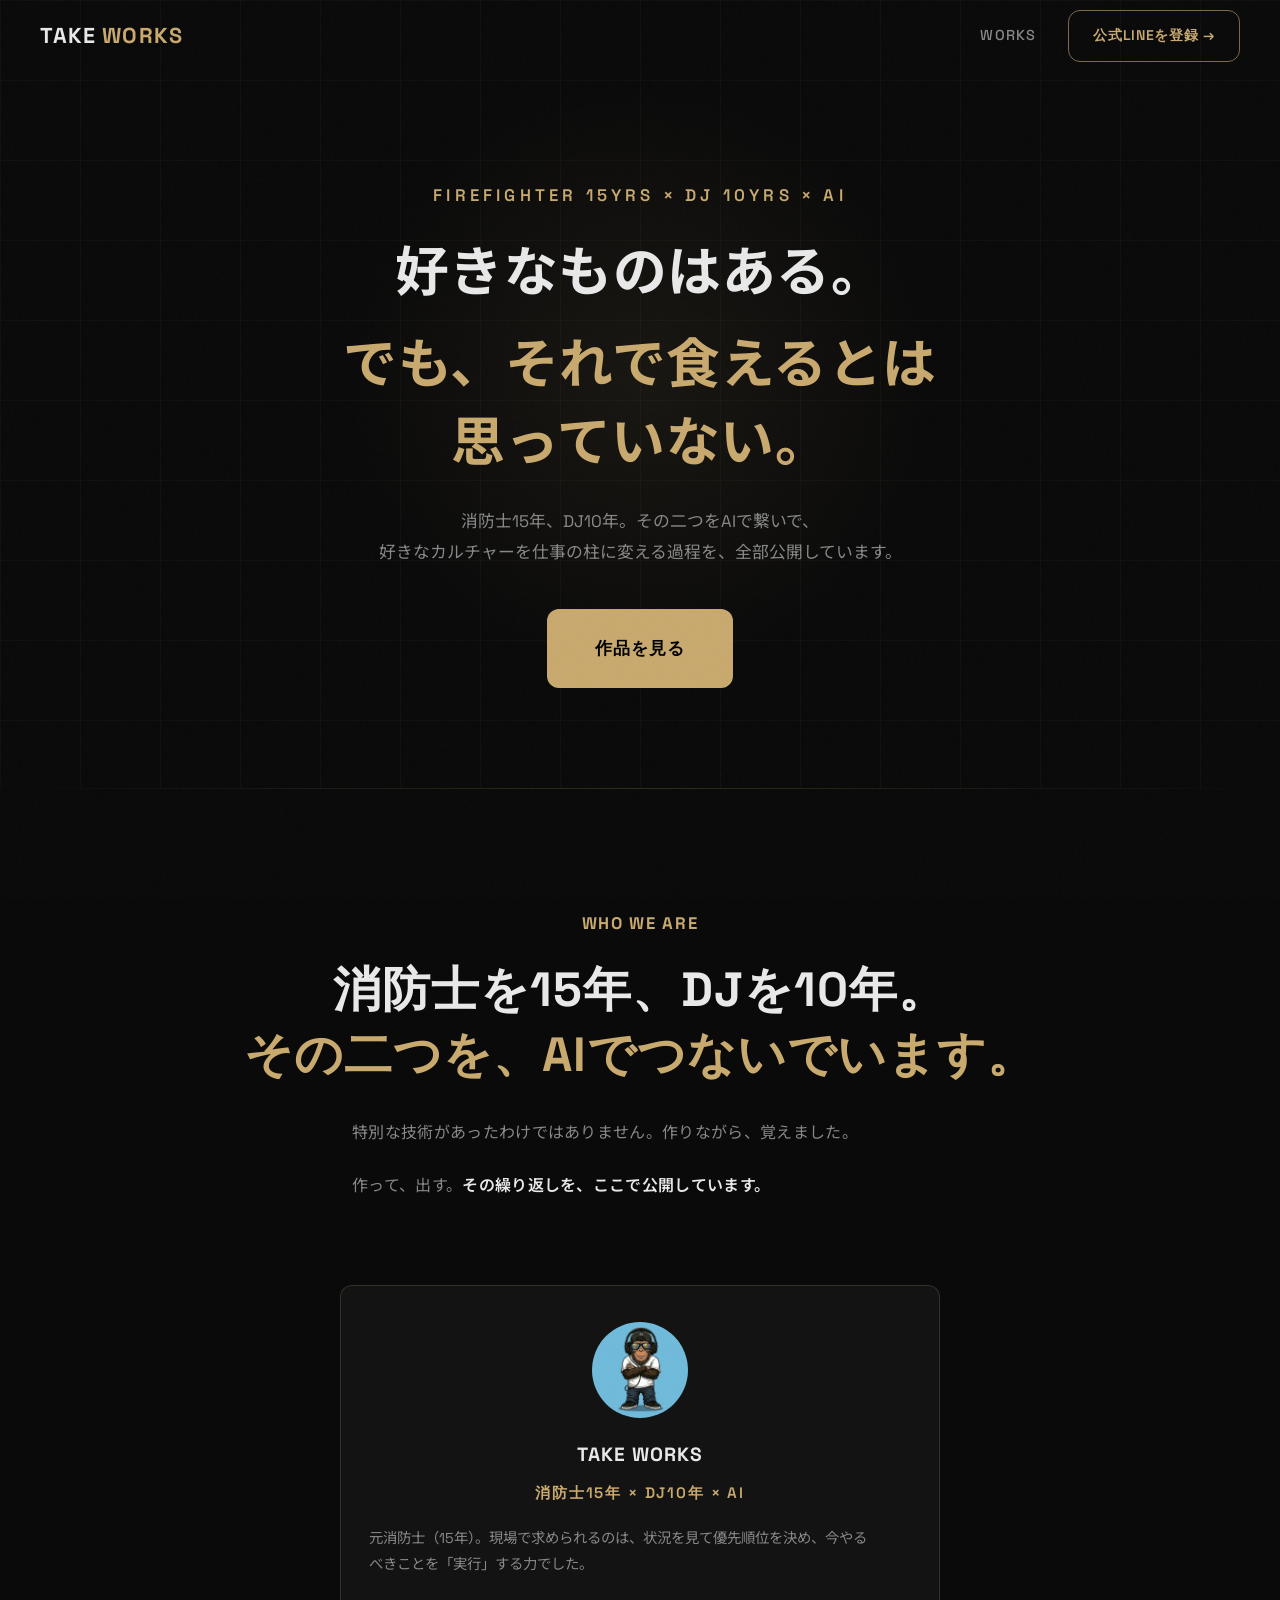
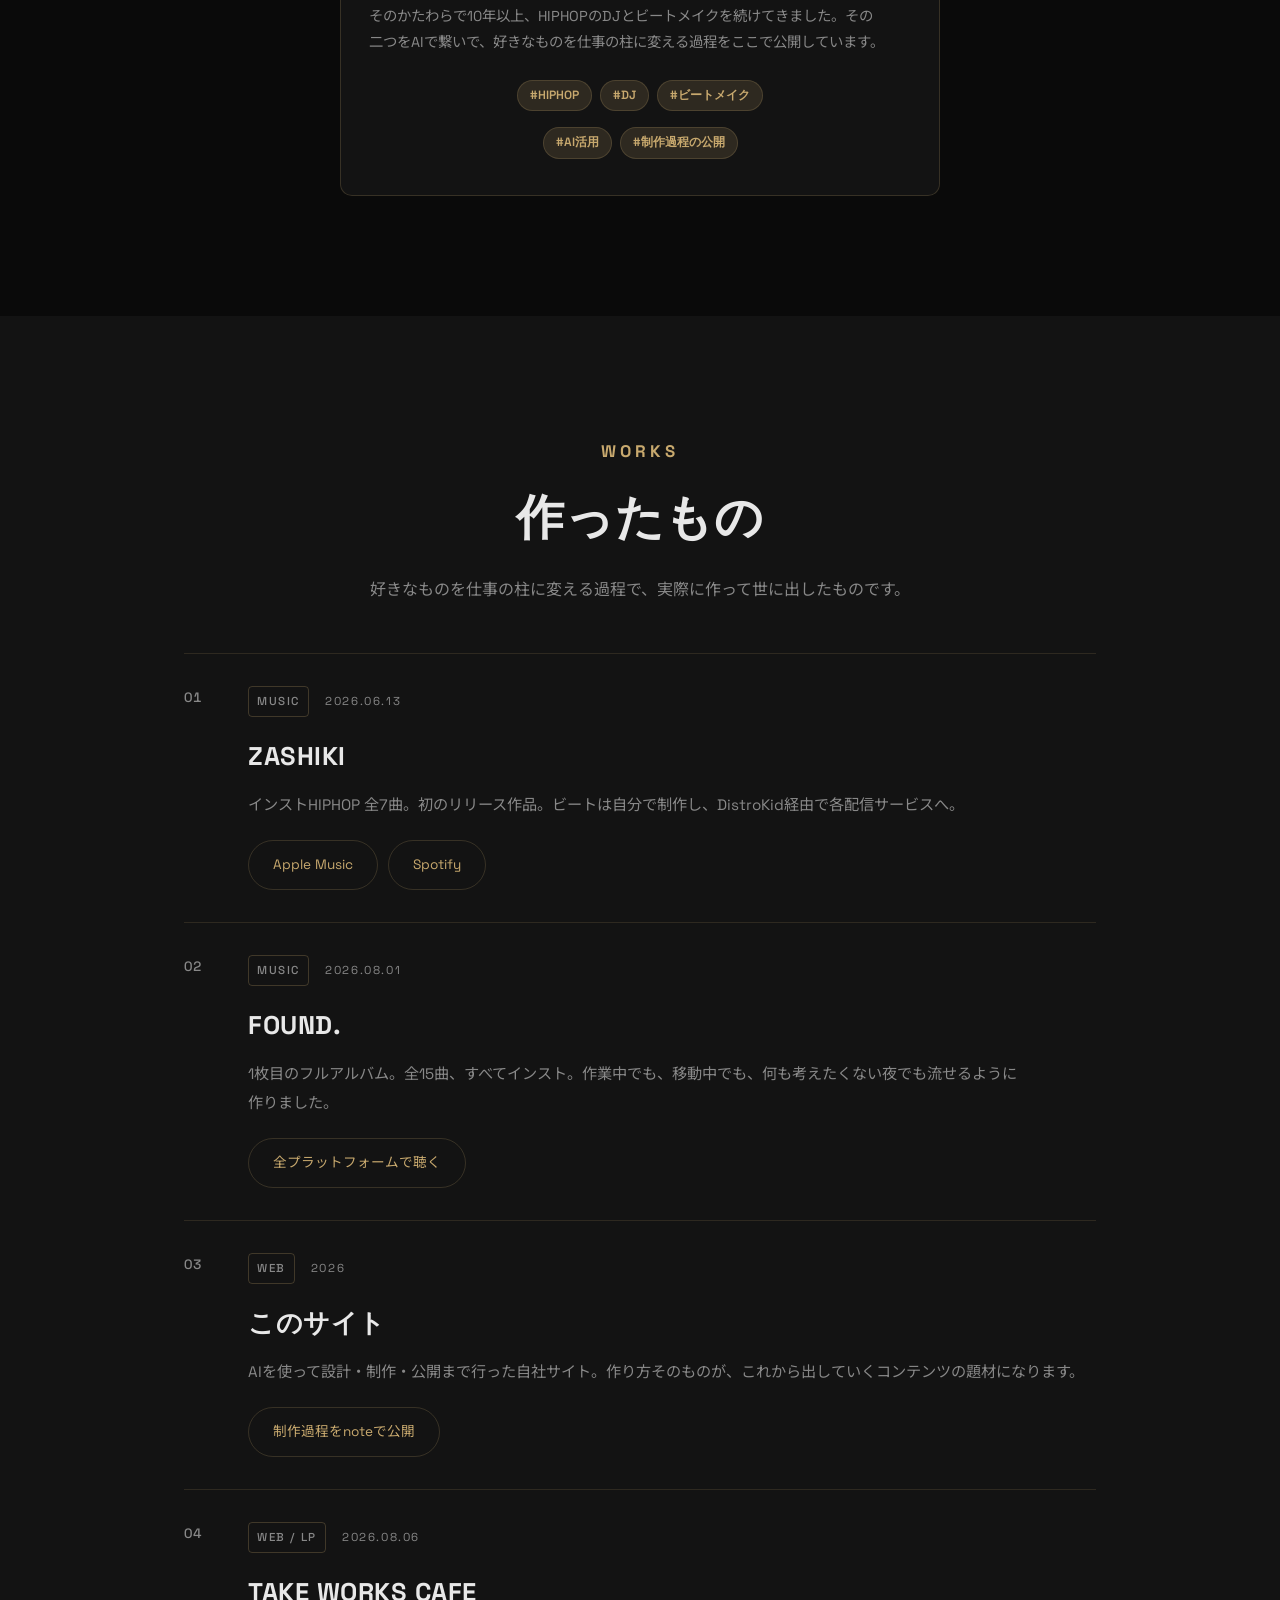
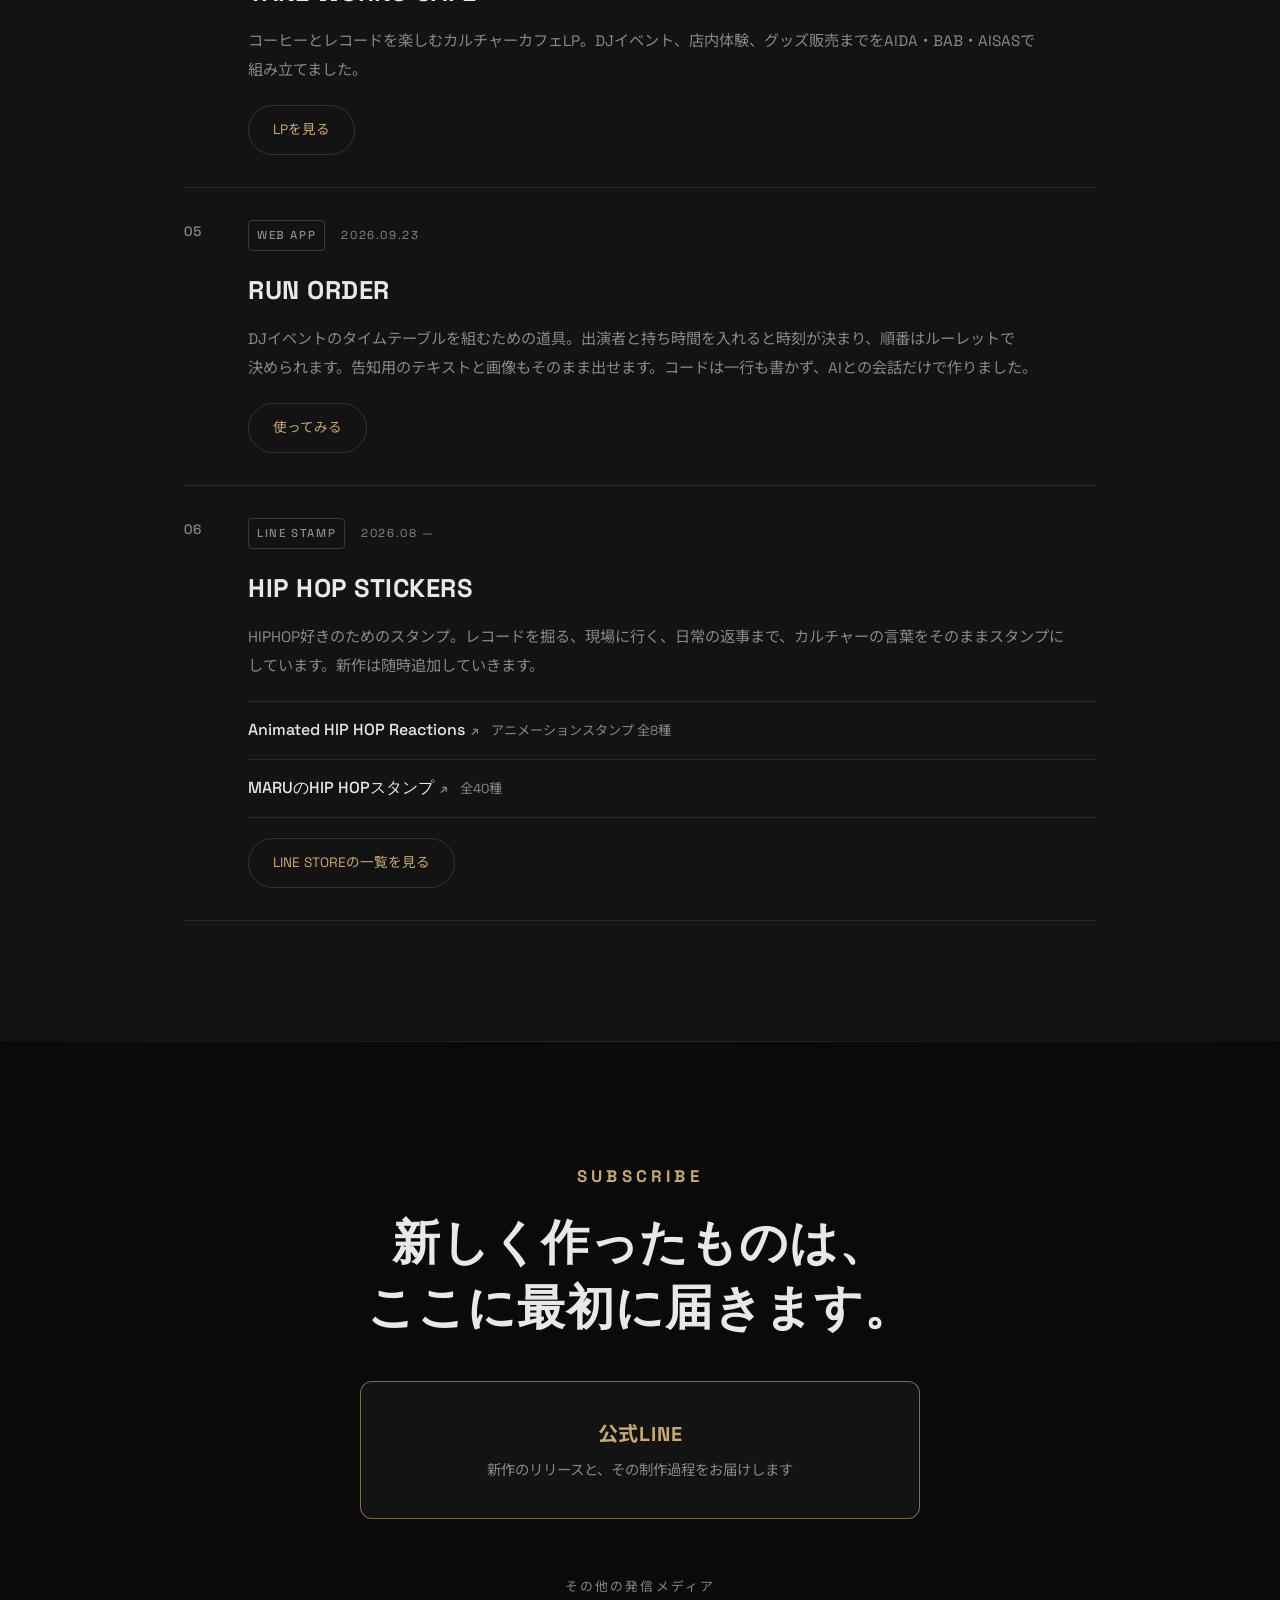
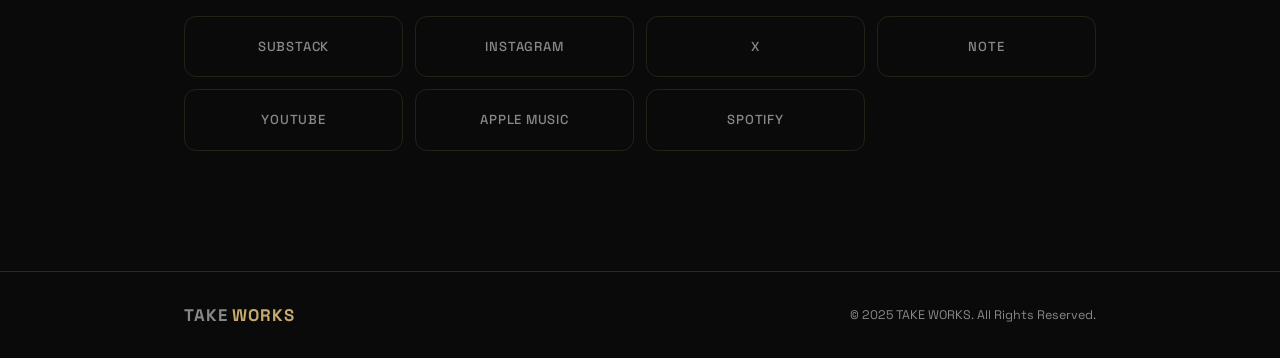
==== index.html @ 3e8fe858 "WHO WE AREの見出し・本文を書き直し 見出しから「消防士15年×DJ10年×AI」の旗が抜け、一般論になっていたのを、 ヒーローの名乗りに再接続。本文は4段落からヒーロー・WORKS欄と重複し" ====
<!DOCTYPE html>
<html lang="ja">
<head>
  <meta charset="UTF-8" />
  <meta name="viewport" content="width=device-width, initial-scale=1.0" />
  <title>TAKE WORKS | 好きなものはある。でも、それで食えるとは思っていない。</title>
  <meta name="description" content="消防士15年 × DJ10年 × AI。好きなカルチャーを仕事の柱に変える過程を、全部公開しています。" />

  <!-- OGP Settings -->
  <meta property="og:title" content="TAKE WORKS | 好きなものはある。でも、それで食えるとは思っていない。" />
  <meta property="og:description" content="消防士15年 × DJ10年 × AI。好きなカルチャーを仕事の柱に変える過程を、全部公開しています。" />
  <meta property="og:url" content="https://takeworks-website.vercel.app/" />
  <meta property="og:image" content="https://takeworks-website.vercel.app/ogp.jpg" />
  <meta property="og:type" content="website" />
  <meta name="twitter:card" content="summary_large_image" />
  <meta name="twitter:image" content="https://takeworks-website.vercel.app/ogp.jpg" />
  <meta name="note:card" content="summary_large_image" />

  <!-- Google Fonts -->
  <link rel="preconnect" href="https://fonts.googleapis.com" />
  <link rel="preconnect" href="https://fonts.gstatic.com" crossorigin />
  <link href="https://fonts.googleapis.com/css2?family=Space+Grotesk:wght@400;500;600;700;800&family=Noto+Sans+JP:wght@300;400;500;700&display=swap" rel="stylesheet" />

  <link rel="stylesheet" href="css/style.css?v=15" />
</head>
<body>

  <!-- ============================================================
    NAVIGATION
  ============================================================ -->
  <nav class="nav" id="nav">
    <div class="nav__inner">
      <a href="index.html" class="nav__logo">TAKE<span> WORKS</span></a>
      <div class="nav__links" style="margin-left: auto; margin-right: 32px;">
        <a href="#works">WORKS</a>
      </div>
      <div class="nav__right">
        <a href="https://lin.ee/ZqVM0cm" target="_blank" rel="noopener noreferrer" class="nav__cta-link" id="navLineBtn">公式LINEを登録 →</a>
      </div>
      <button class="nav__burger" id="navBurger" aria-label="メニューを開く">
        <span></span><span></span><span></span>
      </button>
    </div>
    <div class="nav__mobile" id="navMobile">
      <ul>
        <li><a href="#works" class="mobile-link">WORKS</a></li>
        <li><a href="https://lin.ee/ZqVM0cm" target="_blank" rel="noopener noreferrer" class="mobile-link">公式LINEを登録</a></li>
      </ul>
    </div>
  </nav>

  <!-- ============================================================
    HERO
  ============================================================ -->
  <section class="hero" id="hero">
    <div class="hero__grid"></div>

    <div class="hero__inner">
      <div class="hero__text">
        <p class="hero__label fade-in" data-delay="0">FIREFIGHTER 15YRS <span class="br-pc">&times;</span><br class="br-sp"> DJ 10YRS &times; AI</p>
        <h1 class="hero__headline hero__headline--ja fade-in" data-delay="100">
          好きなものはある。<br>
          <span>でも、それで食えるとは思っていない。</span>
        </h1>
        <p class="hero__sub fade-in" data-delay="200">消防士15年、DJ10年。その二つをAIで繋いで、<br class="br-pc">好きなカルチャーを仕事の柱に変える過程を、全部公開しています。</p>
        <div class="hero__btns fade-in" data-delay="300">
          <a href="#works" class="btn btn--primary btn--lg" id="heroWorksBtn">作品を見る</a>
        </div>
      </div>
    </div>
  </section>

  <!-- ============================================================
    WHO
  ============================================================ -->
  <section class="who section" id="who">
    <div class="container">
      <div class="who__inner">

        <div class="who__text">
          <div class="section-label reveal" style="letter-spacing: 0.1em;">WHO WE ARE</div>
          <h2 class="section-title reveal" style="text-wrap: unset;">
            消防士を15年、DJを10年。<br>
            <span>その二つを、AIでつないでいます。</span>
          </h2>
          <div class="who__body reveal">
            <p>
              特別な技術があったわけではありません。<br class="br-sp">作りながら、覚えました。
            </p>
            <p>
              作って、出す。<strong>その繰り返しを、ここで公開しています。</strong>
            </p>
          </div>
        </div>

        <div class="who__profile reveal" style="margin-top: 24px;">
          <div class="profile-card" id="profileCard" style="max-width: 600px; margin: 0 auto;">
            <div class="profile-card__avatar">
              <img src="assets/images/maru.gif" alt="TAKE WORKS" style="width: 100%; height: 100%; object-fit: cover; border-radius: 50%;" />
            </div>
            <div class="profile-card__name">TAKE WORKS</div>
            <div class="profile-card__title">消防士15年 × DJ10年 × AI</div>
            <div class="profile-card__bio">
              元消防士（15年）。現場で求められるのは、状況を見て優先順位を決め、今やるべきことを「実行」する力でした。<br><br>そのかたわらで10年以上、HIPHOPのDJとビートメイクを続けてきました。その二つをAIで繋いで、好きなものを仕事の柱に変える過程をここで公開しています。
            </div>
            <div class="profile-card__tags">
              <span>#HIPHOP</span>
              <span>#DJ</span>
              <span>#ビートメイク</span>
              <div style="flex-basis: 100%; height: 0; margin: 0;"></div>
              <span>#AI活用</span>
              <span>#制作過程の公開</span>
            </div>
          </div>
        </div>

      </div>
    </div>
  </section>

  <!-- ============================================================
    PORTFOLIO
  ============================================================ -->
  <section class="portfolio section" id="works" style="background: var(--bg-card); position: relative;">
    <div class="container">
      <div class="section-label reveal">WORKS</div>
      <h2 class="section-title reveal">作ったもの</h2>
      <p class="works__lead reveal">好きなものを仕事の柱に変える過程で、実際に作って世に出したものです。</p>

      <div class="works-list reveal">

        <article class="work-card">
          <div class="work-card__meta">
            <span class="work-card__type">MUSIC</span>
            <span class="work-card__date">2026.06.13</span>
          </div>
          <h3 class="work-card__title">ZASHIKI</h3>
          <p class="work-card__desc">インストHIPHOP 全7曲。初のリリース作品。ビートは自分で制作し、DistroKid経由で各配信サービスへ。</p>
          <div class="work-card__links">
            <a href="https://music.apple.com/us/album/zashiki/6778013028" target="_blank" rel="noopener noreferrer">Apple Music</a>
            <a href="https://open.spotify.com/intl-ja/track/0nyvBLzvUktXjzL9evwq5B?si=8aca7f522b0842ad" target="_blank" rel="noopener noreferrer">Spotify</a>
          </div>
        </article>

        <article class="work-card">
          <div class="work-card__meta">
            <span class="work-card__type">MUSIC</span>
            <span class="work-card__date">2026.08.01</span>
          </div>
          <h3 class="work-card__title">FOUND.</h3>
          <p class="work-card__desc">1枚目のフルアルバム。全15曲、すべてインスト。作業中でも、移動中でも、何も考えたくない夜でも流せるように作りました。</p>
          <div class="work-card__links">
            <a href="https://distrokid.com/hyperfollow/takeworks/found-2" target="_blank" rel="noopener noreferrer">全プラットフォームで聴く</a>
          </div>
        </article>

        <article class="work-card">
          <div class="work-card__meta">
            <span class="work-card__type">WEB</span>
            <span class="work-card__date">2026</span>
          </div>
          <h3 class="work-card__title">このサイト</h3>
          <p class="work-card__desc">AIを使って設計・制作・公開まで行った自社サイト。作り方そのものが、これから出していくコンテンツの題材になります。</p>
          <div class="work-card__links">
            <a href="https://note.com/tim15" target="_blank" rel="noopener noreferrer">制作過程をnoteで公開</a>
          </div>
        </article>

        <article class="work-card">
          <div class="work-card__meta">
            <span class="work-card__type">WEB / LP</span>
            <span class="work-card__date">2026.08.06</span>
          </div>
          <h3 class="work-card__title">TAKE WORKS CAFE</h3>
          <p class="work-card__desc">コーヒーとレコードを楽しむカルチャーカフェLP。DJイベント、店内体験、グッズ販売までをAIDA・BAB・AISASで組み立てました。</p>
          <div class="work-card__links">
            <a href="take-works-cafe/index.html" target="_blank" rel="noopener noreferrer">LPを見る</a>
          </div>
        </article>

        <article class="work-card">
          <div class="work-card__meta">
            <span class="work-card__type">WEB APP</span>
            <span class="work-card__date">2026.09.23</span>
          </div>
          <h3 class="work-card__title">RUN ORDER</h3>
          <p class="work-card__desc">DJイベントのタイムテーブルを組むための道具。出演者と持ち時間を入れると時刻が決まり、順番はルーレットで決められます。告知用のテキストと画像もそのまま出せます。コードは一行も書かず、AIとの会話だけで作りました。</p>
          <div class="work-card__links">
            <a href="run-order/index.html" target="_blank" rel="noopener noreferrer">使ってみる</a>
          </div>
        </article>

        <article class="work-card">
          <div class="work-card__meta">
            <span class="work-card__type">LINE STAMP</span>
            <span class="work-card__date">2026.08 —</span>
          </div>
          <h3 class="work-card__title">HIP HOP STICKERS</h3>
          <p class="work-card__desc">HIPHOP好きのためのスタンプ。レコードを掘る、現場に行く、日常の返事まで、カルチャーの言葉をそのままスタンプにしています。新作は随時追加していきます。</p>

          <!-- 新しいスタンプを出したら、この <li> をひとつ複製して先頭に足す。
               リンクは https://store.line.me/stickershop/product/【商品ID】/ja の形。
               追加しなくても、下の「LINE STOREの一覧を見る」には自動で並ぶ。 -->
          <ul class="work-card__releases">
            <li class="release">
              <a class="release__title" href="https://store.line.me/stickershop/product/36176314/ja" target="_blank" rel="noopener noreferrer">Animated HIP HOP Reactions</a>
              <span class="release__note">アニメーションスタンプ 全8種</span>
            </li>
            <li class="release">
              <a class="release__title" href="https://store.line.me/stickershop/product/35913542/ja" target="_blank" rel="noopener noreferrer">MARUのHIP HOPスタンプ</a>
              <span class="release__note">全40種</span>
            </li>
          </ul>

          <div class="work-card__links">
            <a href="https://store.line.me/stickershop/author/6533918/ja" target="_blank" rel="noopener noreferrer">LINE STOREの一覧を見る</a>
          </div>
        </article>

      </div>
    </div>
  </section>

  <!-- ============================================================
    SNS LINKS
  ============================================================ -->
  <section class="sns-links section" id="sns">
    <div class="container">
      <div class="section-label reveal">SUBSCRIBE</div>
      <h2 class="section-title reveal">新しく作ったものは、<br class="br-sp">ここに最初に届きます。</h2>

      <a href="https://lin.ee/ZqVM0cm" target="_blank" rel="noopener noreferrer" class="sns-card sns-card--primary reveal">
        <div class="sns-card__name">公式LINE</div>
        <div class="sns-card__note">新作のリリースと、その制作過程をお届けします</div>
      </a>

      <p class="sns-sub-label reveal">その他の発信メディア</p>
      <div class="sns-grid sns-grid--sub reveal">
        <a href="https://substack.com/@takeworks" target="_blank" rel="noopener noreferrer" class="sns-card">
          <div class="sns-card__name">SUBSTACK</div>
        </a>
        <a href="https://www.instagram.com/take__works/?hl=ja" target="_blank" rel="noopener noreferrer" class="sns-card">
          <div class="sns-card__name">Instagram</div>
        </a>
        <a href="https://x.com/TAKE___WORKS" target="_blank" rel="noopener noreferrer" class="sns-card">
          <div class="sns-card__name">X</div>
        </a>
        <a href="https://note.com/tim15" target="_blank" rel="noopener noreferrer" class="sns-card">
          <div class="sns-card__name">note</div>
        </a>
        <a href="https://www.youtube.com/@take_works1" target="_blank" rel="noopener noreferrer" class="sns-card">
          <div class="sns-card__name">YouTube</div>
        </a>
        <a href="https://music.apple.com/us/album/zashiki/6778013028" target="_blank" rel="noopener noreferrer" class="sns-card">
          <div class="sns-card__name">Apple Music</div>
        </a>
        <a href="https://open.spotify.com/intl-ja/track/0nyvBLzvUktXjzL9evwq5B?si=8aca7f522b0842ad" target="_blank" rel="noopener noreferrer" class="sns-card">
          <div class="sns-card__name">Spotify</div>
        </a>
      </div>
    </div>
  </section>

  <!-- ============================================================
    FOOTER
  ============================================================ -->
  <footer class="footer">
    <div class="container">
      <div class="footer__inner">
        <span class="footer__logo">TAKE<span> WORKS</span></span>
        <span class="footer__copy">© 2025 TAKE WORKS. All Rights Reserved.</span>
      </div>
    </div>
  </footer>

  <script src="js/main.js"></script>
</body>
</html>
---- css/style.css ----
/* ============================================================
   TAKEWORKS — style.css
   ============================================================ */

/* ── Reset & Base ── */
*, *::before, *::after { box-sizing: border-box; margin: 0; padding: 0; }

:root {
  --bg:          #0a0a0a;
  --bg-card:     #131313;
  --bg-card-hover: #1a1a1a;
  --gold:        #c8a96e;
  --gold-dim:    rgba(200, 169, 110, 0.15);
  --gold-glow:   rgba(200, 169, 110, 0.35);
  --text:        #e8e8e8;
  --text-muted:  #888888;
  --border:      rgba(200, 169, 110, 0.2);
  --border-hover:rgba(200, 169, 110, 0.6);
  --font-en:     'Space Grotesk', sans-serif;
  --font-ja:     'Space Grotesk', 'Noto Sans JP', sans-serif;
  --ease:        cubic-bezier(0.25, 0.46, 0.45, 0.94);
  --radius-sm:   4px;
  --radius:      12px;
}

html { scroll-behavior: smooth; font-size: 16px; }

body {
  background-color: var(--bg);
  color: var(--text);
  font-family: var(--font-ja);
  line-height: 1.8;
  overflow-x: hidden;
  word-break: auto-phrase;
  overflow-wrap: break-word;
}

h1, h2, h3, .section-title, .hero__headline, .cta-band__title {
  text-wrap: balance;
}

/* ============================================================
   UTILITY CLASSES
============================================================ */
.br-sp { display: none; }
.br-pc { display: inline; }
.fit-line {
  white-space: nowrap;
  letter-spacing: -0.05em;
}
.fit-line-pc {
  letter-spacing: -0.08em;
}

a { color: inherit; text-decoration: none; }
ul { list-style: none; }
img { max-width: 100%; display: block; }
svg { display: block; }

.container {
  max-width: 960px;
  margin: 0 auto;
  padding: 0 24px;
}

/* ── Grain Texture ── */
body::before {
  content: '';
  position: fixed;
  inset: 0;
  background-image: url("data:image/svg+xml,%3Csvg viewBox='0 0 256 256' xmlns='http://www.w3.org/2000/svg'%3E%3Cfilter id='noise'%3E%3CfeTurbulence type='fractalNoise' baseFrequency='0.9' numOctaves='4' stitchTiles='stitch'/%3E%3C/filter%3E%3Crect width='100%25' height='100%25' filter='url(%23noise)' opacity='0.04'/%3E%3C/svg%3E");
  pointer-events: none;
  z-index: 9999;
  opacity: 0.4;
}

/* ── Buttons ── */
.btn {
  display: inline-flex;
  align-items: center;
  gap: 8px;
  padding: 16px 32px;
  border-radius: var(--radius);
  font-family: var(--font-en);
  font-weight: 600;
  font-size: 0.95rem;
  letter-spacing: 0.05em;
  cursor: pointer;
  transition: background-color 0.25s var(--ease), border-color 0.25s var(--ease), color 0.25s var(--ease), transform 0.25s var(--ease), opacity 0.25s var(--ease);
  border: none;
  white-space: nowrap;
}

.btn--primary {
  background: var(--gold);
  color: #000;
}
.btn--primary:hover {
  background: #e0c07c;
  transform: translateY(-2px);
  box-shadow: 0 8px 30px rgba(200, 169, 110, 0.4);
}

.btn--outline {
  background: transparent;
  color: var(--text);
  border: 1.5px solid var(--border-hover);
}
.btn--outline:hover {
  border-color: var(--gold);
  color: var(--gold);
  transform: translateY(-2px);
}

.btn--lg { padding: 24px 48px; font-size: 1.05rem; }

/* ── Section Commons ── */
.section { padding: 120px 0; }

.section-label {
  font-family: var(--font-en);
  font-size: 1.05rem;
  font-weight: 700;
  letter-spacing: 0.25em;
  color: var(--gold);
  text-transform: uppercase;
  margin-bottom: 20px;
  text-align: center;
}

.section-title {
  font-family: var(--font-en);
  font-size: clamp(1.6rem, 4vw, 3rem);
  font-weight: 800;
  line-height: 1.35;
  letter-spacing: 0.02em;
  margin-bottom: 24px;
  color: var(--text);
  text-align: center;
}
.section-title span { color: var(--gold); }
.ib { display: inline-block; white-space: nowrap; }

.section-sub {
  font-size: 1rem;
  color: var(--text-muted);
  max-width: 680px;
  margin-bottom: 60px;
  line-height: 1.8;
}

/* ── Reveal Animation ── */
.reveal {
  opacity: 0;
  transform: translateY(32px);
  transition: opacity 0.7s var(--ease), transform 0.7s var(--ease);
}
.reveal.visible {
  opacity: 1;
  transform: translateY(0);
}
.fade-in {
  opacity: 0;
  transform: translateY(24px);
  transition: opacity 0.7s var(--ease), transform 0.7s var(--ease);
}
.fade-in.visible {
  opacity: 1;
  transform: translateY(0);
}

/* ============================================================
   NAVIGATION
============================================================ */
.nav {
  position: fixed;
  top: 0;
  left: 0;
  right: 0;
  z-index: 1000;
  transition: background 0.4s var(--ease), backdrop-filter 0.4s;
}
.nav.scrolled {
  background: rgba(10, 10, 10, 0.92);
  backdrop-filter: blur(20px);
  -webkit-backdrop-filter: blur(20px);
  border-bottom: 1px solid var(--border);
}
.nav__inner {
  display: flex;
  align-items: center;
  justify-content: space-between;
  height: 72px;
  padding: 0 40px;
}
.nav__logo {
  font-family: var(--font-en);
  font-size: 1.35rem;
  font-weight: 800;
  letter-spacing: 0.05em;
  color: var(--text);
}
.nav__logo span { color: var(--gold); }

.nav__links {
  display: flex;
  align-items: center;
  gap: 36px;
}
.nav__links a {
  font-family: var(--font-en);
  font-size: 0.9rem;
  font-weight: 500;
  letter-spacing: 0.08em;
  color: var(--text-muted);
  transition: color 0.2s;
}
.nav__links a:hover { color: var(--gold); }
.nav__cta {
  padding: 12px 24px;
  border: 1.5px solid var(--border-hover) !important;
  border-radius: var(--radius);
  color: var(--text) !important;
  transition: border-color 0.2s, color 0.2s !important;
}
.nav__cta:hover { border-color: var(--gold) !important; color: var(--gold) !important; }

.nav__burger {
  display: none;
  flex-direction: column;
  align-items: center;
  justify-content: center;
  gap: 4px;
  background: none;
  border: none;
  cursor: pointer;
  /* タップ目標44×44px（ux-canon §4・見た目のバーは24pxのまま） */
  width: 44px;
  height: 44px;
  padding: 0;
}
.nav__burger span {
  display: block;
  width: 24px;
  height: 2px;
  background: var(--text);
  border-radius: 999px;
  transition: background-color 0.3s, border-color 0.3s, color 0.3s, transform 0.3s, opacity 0.3s;
}

.nav__mobile {
  display: none;
  background: rgba(10,10,10,0.97);
  border-top: 1px solid var(--border);
  padding: 20px 40px 32px;
}
.nav__mobile.open { display: block; }
.nav__mobile ul { display: flex; flex-direction: column; gap: 20px; }
.nav__mobile a {
  font-family: var(--font-en);
  font-size: 1.1rem;
  font-weight: 600;
  color: var(--text-muted);
  transition: color 0.2s;
}
.nav__mobile a:hover { color: var(--gold); }

/* ============================================================
   HERO
============================================================ */
.hero {
  position: relative;
  display: flex;
  flex-direction: column;
  justify-content: center;
  overflow: hidden;
  padding-top: 180px;
  padding-bottom: 100px;
}

/* Grid lines */
.hero__grid {
  position: absolute;
  inset: 0;
  background-image:
    linear-gradient(rgba(200,169,110,0.04) 1px, transparent 1px),
    linear-gradient(90deg, rgba(200,169,110,0.04) 1px, transparent 1px);
  background-size: 80px 80px;
  pointer-events: none;
}

/* Ambient glow */
.hero::after {
  content: '';
  position: absolute;
  top: 10%;
  left: 50%;
  transform: translateX(-50%);
  width: 600px;
  height: 600px;
  background: radial-gradient(circle, rgba(200,169,110,0.08) 0%, transparent 70%);
  pointer-events: none;
}

.hero__inner {
  position: relative;
  z-index: 1;
  display: flex;
  flex-direction: column;
  align-items: center;
  text-align: center;
  max-width: 960px;
  margin: 0 auto;
  padding: 0 40px;
  width: 100%;
}

.hero__label {
  font-family: var(--font-en);
  font-size: 1.05rem;
  font-weight: 600;
  letter-spacing: 0.25em;
  color: var(--gold);
  text-transform: uppercase;
  margin-bottom: 24px;
}

.hero__headline {
  font-family: var(--font-en);
  font-size: clamp(1.8rem, 5vw, 4.5rem);
  font-weight: 800;
  line-height: 1.3;
  letter-spacing: 0.03em;
  color: var(--text);
  margin-bottom: 24px;
}
.hero__headline span { color: var(--gold); }

.hero__sub {
  font-size: 1.05rem;
  color: var(--text-muted);
  margin-bottom: 40px;
  line-height: 1.8;
  max-width: 680px;
  margin-left: auto;
  margin-right: auto;
}

.hero__btns {
  display: flex;
  justify-content: center;
  gap: 16px;
  flex-wrap: wrap;
}

/* Mascot */
.hero__mascot {
  position: relative;
  width: 320px;
  flex-shrink: 0;
}
.gorilla-svg {
  width: 100%;
  height: auto;
  filter: drop-shadow(0 0 40px rgba(200,169,110,0.2));
  animation: float 6s ease-in-out infinite;
}
@keyframes float {
  0%, 100% { transform: translateY(0); }
  50%       { transform: translateY(-16px); }
}

.hero__mascot-glow {
  position: absolute;
  top: 50%;
  left: 50%;
  transform: translate(-50%, -50%);
  width: 280px;
  height: 280px;
  background: radial-gradient(circle, rgba(200,169,110,0.12) 0%, transparent 70%);
  pointer-events: none;
}

/* Scroll hint */
.hero__scroll-hint {
  position: absolute;
  bottom: 36px;
  left: 50%;
  transform: translateX(-50%);
  display: flex;
  flex-direction: column;
  align-items: center;
  gap: 8px;
  z-index: 1;
}
.hero__scroll-hint span {
  font-family: var(--font-en);
  font-size: 0.7rem;
  letter-spacing: 0.2em;
  color: var(--text-muted);
  text-transform: uppercase;
}
.hero__scroll-line {
  width: 1px;
  height: 48px;
  background: linear-gradient(to bottom, var(--gold), transparent);
  animation: scrollPulse 2s ease-in-out infinite;
}
@keyframes scrollPulse {
  0%, 100% { opacity: 0.3; }
  50%       { opacity: 1; }
}

/* ============================================================
   PHILOSOPHY
============================================================ */
.philosophy {
  background: var(--bg);
  position: relative;
}
.philosophy::before {
  content: '';
  position: absolute;
  top: 0; left: 0; right: 0;
  height: 1px;
  background: linear-gradient(90deg, transparent, var(--border), transparent);
}

.philosophy__inner {
  display: grid;
  grid-template-columns: 1fr 380px;
  gap: 80px;
  align-items: start;
}

.philosophy__body p {
  font-size: 1rem;
  color: var(--text-muted);
  line-height: 1.9;
  margin-bottom: 24px;
  letter-spacing: 0.02em;
}
.philosophy__body strong { color: var(--text); font-weight: 600; }

.philosophy__values {
  display: flex;
  flex-direction: column;
  gap: 20px;
  margin-top: 40px;
  padding-top: 40px;
  border-top: 1px solid var(--border);
}
.value-item {
  display: flex;
  align-items: flex-start;
  gap: 16px;
}
.value-icon { font-size: 1.4rem; flex-shrink: 0; margin-top: 2px; }
.value-item strong {
  display: block;
  font-family: var(--font-en);
  font-size: 0.95rem;
  font-weight: 700;
  color: var(--text);
  margin-bottom: 4px;
  letter-spacing: 0.03em;
}
.value-item p {
  font-size: 0.85rem;
  color: var(--text-muted);
  line-height: 1.5;
}

/* Profile Card */
.profile-card {
  background: var(--bg-card);
  border: 1px solid var(--border);
  border-radius: var(--radius);
  padding: 36px 28px;
  text-align: center;
  position: sticky;
  top: 100px;
  transition: border-color 0.3s;
}
.profile-card:hover { border-color: var(--gold); }

.profile-card__avatar {
  width: 96px;
  height: 96px;
  margin: 0 auto 20px;
}
.profile-card__avatar svg { width: 100%; height: 100%; }

.profile-card__name {
  font-family: var(--font-en);
  font-size: 1.2rem;
  font-weight: 800;
  letter-spacing: 0.05em;
  color: var(--text);
  margin-bottom: 6px;
}
.profile-card__title {
  font-family: var(--font-en);
  font-size: 0.95rem;
  font-weight: 600;
  letter-spacing: 0.12em;
  color: var(--gold);
  text-transform: uppercase;
  margin-bottom: 20px;
}
.profile-card__bio {
  font-size: 0.9rem;
  color: var(--text-muted);
  line-height: 1.8;
  margin-bottom: 24px;
  text-align: left;
}
.profile-card__tags {
  display: flex;
  flex-wrap: wrap;
  gap: 8px;
  justify-content: center;
}
.profile-card__tags span {
  font-family: var(--font-en);
  font-size: 0.75rem;
  font-weight: 600;
  color: var(--gold);
  background: var(--gold-dim);
  border: 1px solid var(--border);
  padding: 4px 12px;
  border-radius: 999px;
}

/* ============================================================
   NEWSLETTER
============================================================ */
.newsletter {
  background: #0d0d0d;
  position: relative;
}
.newsletter::before {
  content: '';
  position: absolute;
  top: 0; left: 0; right: 0;
  height: 1px;
  background: linear-gradient(90deg, transparent, var(--border), transparent);
}

.newsletter__inner {
  display: grid;
  grid-template-columns: 1fr 1fr;
  gap: 80px;
  align-items: center;
}

.newsletter__body {
  font-size: 0.97rem;
  color: var(--text-muted);
  line-height: 1.9;
  margin-bottom: 28px;
}

.newsletter__features {
  display: flex;
  flex-direction: column;
  gap: 12px;
  margin-bottom: 36px;
}
.newsletter__features li {
  display: flex;
  align-items: center;
  gap: 12px;
  font-size: 0.9rem;
  color: var(--text-muted);
}
.newsletter__features li span {
  color: var(--gold);
  font-size: 0.7rem;
  flex-shrink: 0;
}

/* Newsletter mock card */
.newsletter__card {
  display: block;
  text-decoration: none;
  color: inherit;
  background: var(--bg-card);
  border: 1px solid var(--border);
  border-radius: var(--radius);
  padding: 32px;
  position: relative;
  overflow: hidden;
  transition: border-color 0.3s, transform 0.3s;
}
.newsletter__card:hover {
  border-color: var(--gold);
  transform: translateY(-4px);
}
.newsletter__card::before {
  content: '';
  position: absolute;
  top: 0; left: 0; right: 0;
  height: 3px;
  background: linear-gradient(90deg, var(--gold), #e0c07c, var(--gold));
}

.newsletter__card-header {
  display: flex;
  gap: 6px;
  margin-bottom: 24px;
}
.newsletter__card-dot {
  width: 10px;
  height: 10px;
  border-radius: 50%;
  background: var(--border);
}
.newsletter__card-from {
  font-family: var(--font-en);
  font-size: 0.72rem;
  font-weight: 600;
  letter-spacing: 0.1em;
  color: var(--text-muted);
  text-transform: uppercase;
  margin-bottom: 12px;
}
.newsletter__card-subject {
  font-family: var(--font-ja);
  font-size: 1.05rem;
  font-weight: 700;
  color: var(--text);
  line-height: 1.5;
  margin-bottom: 16px;
}
.newsletter__card-preview {
  font-size: 0.83rem;
  color: var(--text-muted);
  line-height: 1.7;
  margin-bottom: 24px;
  padding-bottom: 20px;
  border-bottom: 1px solid rgba(255,255,255,0.05);
}
.newsletter__card-footer {
  display: flex;
  align-items: center;
  justify-content: space-between;
  font-family: var(--font-en);
  font-size: 0.8rem;
  font-weight: 600;
  color: var(--gold);
}

/* ============================================================
   MUSIC
============================================================ */
.music {
  background: linear-gradient(180deg, var(--bg) 0%, #0d0d0d 100%);
  position: relative;
  overflow: hidden;
}
.music::before {
  content: '';
  position: absolute;
  top: 0; left: 0; right: 0;
  height: 1px;
  background: linear-gradient(90deg, transparent, var(--border), transparent);
}
.music::after {
  content: '';
  position: absolute;
  bottom: -200px;
  right: -200px;
  width: 500px;
  height: 500px;
  background: radial-gradient(circle, rgba(200,169,110,0.05) 0%, transparent 70%);
  pointer-events: none;
}

.music__inner {
  display: grid;
  grid-template-columns: auto 1fr;
  gap: 80px;
  align-items: center;
  position: relative;
  z-index: 1;
}

/* Cover Art */
.music__cover {
  position: relative;
}
.music__cover-art {
  width: 280px;
  height: 280px;
  border-radius: var(--radius);
  background: linear-gradient(135deg, #1a1610 0%, #0d0b08 50%, #1a1610 100%);
  border: 1px solid var(--border);
  display: flex;
  align-items: center;
  justify-content: center;
  position: relative;
  overflow: hidden;
  transition: transform 0.4s var(--ease), box-shadow 0.4s;
}
.music__cover-art:hover {
  transform: translateY(-8px) rotate(1deg);
  box-shadow: 0 30px 60px rgba(200,169,110,0.2);
}
.music__cover-art::before {
  content: '';
  position: absolute;
  inset: 0;
  background: repeating-linear-gradient(
    45deg,
    transparent,
    transparent 2px,
    rgba(200,169,110,0.02) 2px,
    rgba(200,169,110,0.02) 4px
  );
}
.music__cover-placeholder {
  text-align: center;
  position: relative;
  z-index: 1;
}
.music__cover-title {
  display: block;
  font-family: var(--font-en);
  font-size: 2.6rem;
  font-weight: 800;
  letter-spacing: 0.2em;
  color: var(--gold);
  text-shadow: 0 0 40px rgba(200,169,110,0.5);
}
.music__cover-sub {
  display: block;
  font-family: var(--font-en);
  font-size: 0.75rem;
  font-weight: 600;
  letter-spacing: 0.3em;
  color: var(--text-muted);
  margin-top: 8px;
}
.music__cover-lines {
  display: flex;
  justify-content: center;
  gap: 6px;
  margin-top: 20px;
}
.music__cover-lines div {
  height: 3px;
  border-radius: 999px;
  background: var(--gold);
  animation: barAnim 1.2s ease-in-out infinite alternate;
}
.music__cover-lines div:nth-child(1) { width: 20px; animation-delay: 0s; }
.music__cover-lines div:nth-child(2) { width: 40px; animation-delay: 0.2s; }
.music__cover-lines div:nth-child(3) { width: 28px; animation-delay: 0.4s; }
@keyframes barAnim {
  from { opacity: 0.3; transform: scaleY(0.5); }
  to   { opacity: 1;   transform: scaleY(1.2); }
}

.music__cover-glow {
  position: absolute;
  inset: -20px;
  background: radial-gradient(circle at 50% 50%, rgba(200,169,110,0.12) 0%, transparent 60%);
  pointer-events: none;
}

/* Tracklist */
.music__tracklist {
  margin-bottom: 36px;
}
.music__track {
  display: flex;
  align-items: center;
  gap: 20px;
  padding: 16px 0;
  border-bottom: 1px solid rgba(255,255,255,0.05);
  transition: background-color 0.2s, border-color 0.2s, color 0.2s, transform 0.2s, opacity 0.2s;
  cursor: default;
}
.music__track:hover .track-name { color: var(--gold); }
.music__track:hover { padding-left: 8px; }
.track-num {
  font-family: var(--font-en);
  font-size: 0.78rem;
  font-weight: 600;
  color: var(--text-muted);
  width: 24px;
  letter-spacing: 0.05em;
}
.track-name {
  font-family: var(--font-en);
  font-size: 1.05rem;
  font-weight: 600;
  letter-spacing: 0.12em;
  color: var(--text);
  transition: color 0.2s;
}

.music__platforms {
  display: flex;
  gap: 12px;
  flex-wrap: wrap;
}
.music__platform-btn {
  display: inline-flex;
  align-items: center;
  gap: 8px;
  padding: 12px 20px;
  background: var(--bg-card);
  border: 1px solid var(--border);
  border-radius: var(--radius);
  font-family: var(--font-en);
  font-size: 0.88rem;
  font-weight: 600;
  color: var(--text-muted);
  transition: background-color 0.25s var(--ease), border-color 0.25s var(--ease), color 0.25s var(--ease), transform 0.25s var(--ease), opacity 0.25s var(--ease);
}
.music__platform-btn svg { width: 18px; height: 18px; }
.music__platform-btn:hover {
  border-color: var(--gold);
  color: var(--gold);
  transform: translateY(-2px);
  background: var(--gold-dim);
}

/* ============================================================
   RESEARCH
============================================================ */
.research {
  background: var(--bg);
  position: relative;
}
.research::before {
  content: '';
  position: absolute;
  top: 0; left: 0; right: 0;
  height: 1px;
  background: linear-gradient(90deg, transparent, var(--border), transparent);
}

.research-grid {
  display: grid;
  grid-template-columns: repeat(auto-fit, minmax(400px, 1fr));
  gap: 24px;
}

.research-card {
  display: flex;
  flex-direction: column;
  background: var(--bg-card);
  border: 1px solid var(--border);
  border-radius: var(--radius);
  padding: 32px;
  text-decoration: none;
  color: inherit;
  transition: border-color 0.3s var(--ease), transform 0.3s var(--ease), box-shadow 0.3s var(--ease);
}
.research-card:hover {
  border-color: var(--gold);
  transform: translateY(-4px);
  box-shadow: 0 8px 30px rgba(200, 169, 110, 0.05);
}

.research-card__meta {
  margin-bottom: 16px;
}
.research-card__category {
  display: inline-block;
  font-family: var(--font-en);
  font-size: 0.75rem;
  font-weight: 700;
  color: var(--bg);
  background: var(--gold);
  padding: 4px 10px;
  border-radius: var(--radius-sm);
  letter-spacing: 0.05em;
}

.research-card__title {
  font-size: 1.15rem;
  font-weight: 700;
  line-height: 1.5;
  color: var(--text);
  margin-bottom: 12px;
  letter-spacing: 0.02em;
}

.research-card__desc {
  font-size: 0.9rem;
  color: var(--text-muted);
  line-height: 1.7;
}

/* ============================================================
   CONTENT HUB
============================================================ */
.content {
  background: var(--bg);
  position: relative;
}
.content::before {
  content: '';
  position: absolute;
  top: 0; left: 0; right: 0;
  height: 1px;
  background: linear-gradient(90deg, transparent, var(--border), transparent);
}

.platform-grid {
  display: grid;
  grid-template-columns: repeat(3, 1fr);
  gap: 16px;
}

.platform-card {
  background: var(--bg-card);
  border: 1px solid var(--border);
  border-radius: var(--radius);
  padding: 28px;
  display: flex;
  align-items: center;
  gap: 20px;
  transition: background-color 0.3s var(--ease), border-color 0.3s var(--ease), color 0.3s var(--ease), transform 0.3s var(--ease), opacity 0.3s var(--ease);
  cursor: pointer;
  position: relative;
  overflow: hidden;
}
.platform-card::before {
  content: '';
  position: absolute;
  inset: 0;
  background: linear-gradient(135deg, var(--gold-dim) 0%, transparent 60%);
  opacity: 0;
  transition: opacity 0.3s;
}
.platform-card:hover {
  border-color: var(--gold);
  transform: translateY(-4px);
  box-shadow: 0 16px 40px rgba(200,169,110,0.12);
}
.platform-card:hover::before { opacity: 1; }

.platform-card__icon {
  width: 48px;
  height: 48px;
  background: var(--gold-dim);
  border-radius: var(--radius);
  display: flex;
  align-items: center;
  justify-content: center;
  flex-shrink: 0;
  transition: background 0.3s;
}
.platform-card__icon svg { width: 22px; height: 22px; color: var(--gold); }
.platform-card:hover .platform-card__icon { background: rgba(200,169,110,0.25); }

.platform-card__body { flex: 1; position: relative; z-index: 1; }
.platform-card__body h3 {
  font-family: var(--font-en);
  font-size: 1rem;
  font-weight: 700;
  color: var(--text);
  margin-bottom: 4px;
  transition: color 0.2s;
}
.platform-card:hover .platform-card__body h3 { color: var(--gold); }
.platform-card__body p {
  font-size: 0.82rem;
  color: var(--text-muted);
  line-height: 1.5;
}

.platform-card__arrow {
  font-family: var(--font-en);
  font-size: 1.2rem;
  color: var(--text-muted);
  transition: background-color 0.3s, border-color 0.3s, color 0.3s, transform 0.3s, opacity 0.3s;
  position: relative;
  z-index: 1;
}
.platform-card:hover .platform-card__arrow {
  color: var(--gold);
  transform: translateX(4px);
}

/* LINE card special */
.platform-card--line { grid-column: span 2; }

/* ============================================================
   CONTACT
============================================================ */
.contact {
  background: linear-gradient(180deg, var(--bg) 0%, #0d0d0d 100%);
  text-align: center;
  position: relative;
}
.contact::before {
  content: '';
  position: absolute;
  top: 0; left: 0; right: 0;
  height: 1px;
  background: linear-gradient(90deg, transparent, var(--border), transparent);
}

.contact .section-label,
.contact .section-title,
.contact .section-sub {
  margin-left: auto;
  margin-right: auto;
}

.contact__btn-wrap {
  margin-bottom: 60px;
}

.contact__socials {
  display: flex;
  align-items: center;
  justify-content: center;
  gap: 20px;
}
.social-icon {
  width: 48px;
  height: 48px;
  border-radius: 50%;
  background: var(--bg-card);
  border: 1px solid var(--border);
  display: flex;
  align-items: center;
  justify-content: center;
  transition: background-color 0.25s var(--ease), border-color 0.25s var(--ease), color 0.25s var(--ease), transform 0.25s var(--ease), opacity 0.25s var(--ease);
}
.social-icon svg { width: 20px; height: 20px; color: var(--text-muted); transition: color 0.2s; }
.social-icon:hover {
  border-color: var(--gold);
  background: var(--gold-dim);
  transform: translateY(-4px);
  box-shadow: 0 8px 20px rgba(200,169,110,0.2);
}
.social-icon:hover svg { color: var(--gold); }

/* ============================================================
   NAV RIGHT
============================================================ */
.nav__right {
  display: flex;
  align-items: center;
}
.nav__cta-link {
  font-family: var(--font-en);
  font-size: 0.88rem;
  font-weight: 600;
  color: var(--gold);
  letter-spacing: 0.05em;
  padding: 12px 24px;
  border: 1.5px solid var(--border-hover);
  border-radius: var(--radius);
  transition: background-color 0.2s, border-color 0.2s, color 0.2s, transform 0.2s, opacity 0.2s;
}
.nav__cta-link:hover {
  background: var(--gold-dim);
  border-color: var(--gold);
}

/* ============================================================
   WHO SECTION
============================================================ */
.who { background: var(--bg); position: relative; }
.who::before {
  content: '';
  position: absolute;
  top: 0; left: 0; right: 0;
  height: 1px;
  background: linear-gradient(90deg, transparent, var(--border), transparent);
}
.who__inner {
  display: flex;
  flex-direction: column;
  gap: 60px;
  max-width: 800px;
  margin: 0 auto;
  align-items: center;
  text-align: center;
}
/* 和文の本文は左揃え・行長は全角36字まで（DESIGN_DIRECTION.md「揃え方」）
   中央揃えの長文は行の左右がガタつき、素人っぽさの最大の発生源になる */
.who__body {
  text-align: left;
  max-width: 36em;
  margin: 32px auto 0;
}
.who__body p {
  font-size: 1rem;
  color: var(--text-muted);
  line-height: 1.8;
  margin-bottom: 24px;
  letter-spacing: 0.02em;
}
.who__body p:last-child { margin-bottom: 0; }
.who__body strong { color: var(--text); font-weight: 600; }

/* ============================================================
   CTA BAND
============================================================ */
.cta-band {
  background: linear-gradient(135deg, #0f0c08 0%, #151008 50%, #0f0c08 100%);
  border-top: 1px solid var(--border);
  border-bottom: 1px solid var(--border);
  padding: 80px 0;
  position: relative;
  overflow: hidden;
}
.cta-band::before {
  content: '';
  position: absolute;
  top: 50%;
  left: 50%;
  transform: translate(-50%, -50%);
  width: 800px;
  height: 300px;
  background: radial-gradient(ellipse, rgba(200,169,110,0.07) 0%, transparent 70%);
  pointer-events: none;
}
.cta-band__inner {
  display: flex;
  flex-direction: column;
  align-items: center;
  justify-content: center;
  text-align: center;
  gap: 32px;
  position: relative;
  z-index: 1;
}
.cta-band__label {
  font-family: var(--font-en);
  font-size: 1.05rem;
  font-weight: 600;
  letter-spacing: 0.2em;
  color: var(--gold);
  text-transform: uppercase;
  margin-bottom: 12px;
}
.cta-band__title {
  font-family: var(--font-ja);
  font-size: clamp(1.4rem, 3vw, 2rem);
  font-weight: 700;
  line-height: 1.5;
  color: var(--text);
}
.cta-band__title span { color: var(--gold); }

/* ============================================================
   HERO HEADLINE SERVICE VARIANT
============================================================ */
.hero__headline--service {
  font-size: clamp(1.6rem, 5vw, 3.8rem);
}

/* ============================================================
   SERVICE DESC
============================================================ */
.service-desc { background: var(--bg); position: relative; }
.service-desc::before {
  content: '';
  position: absolute;
  top: 0; left: 0; right: 0;
  height: 1px;
  background: linear-gradient(90deg, transparent, var(--border), transparent);
}
.service-desc__inner {
  display: flex;
  flex-direction: column;
  gap: 60px;
  max-width: 800px;
  margin: 0 auto;
  align-items: center;
  text-align: center;
}
.service-desc__body p {
  font-size: 1.15rem;
  color: var(--text-muted);
  line-height: 1.8;
  margin-bottom: 24px;
}
.service-desc__body strong { color: var(--gold); font-weight: 600; }

.service-list {
  display: flex;
  flex-direction: column;
  gap: 16px;
  margin-top: 8px;
}
.service-list li {
  display: flex;
  align-items: flex-start;
  gap: 12px;
  font-size: 1.15rem;
  color: var(--text-muted);
  line-height: 1.7;
}
.service-list__icon {
  color: var(--gold);
  font-size: 0.7rem;
  flex-shrink: 0;
  margin-top: 6px;
}

/* ============================================================
   CHECK ITEMS
============================================================ */
.check-items {
  background: #0d0d0d;
  position: relative;
}
.check-items::before {
  content: '';
  position: absolute;
  top: 0; left: 0; right: 0;
  height: 1px;
  background: linear-gradient(90deg, transparent, var(--border), transparent);
}
.check-grid {
  display: grid;
  grid-template-columns: repeat(2, 1fr);
  gap: 16px;
}
.check-card {
  background: var(--bg-card);
  border: 1px solid var(--border);
  border-radius: var(--radius);
  padding: 24px;
  display: flex;
  align-items: flex-start;
  gap: 16px;
  transition: border-color 0.25s, transform 0.25s;
}
.check-card:hover {
  border-color: var(--gold);
  transform: translateY(-3px);
}
.check-num {
  font-family: var(--font-en);
  font-size: 1.4rem;
  font-weight: 800;
  color: var(--gold);
  opacity: 0.5;
  line-height: 1;
  flex-shrink: 0;
  width: 32px;
}
.check-card p {
  font-size: 0.92rem;
  color: var(--text);
  line-height: 1.6;
  font-weight: 500;
}

/* ============================================================
   DELIVERABLES
============================================================ */
.deliverables { background: var(--bg); position: relative; }
.deliverables::before {
  content: '';
  position: absolute;
  top: 0; left: 0; right: 0;
  height: 1px;
  background: linear-gradient(90deg, transparent, var(--border), transparent);
}
.deliverables-grid {
  display: grid;
  grid-template-columns: repeat(auto-fill, minmax(240px, 1fr));
  gap: 24px;
}
.deliverable-card {
  background: var(--bg-card);
  border: 1px solid var(--border);
  border-radius: var(--radius);
  padding: 32px 28px;
  transition: border-color 0.25s, transform 0.3s;
}
.deliverable-card:hover {
  border-color: var(--gold);
  transform: translateY(-4px);
}
.deliverable-card__icon {
  font-size: 2rem;
  margin-bottom: 16px;
}
.deliverable-card h3 {
  font-family: var(--font-ja);
  font-size: 1.05rem;
  font-weight: 700;
  color: var(--text);
  margin-bottom: 10px;
}
.deliverable-card p {
  font-size: 0.88rem;
  color: var(--text-muted);
  line-height: 1.7;
}

/* ============================================================
   APPLY CTA
============================================================ */
.apply {
  background: linear-gradient(180deg, var(--bg) 0%, #0d0d0d 100%);
  text-align: center;
  position: relative;
}
.apply::before {
  content: '';
  position: absolute;
  top: 0; left: 0; right: 0;
  height: 1px;
  background: linear-gradient(90deg, transparent, var(--border), transparent);
}
.apply__inner {
  max-width: 600px;
  margin: 0 auto;
}
.apply .section-label { justify-content: center; }
.apply__sub {
  font-size: 1rem;
  color: var(--text-muted);
  line-height: 1.8;
  margin-bottom: 36px;
}
.apply__note {
  margin-top: 16px;
  font-size: 0.8rem;
  color: var(--text-muted);
}

/* ============================================================
   SNS LINKS
============================================================ */
.sns-links {
  background: var(--bg);
  position: relative;
}
.sns-links::before {
  content: '';
  position: absolute;
  top: 0; left: 0; right: 0;
  height: 1px;
  background: linear-gradient(90deg, transparent, var(--border), transparent);
}
.sns-grid {
  display: grid;
  grid-template-columns: repeat(4, 1fr);
  gap: 16px;
  margin-top: 40px;
}
.sns-card {
  display: flex;
  flex-direction: column;
  align-items: center;
  justify-content: center;
  padding: 32px 16px;
  background: var(--bg-card);
  border: 1px solid var(--border);
  border-radius: var(--radius);
  text-decoration: none;
  transition: background-color 0.3s var(--ease), border-color 0.3s var(--ease), color 0.3s var(--ease), transform 0.3s var(--ease), opacity 0.3s var(--ease);
  position: relative;
  overflow: hidden;
}
.sns-card::before {
  content: '';
  position: absolute;
  top: 0; left: 0; right: 0; bottom: 0;
  background: radial-gradient(circle at 50% 0%, var(--gold-glow) 0%, transparent 70%);
  opacity: 0;
  transition: opacity 0.3s var(--ease);
  pointer-events: none;
}
.sns-card:hover {
  border-color: var(--gold);
  transform: translateY(-4px);
  box-shadow: 0 12px 30px rgba(200, 169, 110, 0.15);
}
.sns-card:hover::before {
  opacity: 1;
}
.sns-card__icon {
  color: var(--gold);
  margin-bottom: 12px;
  position: relative;
  z-index: 1;
}
.sns-card__name {
  font-family: var(--font-en);
  font-size: 1.05rem;
  font-weight: 700;
  letter-spacing: 0.08em;
  color: var(--text);
  position: relative;
  z-index: 1;
  text-transform: uppercase;
}

/* ============================================================
   FOOTER
============================================================ */
.footer {
  padding: 28px 0;
  border-top: 1px solid var(--border);
}
.footer__inner {
  display: flex;
  align-items: center;
  justify-content: space-between;
  flex-wrap: wrap;
  gap: 12px;
}
.footer__logo {
  font-family: var(--font-en);
  font-size: 1.05rem;
  font-weight: 800;
  letter-spacing: 0.05em;
  color: var(--text-muted);
  text-decoration: none;
}
.footer__logo span { color: var(--gold); }
.footer__copy {
  font-size: 0.78rem;
  color: var(--text-muted);
}

/* ============================================================
   RESPONSIVE
============================================================ */
@media (max-width: 1024px) {
  .hero__mascot { width: 260px; }
  .who__inner { grid-template-columns: 1fr; gap: 48px; }
  .platform-grid { grid-template-columns: repeat(2, 1fr); }
  .platform-card--line { grid-column: span 2; }
  .check-grid { grid-template-columns: repeat(2, 1fr); }
  .sns-grid { grid-template-columns: repeat(2, 1fr); }
}

@media (max-width: 768px) {
  /* --- Utility --- */
  .br-sp { display: inline !important; }
  .br-pc { display: none !important; }
  h1, h2, h3, h4, h5, h6, .section-title, p { text-wrap: initial !important; }

  /* --- Navigation --- */
  .nav { position: absolute; }
  .nav__links { display: none; }
  .nav__right { display: none; }
  .nav__burger { display: flex; }
  .nav__inner { padding: 0 20px; }

  /* --- Sections --- */
  .section { padding: 80px 0; }
  .container { padding: 0 20px; }

  /* --- Hero --- */
  .hero {
    padding-top: 120px;
    padding-bottom: 72px;
  }
  .hero__inner {
    padding: 0 20px;
    text-align: center;
    width: 100%;
  }
  .hero__headline {
    font-size: clamp(1.5rem, 7.5vw, 2.4rem);
    line-height: 1.4;
    width: 100%;
  }
  .hero__sub {
    font-size: 0.9rem;
    max-width: 100%;
    width: 100%;
    margin-left: 0;
    margin-right: 0;
    text-align: center;
    line-height: 1.8;
  }
  .hero__btns { justify-content: center; }

  /* --- Section headings — smaller so they fit on one or two clean lines --- */
  .section-title {
    font-size: clamp(1.1rem, 5.5vw, 1.6rem);
    line-height: 1.5;
  }
  .section-sub {
    font-size: 0.88rem;
    text-align: center;
    line-height: 1.8;
  }

  /* --- SNS --- */
  .sns-grid { grid-template-columns: repeat(2, 1fr); gap: 12px; }
  .sns-card { padding: 24px 12px; }
  .sns-card__icon { margin-bottom: 8px; }
  .sns-card__icon svg { width: 20px; height: 20px; }
  .sns-card__name { font-size: 0.9rem; }

  .profile-card {
    position: static;
    padding: 20px;
    text-align: center;
  }
  .profile-card__bio {
    text-align: left;
    font-size: 0.88rem;
    line-height: 1.8;
  }

  /* --- WHO section --- */
  .who__inner { gap: 32px; }
  .who__body p {
    font-size: 0.95rem;
    line-height: 1.8;
  }

  /* --- Service Desc --- */
  .service-desc__inner { gap: 40px; }
  .service-desc__text { text-align: center; }
  .service-desc__body p {
    font-size: 0.9rem;
    text-align: center;
    line-height: 1.8;
  }

  /* --- Service target list --- */
  .service-target { text-align: left; }
  .service-list li {
    font-size: 1.05rem;
    text-align: left;
  }

  /* --- CTA Band --- */
  .cta-band { padding: 56px 0; }
  .cta-band__inner {
    flex-direction: column;
    text-align: center;
    padding: 0;
    gap: 24px;
  }

  /* --- Grids --- */
  .check-grid { grid-template-columns: 1fr; }
  .check-card { padding: 16px 20px; gap: 12px; }
  .check-card p { font-size: 0.88rem; }
  .check-card p.fit-line { font-size: 0.76rem; letter-spacing: -0.06em; }
  .deliverables-grid { grid-template-columns: 1fr; }
  .deliverable-card { padding: 20px 24px; text-align: center; }
  .deliverable-card p { font-size: 0.88rem; }
  .platform-grid { grid-template-columns: 1fr; }
  .platform-card--line { grid-column: span 1; }

  /* --- Apply section --- */
  .apply__inner { text-align: center; }
  .apply__sub {
    font-size: 0.9rem;
    line-height: 1.8;
    text-align: center;
  }
  .apply__note {
    font-size: 0.78rem;
    line-height: 1.8;
  }

  /* --- Footer --- */
  .footer__inner { justify-content: center; text-align: center; }
}

/* ============================================================
   2026-07 REFRESH — 方向宣言に基づく修理
   ①和文H1を和文書体へ ②ヒーロー階層の整理 ③受け皿(LINE)を主役化
   新色は足さない（既存トークンのみ使用）
============================================================ */

/* ── ① 和文ヘッドライン: 欧文書体の誤適用を修正 ── */
.hero__headline--ja {
  font-family: var(--font-ja);
  font-weight: 700;
  letter-spacing: 0.01em;
  line-height: 1.45;
  font-size: clamp(1.65rem, 4.2vw, 3.4rem);
  text-wrap: balance;
}
.hero__headline--ja span {
  display: inline-block;
  margin-top: 0.25em;
}

/* ── ② ヒーロー: 主役をH1に、補足を沈める ── */
.hero__sub {
  font-size: 1.05rem;
  line-height: 1.9;
  color: var(--text-muted);
}

.hero__benefit {
  margin-top: 3rem;
  padding: 2rem 1.8rem;
  text-align: center;
  background: var(--bg-card);
  border: 1px solid var(--border);
  border-radius: var(--radius);
  font-size: 1rem;
  line-height: 1.9;
}
.hero__benefit-title {
  font-weight: 700;
  color: var(--gold);
  font-size: 1.05rem;
  letter-spacing: 0.02em;
  margin-bottom: 1rem;
}
.hero__benefit-lead {
  color: var(--text-muted);
  font-size: 0.95rem;
}
.hero__benefit-list {
  list-style: none;
  padding: 0;
  margin: 1rem auto;
  display: inline-block;
  text-align: left;
  color: var(--text);
}
.hero__benefit-list li {
  position: relative;
  padding-left: 1.5em;
  margin-bottom: 0.35em;
  font-size: 1rem;
}
.hero__benefit-list li::before {
  content: '';
  position: absolute;
  left: 0.15em;
  top: 0.72em;
  width: 0.6em;
  height: 1px;
  background: var(--gold);
}
.hero__benefit-note {
  margin-top: 1.5rem;
  padding-top: 1.25rem;
  border-top: 1px solid var(--border);
  font-size: 0.85rem;
  line-height: 1.85;
  color: var(--text-muted);
  text-align: left;
}

/* ── ③ 受け皿(公式LINE)を主役化・他7本を沈める ── */
.sns-card--primary {
  display: flex;
  flex-direction: column;
  align-items: center;
  justify-content: center;
  gap: 6px;
  max-width: 560px;
  margin: 40px auto 0;
  padding: 34px 24px;
  background: var(--bg-card);
  border: 1px solid var(--border-hover);
  border-radius: var(--radius);
}
.sns-card--primary .sns-card__name {
  font-family: var(--font-ja);
  font-size: 1.25rem;
  letter-spacing: 0.04em;
  text-transform: none;
  color: var(--gold);
}
.sns-card__note {
  font-size: 0.9rem;
  color: var(--text-muted);
  position: relative;
  z-index: 1;
}

.sns-sub-label {
  margin-top: 56px;
  margin-bottom: 0;
  text-align: center;
  font-size: 0.8rem;
  letter-spacing: 0.16em;
  color: var(--text-muted);
}
.sns-grid--sub {
  margin-top: 18px;
  gap: 12px;
}
.sns-grid--sub .sns-card {
  padding: 18px 10px;
  background: transparent;
  border-color: rgba(200, 169, 110, 0.14);
  border-radius: var(--radius);
}
.sns-grid--sub .sns-card:hover {
  transform: translateY(-2px);
  box-shadow: none;
  border-color: var(--border-hover);
}
.sns-grid--sub .sns-card__name {
  font-size: 0.82rem;
  font-weight: 500;
  color: var(--text-muted);
  letter-spacing: 0.06em;
}
.sns-grid--sub .sns-card:hover .sns-card__name { color: var(--text); }

@media (max-width: 768px) {
  .hero__headline--ja { font-size: clamp(1.5rem, 6.5vw, 2rem); line-height: 1.5; }
  .sns-card--primary { padding: 28px 18px; margin-top: 32px; }
  .sns-grid--sub { grid-template-columns: repeat(3, 1fr); }
  .hero__benefit { padding: 1.6rem 1.2rem; }
}

/* ── アクセシビリティ: フォーカス可視・モーション配慮 ── */
a:focus-visible, .btn:focus-visible, .sns-card:focus-visible {
  outline: 2px solid var(--gold);
  outline-offset: 3px;
}
@media (prefers-reduced-motion: reduce) {
  *, *::before, *::after {
    animation-duration: 0.01ms !important;
    transition-duration: 0.01ms !important;
    scroll-behavior: auto !important;
  }
  .sns-card:hover, .sns-card--primary:hover { transform: none; }
}

/* ── 特商法表記ページ ── */
.legal-table {
  width: 100%;
  border-collapse: collapse;
  margin-top: 40px;
  font-size: 0.95rem;
  line-height: 1.9;
}
.legal-table th,
.legal-table td {
  border: 1px solid var(--border);
  padding: 16px 20px;
  text-align: left;
  vertical-align: top;
}
.legal-table th {
  width: 30%;
  background: var(--bg-card);
  color: var(--gold);
  font-weight: 500;
  white-space: nowrap;
}
.legal-table td { color: var(--text); }
.legal-note {
  margin-top: 32px;
  font-size: 0.9rem;
  color: var(--text-muted);
  line-height: 1.9;
}
@media (max-width: 640px) {
  .legal-table, .legal-table tbody, .legal-table tr, .legal-table th, .legal-table td { display: block; width: 100%; }
  .legal-table tr { margin-bottom: 16px; border: 1px solid var(--border); }
  .legal-table th, .legal-table td { border: none; white-space: normal; }
  .legal-table th { padding-bottom: 4px; }
  .legal-table td { padding-top: 0; }
}
.footer__legal {
  font-size: 0.85rem;
  color: var(--text-muted);
  text-decoration: none;
  transition: color 0.3s var(--ease);
}
.footer__legal:hover { color: var(--gold); }

/* ============================================================
   WORKS — 作品セクション（2026-07 方針転換：サービスLP → 作り手のホーム）
============================================================ */
.works__lead {
  text-align: center;
  color: var(--text-muted);
  margin-top: 16px;
  line-height: 1.9;
}
/* シグネチャー: WORKS をレコードの裏ジャケの曲目表として組む
   （DESIGN_DIRECTION.md「シグネチャー」。箱を減らし、番号と罫線の整列で見せる） */
.works-list {
  display: grid;
  gap: 0;
  margin-top: 48px;
  counter-reset: track;
  border-bottom: 1px solid rgba(200, 169, 110, 0.15);
}
.work-card {
  counter-increment: track;
  position: relative;
  background: transparent;
  border: none;
  border-top: 1px solid rgba(200, 169, 110, 0.15);
  border-radius: 0;
  padding: 32px 0 32px 64px;
  transition: border-color 0.3s var(--ease);
}
.work-card::before {
  content: counter(track, decimal-leading-zero);
  position: absolute;
  left: 0;
  top: 32px;
  font-family: var(--font-en);
  font-variant-numeric: tabular-nums;
  font-size: 0.85rem;
  font-weight: 500;
  letter-spacing: 0.1em;
  color: var(--text-muted);
  transition: color 0.3s var(--ease);
}
.work-card:hover { border-top-color: var(--border-hover); }
.work-card:hover::before { color: var(--gold); }
.work-card__meta {
  display: flex;
  align-items: center;
  gap: 16px;
  margin-bottom: 16px;
}
.work-card__type,
.work-card__date {
  font-family: var(--font-en);
  font-size: 0.72rem;
  letter-spacing: 0.14em;
}
/* 分類は脇役。主役は作品名なので、金のベタ面から罫線だけに沈める
   （金は「1画面に1つ際立たせる」ためだけに使う・Von Restorff） */
.work-card__type {
  color: var(--text-muted);
  background: transparent;
  padding: 4px 8px;
  border: 1px solid rgba(200, 169, 110, 0.25);
  border-radius: var(--radius-sm);
  font-weight: 500;
}
.work-card__date { color: var(--text-muted); }
.work-card__title {
  font-family: var(--font-en);
  font-size: 1.6rem;
  font-weight: 700;
  letter-spacing: 0.02em;
  color: var(--text);
  margin-bottom: 12px;
}
.work-card__desc {
  font-size: 0.95rem;
  line-height: 1.9;
  color: var(--text-muted);
  margin-bottom: 20px;
}
.work-card__links {
  display: flex;
  flex-wrap: wrap;
  gap: 10px;
}
.work-card__links a {
  font-size: 0.85rem;
  color: var(--gold);
  border: 1px solid var(--border);
  border-radius: 999px;
  padding: 12px 24px;
  transition: background-color 0.3s var(--ease), border-color 0.3s var(--ease), color 0.3s var(--ease), transform 0.3s var(--ease), opacity 0.3s var(--ease);
}
.work-card__links a:hover {
  border-color: var(--gold);
  background: var(--gold-dim);
}
/* リリースが積み上がっていく作品（LINEスタンプ）用の内側リスト。
   1作品1カードのままシリーズを増やせるようにするための入れ物 */
.work-card__releases {
  list-style: none;
  margin: 0 0 20px;
  padding: 0;
  border-top: 1px solid rgba(200, 169, 110, 0.15);
}
.release {
  display: flex;
  flex-wrap: wrap;
  align-items: baseline;
  gap: 4px 12px;
  padding: 14px 0;
  border-bottom: 1px solid rgba(200, 169, 110, 0.15);
}
.release__title {
  font-family: var(--font-en);
  font-size: 1rem;
  font-weight: 500;
  color: var(--text);
  transition: color 0.3s var(--ease);
}
.release__title::after {
  content: "↗";
  margin-left: 6px;
  font-size: 0.8em;
  color: var(--text-muted);
  transition: color 0.3s var(--ease);
}
.release__title:hover,
.release__title:hover::after { color: var(--gold); }
.release__note {
  font-size: 0.82rem;
  color: var(--text-muted);
}

.work-card--upcoming { border-style: dashed; }
.work-card--upcoming .work-card__type {
  background: transparent;
  color: var(--gold);
  border: 1px solid var(--gold);
}
@media (max-width: 640px) {
  /* 曲目表: 狭い画面では番号を上に逃がす */
  .work-card { padding: 48px 0 24px; }
  .work-card::before { top: 24px; font-size: 0.8rem; }
  .work-card__title { font-size: 1.35rem; }
}
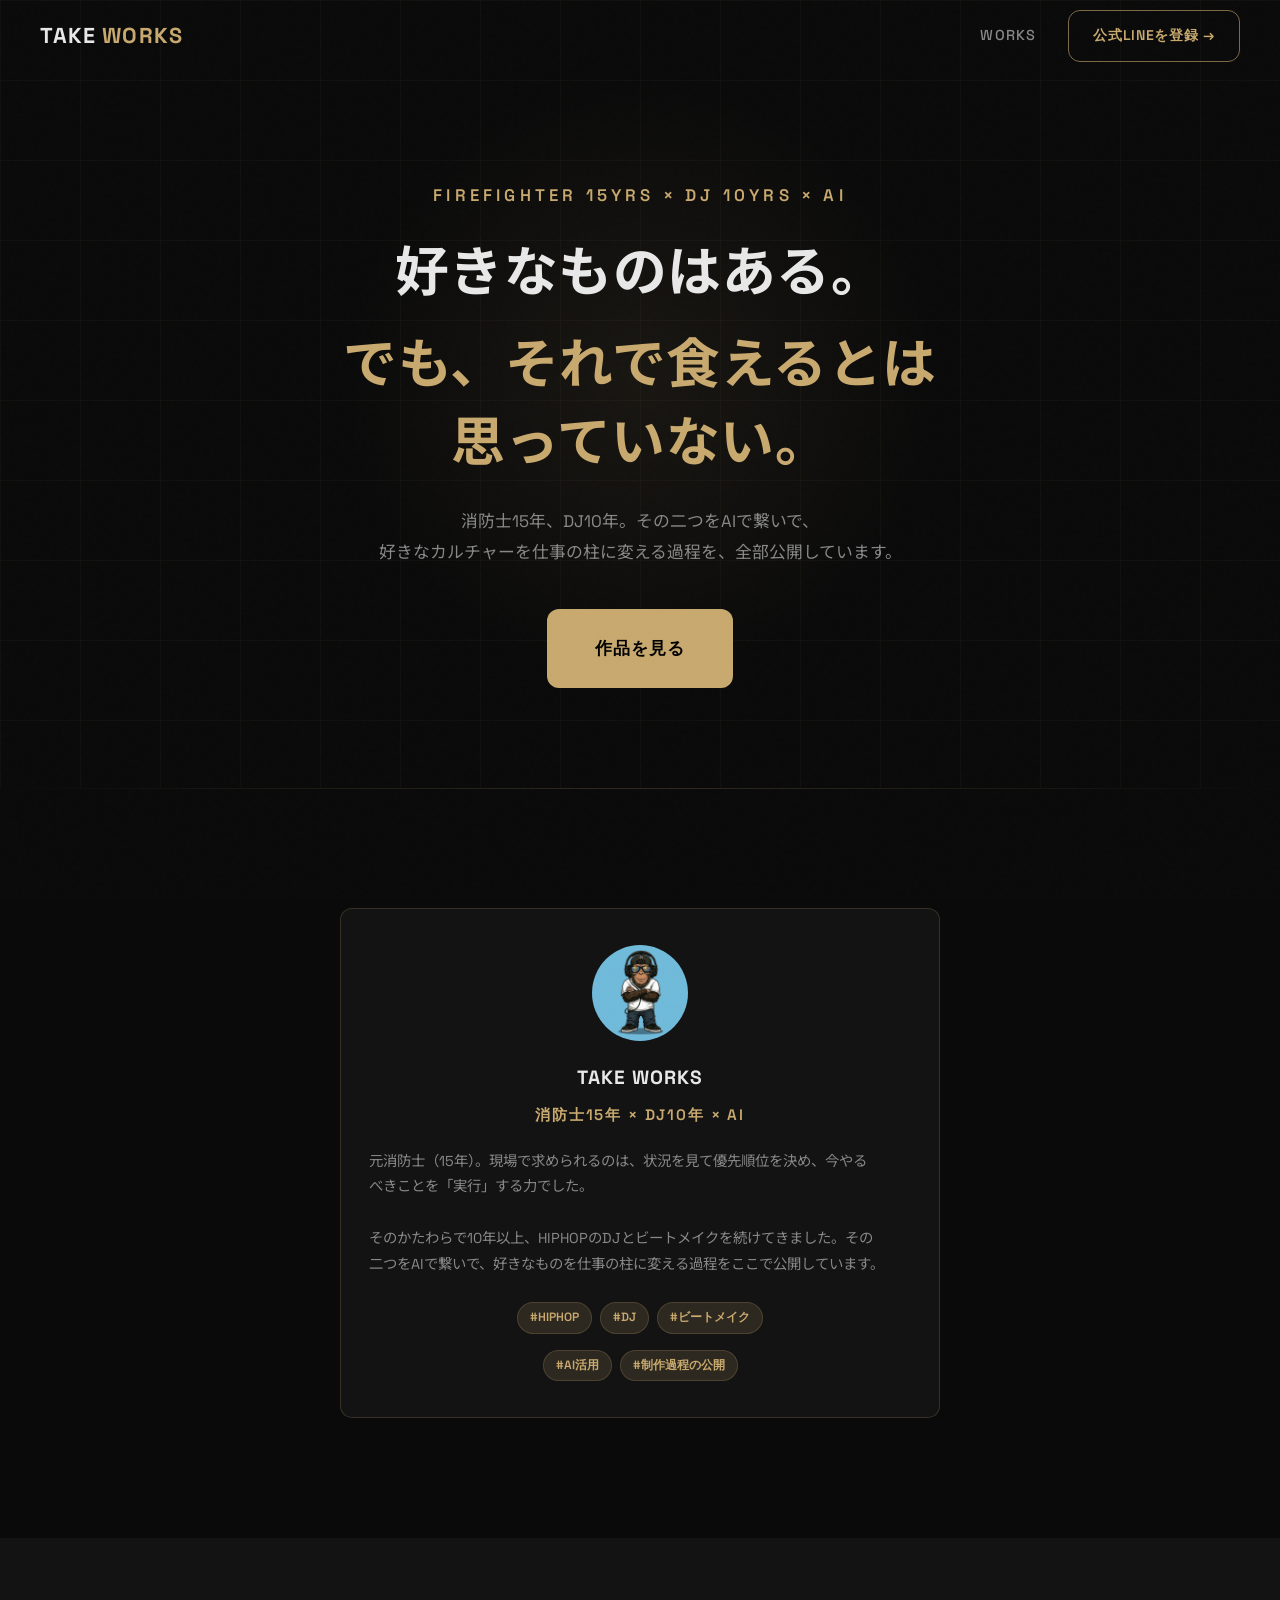
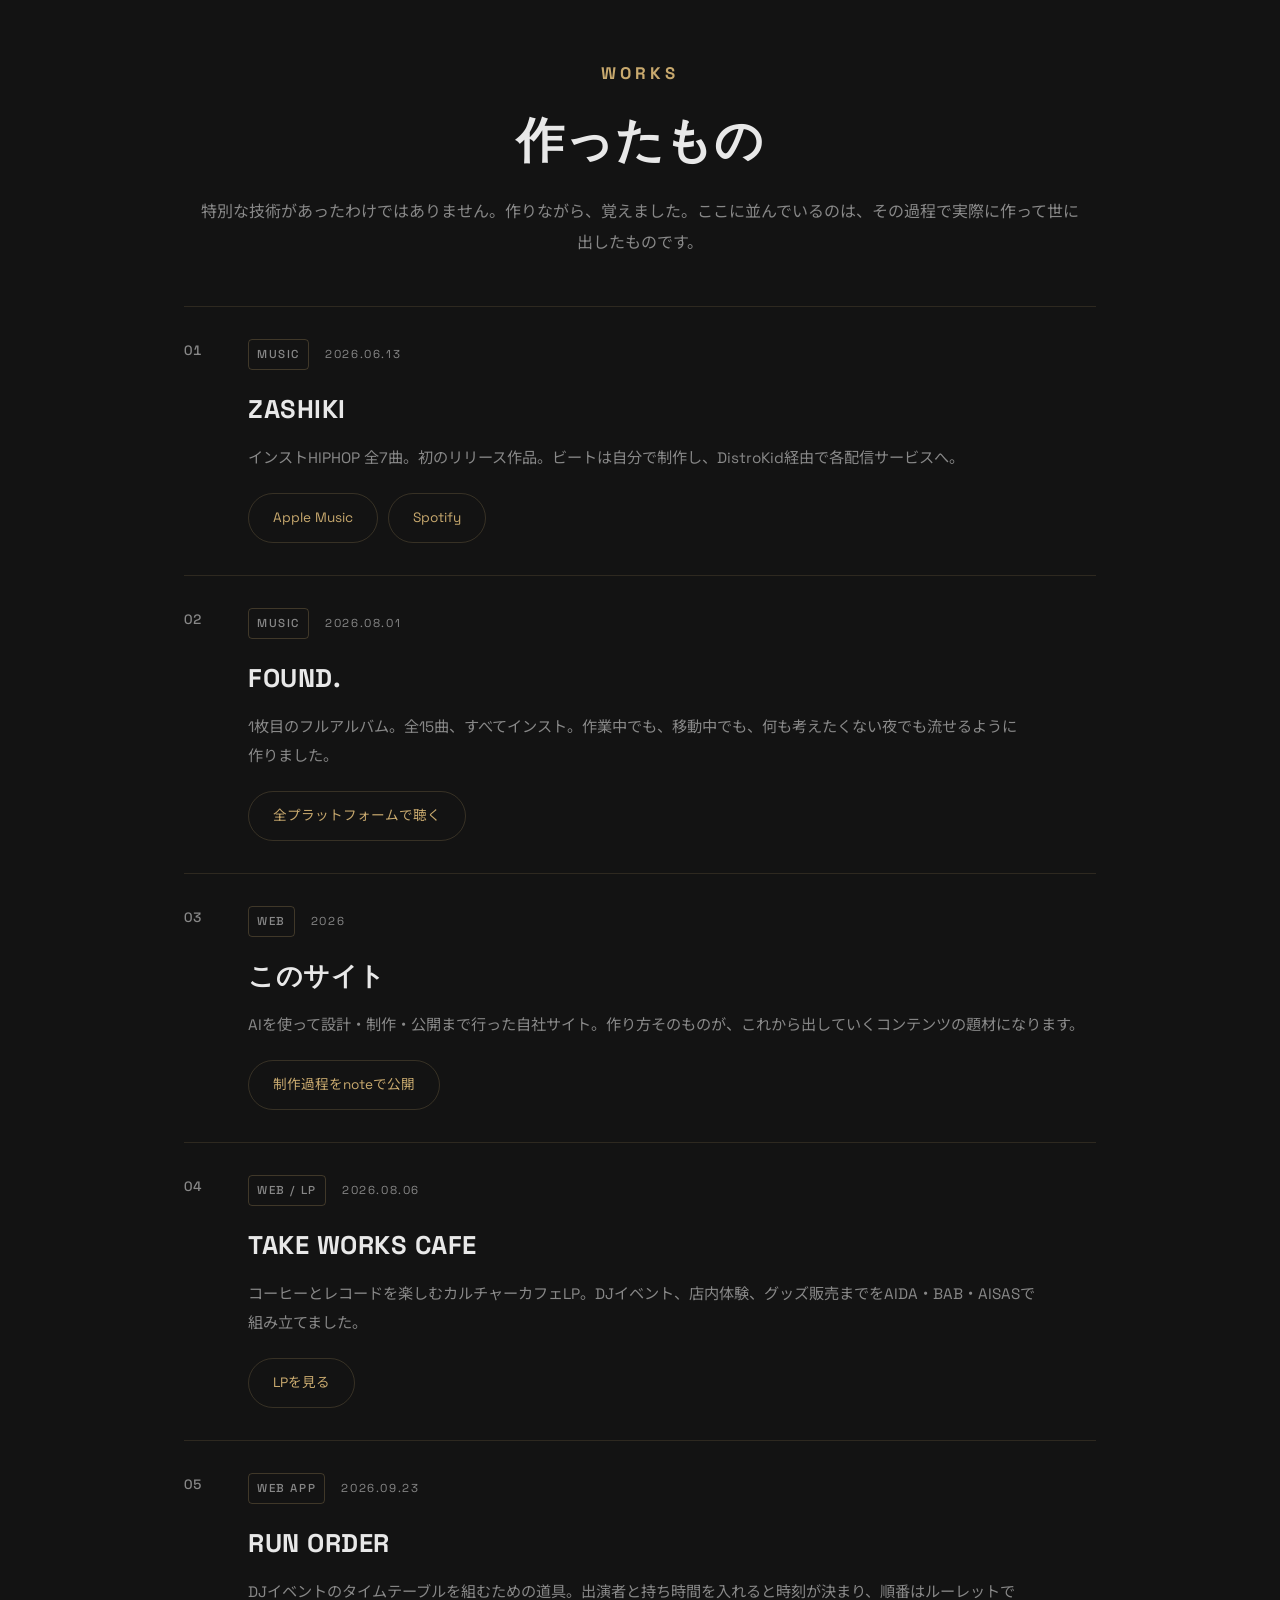
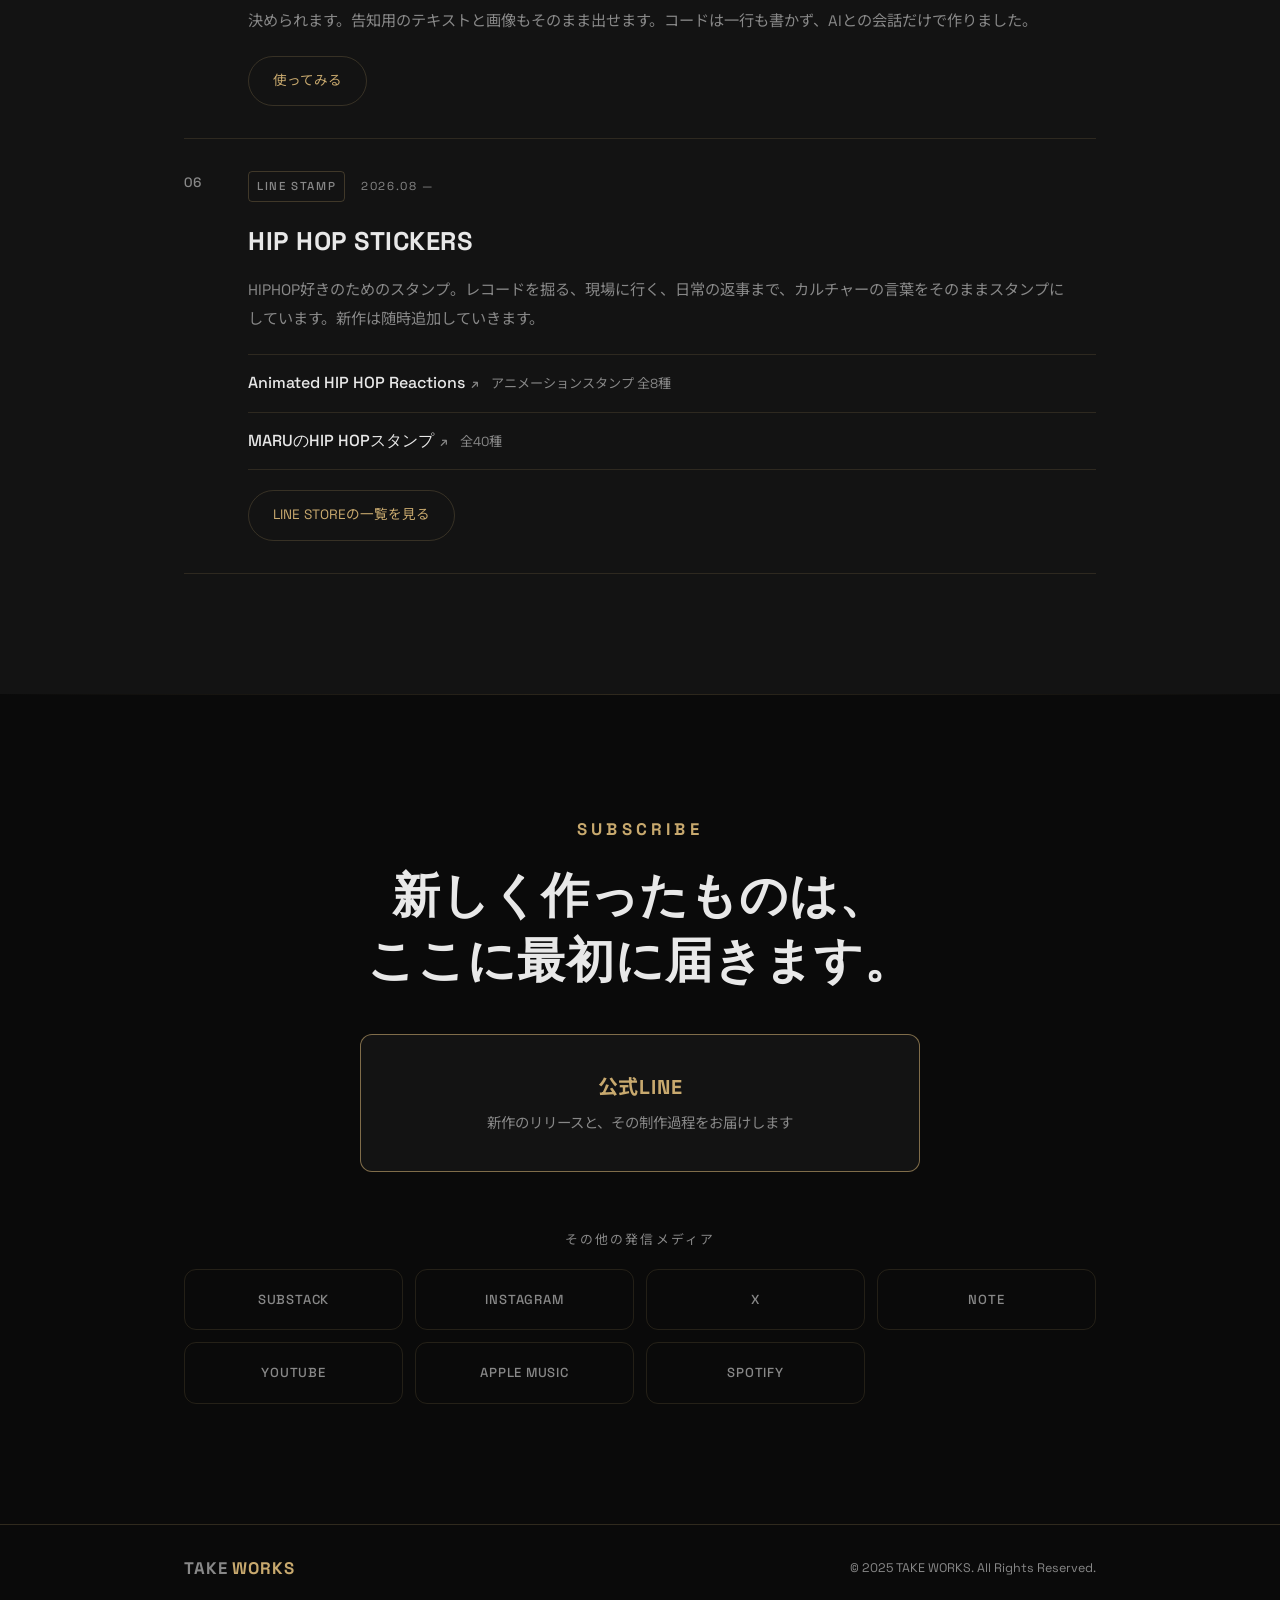
==== commit ac863aeb: "WHO WE ARE欄の重複テキストを削除、プロフィールカードのみに ヒーロー（旗）とWHO WE ARE見出しがほぼ同じ内容を2回言っていたため、 見出し・本文のテキストブロックを削除し、プロフィー" ====
--- a/index.html
+++ b/index.html
@@ -77,23 +77,7 @@
     <div class="container">
       <div class="who__inner">
 
-        <div class="who__text">
-          <div class="section-label reveal" style="letter-spacing: 0.1em;">WHO WE ARE</div>
-          <h2 class="section-title reveal" style="text-wrap: unset;">
-            消防士を15年、DJを10年。<br>
-            <span>その二つを、AIでつないでいます。</span>
-          </h2>
-          <div class="who__body reveal">
-            <p>
-              特別な技術があったわけではありません。<br class="br-sp">作りながら、覚えました。
-            </p>
-            <p>
-              作って、出す。<strong>その繰り返しを、ここで公開しています。</strong>
-            </p>
-          </div>
-        </div>
-
-        <div class="who__profile reveal" style="margin-top: 24px;">
+        <div class="who__profile reveal">
           <div class="profile-card" id="profileCard" style="max-width: 600px; margin: 0 auto;">
             <div class="profile-card__avatar">
               <img src="assets/images/maru.gif" alt="TAKE WORKS" style="width: 100%; height: 100%; object-fit: cover; border-radius: 50%;" />
@@ -125,7 +109,7 @@
     <div class="container">
       <div class="section-label reveal">WORKS</div>
       <h2 class="section-title reveal">作ったもの</h2>
-      <p class="works__lead reveal">好きなものを仕事の柱に変える過程で、実際に作って世に出したものです。</p>
+      <p class="works__lead reveal">特別な技術があったわけではありません。作りながら、覚えました。<br class="br-sp">ここに並んでいるのは、その過程で実際に作って世に出したものです。</p>
 
       <div class="works-list reveal">
 
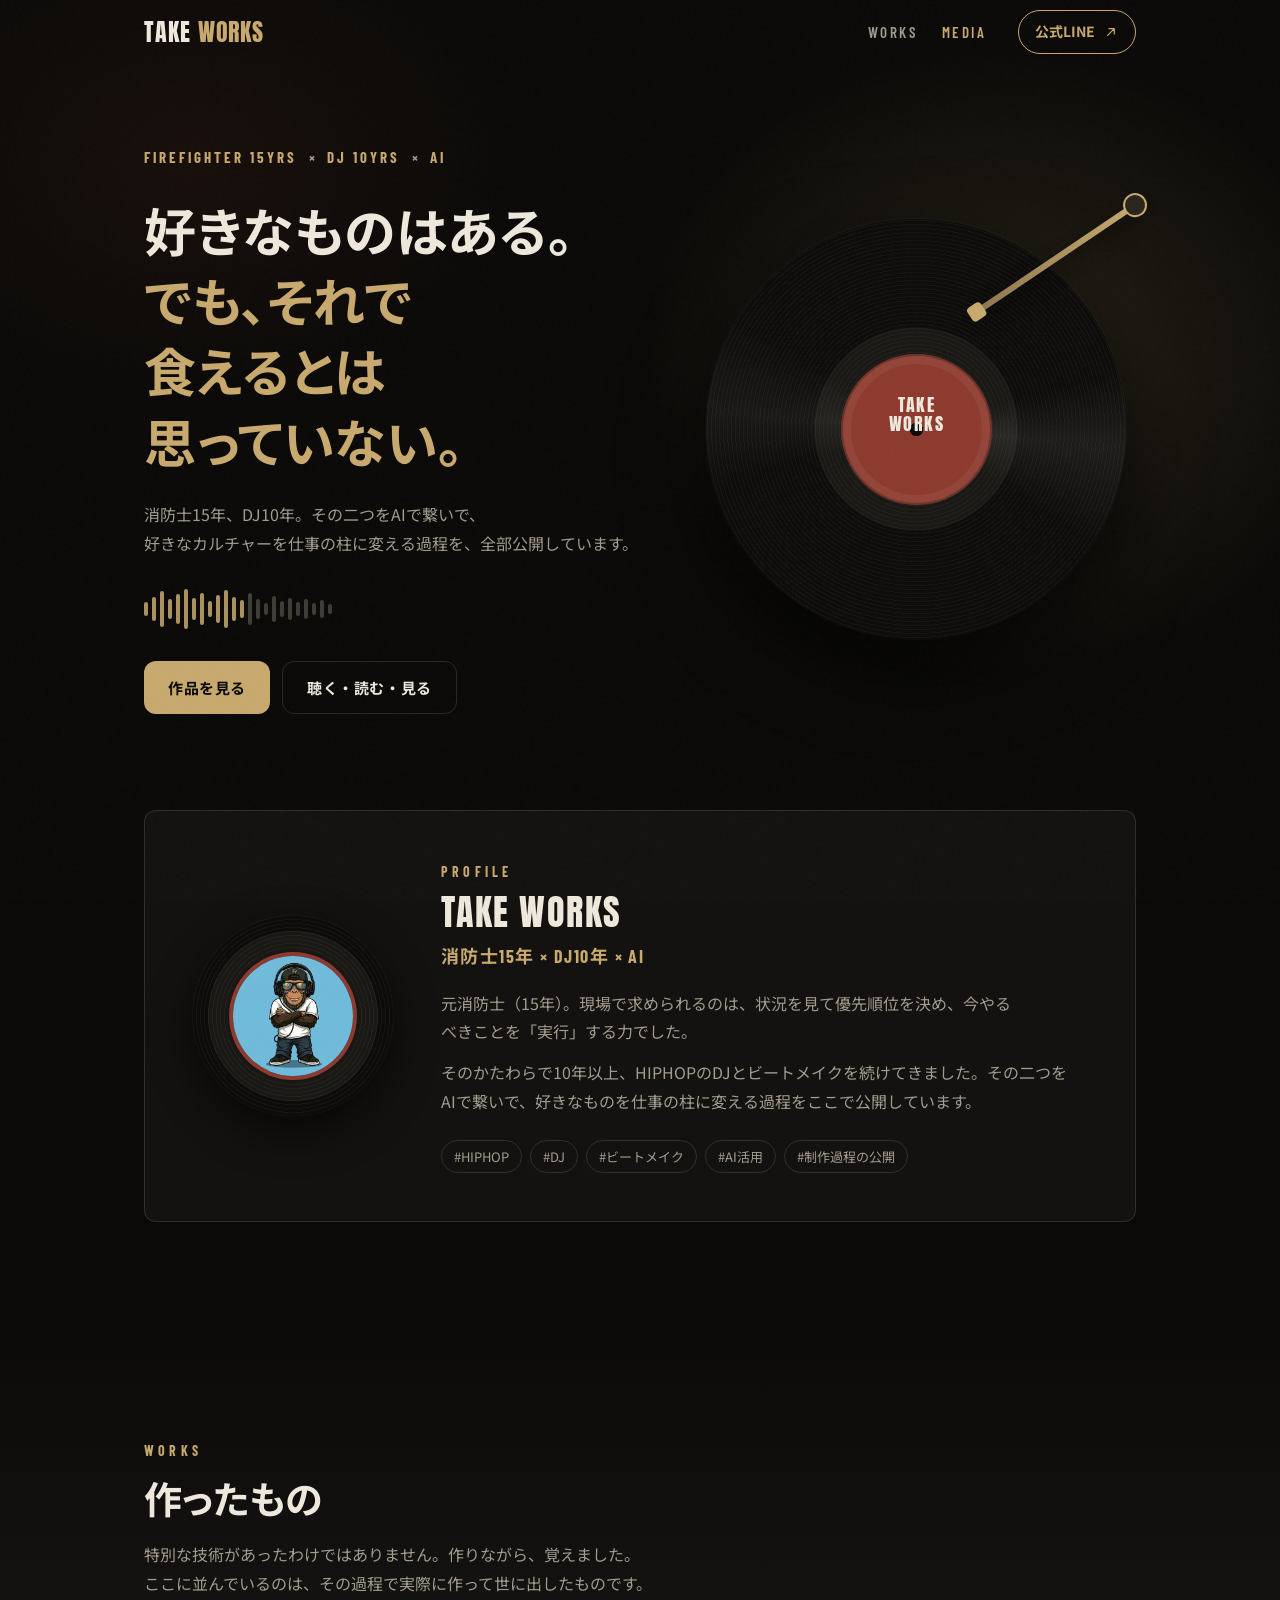
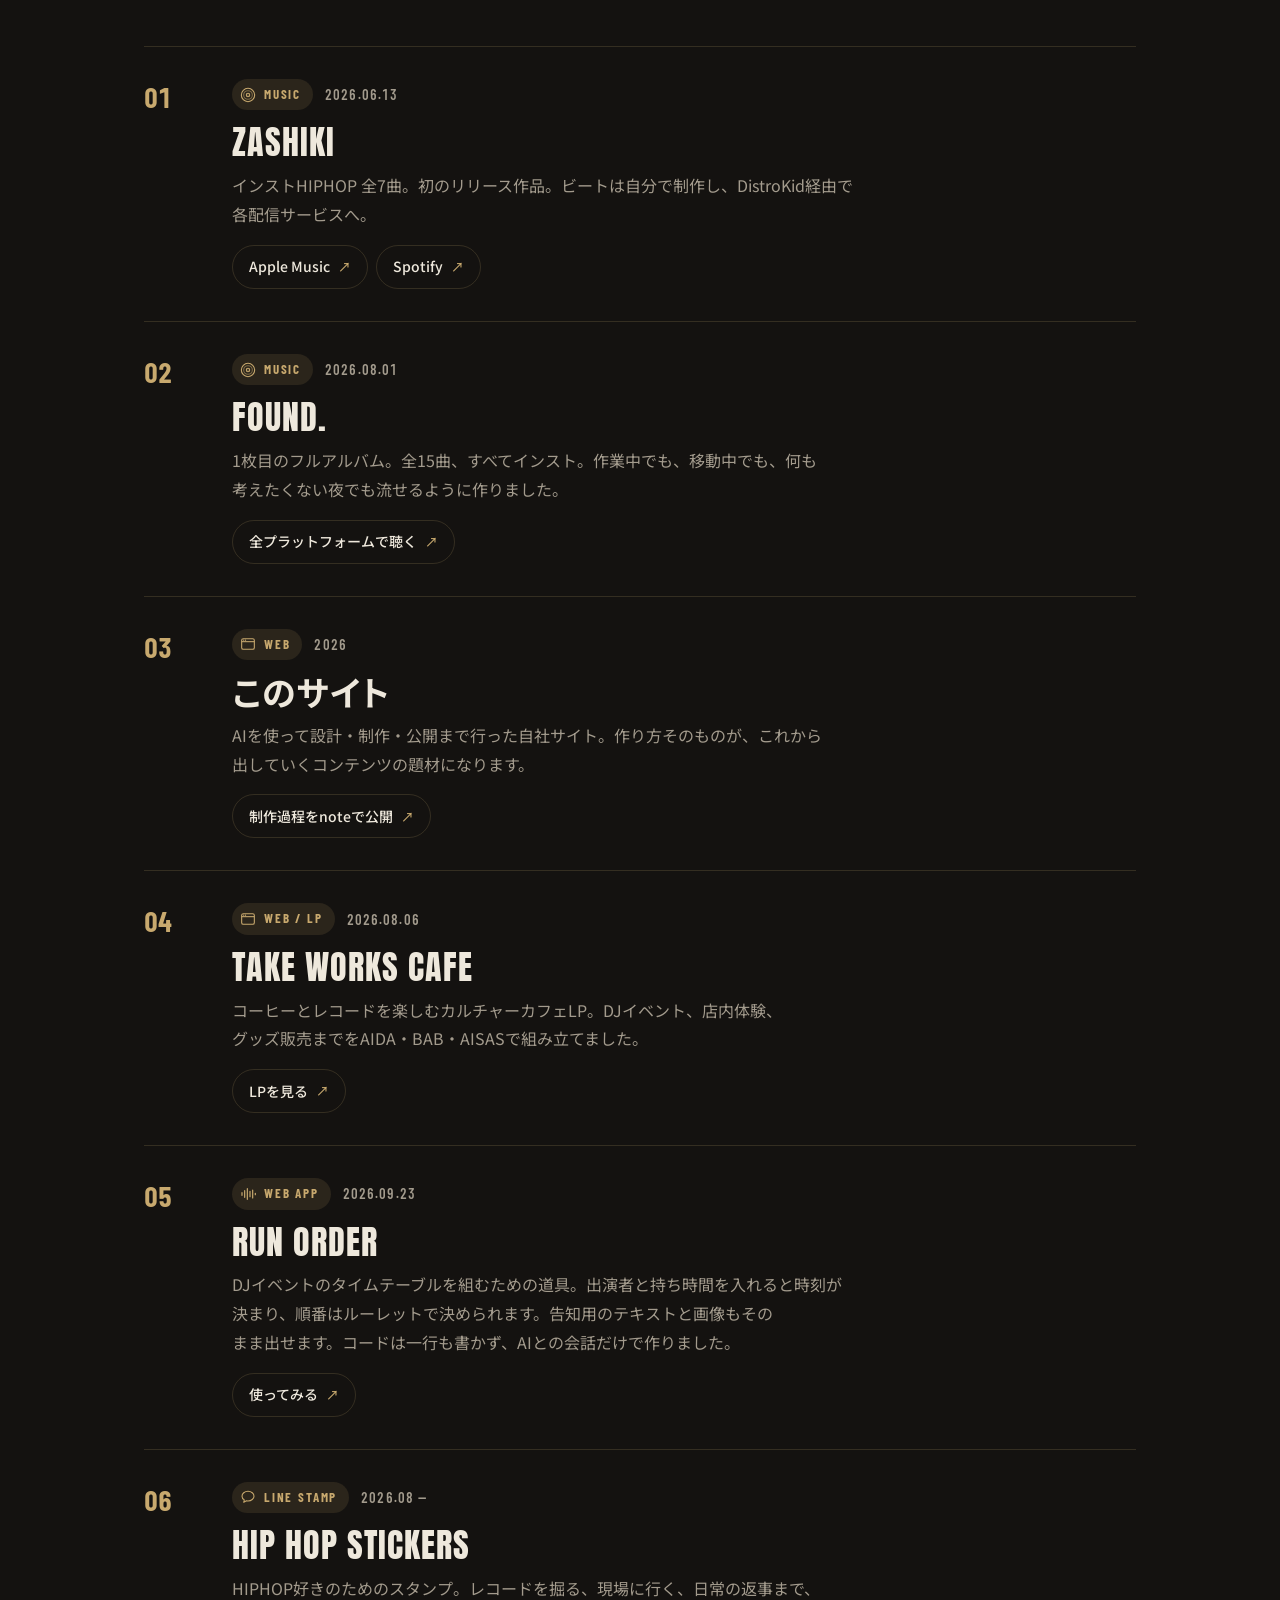
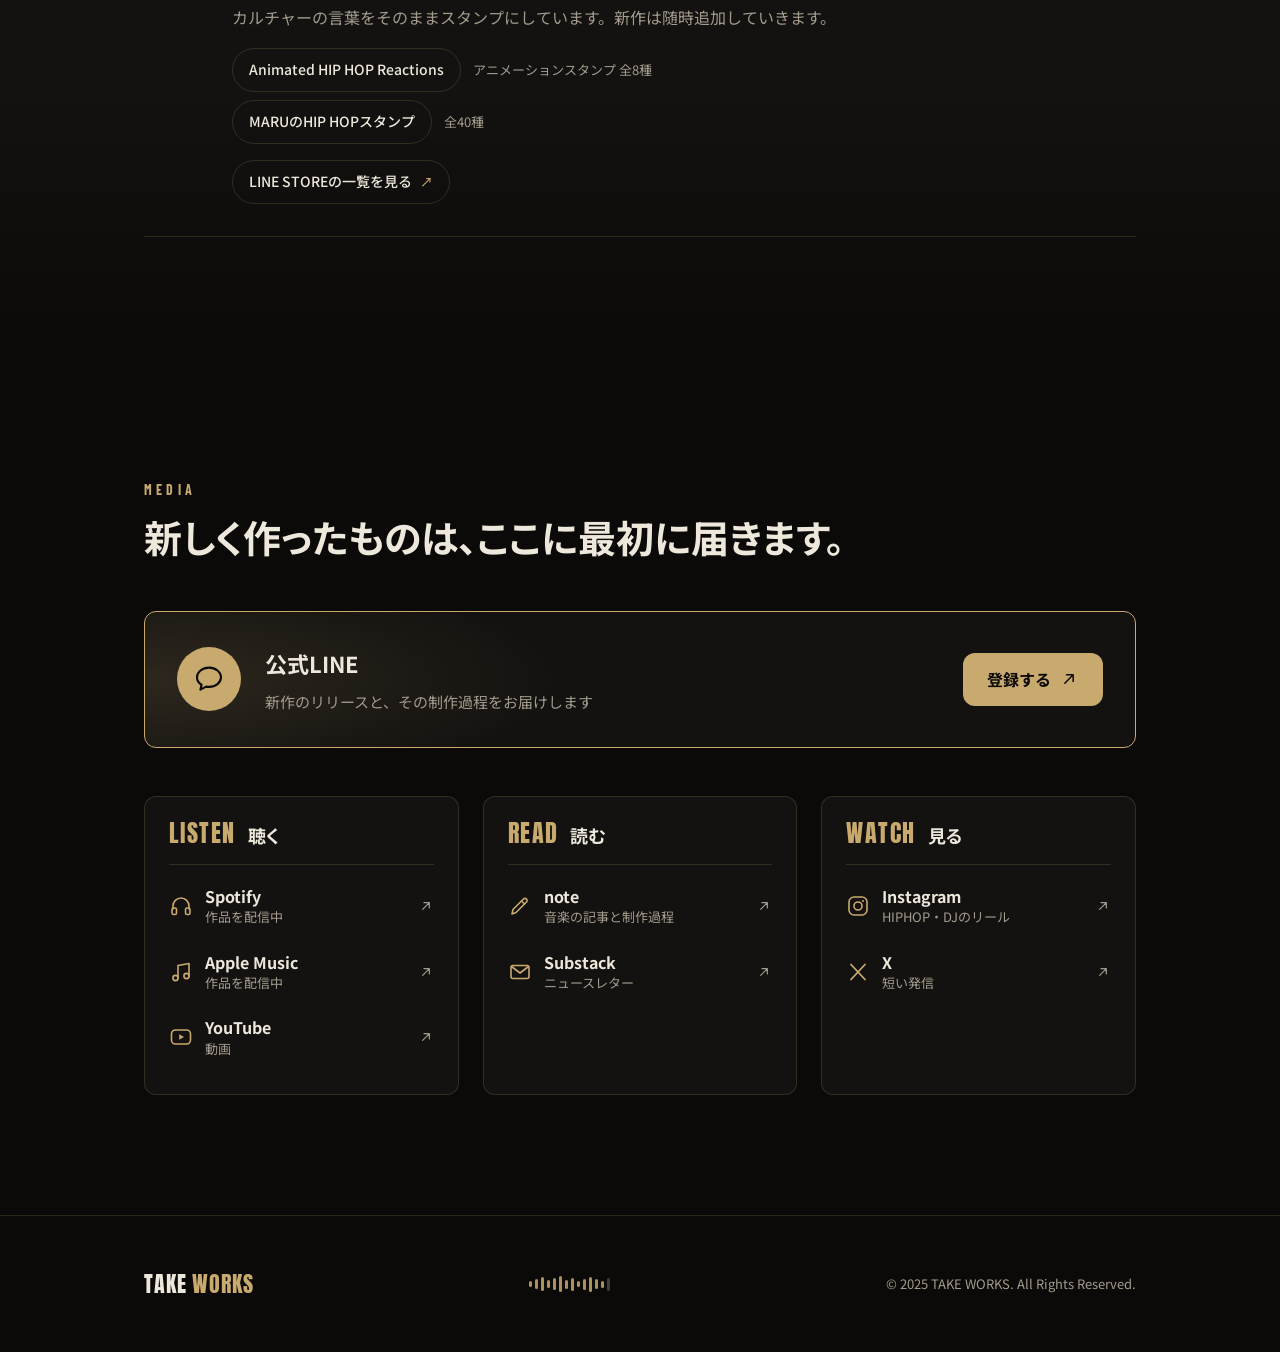
==== commit 844ee6ea: "HPのデザインを刷新: レコード盤・波形・発信メディアの3棚 - ヒーローにCSSで描いたレコード盤（回転・reduced-motionで停止）と音の波形 - プロフィール写真をレコードの中心ラベルに" ====
--- a/index.html
+++ b/index.html
@@ -19,31 +19,52 @@
   <!-- Google Fonts -->
   <link rel="preconnect" href="https://fonts.googleapis.com" />
   <link rel="preconnect" href="https://fonts.gstatic.com" crossorigin />
-  <link href="https://fonts.googleapis.com/css2?family=Space+Grotesk:wght@400;500;600;700;800&family=Noto+Sans+JP:wght@300;400;500;700&display=swap" rel="stylesheet" />
-
-  <link rel="stylesheet" href="css/style.css?v=15" />
+  <link href="https://fonts.googleapis.com/css2?family=Anton&family=Barlow+Condensed:wght@500;600;700&family=Noto+Sans+JP:wght@400;500;700&display=swap" rel="stylesheet" />
+
+  <link rel="stylesheet" href="css/site.css?v=1" />
+  <meta name="theme-color" content="#0B0A08" />
 </head>
 <body>
 
+  <!-- アイコン（すべて単色。色は currentColor で CSS から決める） -->
+  <svg width="0" height="0" style="position:absolute" aria-hidden="true">
+    <defs>
+      <symbol id="i-vinyl" viewBox="0 0 24 24"><g fill="none" stroke="currentColor" stroke-width="1.6"><circle cx="12" cy="12" r="10"/><circle cx="12" cy="12" r="6.5" opacity=".55"/><circle cx="12" cy="12" r="2.6"/></g><circle cx="12" cy="12" r=".9" fill="currentColor"/></symbol>
+      <symbol id="i-wave" viewBox="0 0 24 24"><g fill="none" stroke="currentColor" stroke-width="1.8" stroke-linecap="round"><path d="M3 10v4M7 7v10M11 4v16M15 8v8M19 6v12M23 11v2"/></g></symbol>
+      <symbol id="i-browser" viewBox="0 0 24 24"><g fill="none" stroke="currentColor" stroke-width="1.6" stroke-linejoin="round"><rect x="2.5" y="4" width="19" height="16" rx="2.5"/><path d="M2.5 8.5h19"/></g><circle cx="5.6" cy="6.3" r=".9" fill="currentColor"/><circle cx="8.3" cy="6.3" r=".9" fill="currentColor"/></symbol>
+      <symbol id="i-bubble" viewBox="0 0 24 24"><path d="M12 3.5c-5 0-9 3.2-9 7.2 0 2.3 1.3 4.3 3.4 5.6L5.6 20l4.2-2.3c.7.1 1.4.2 2.2.2 5 0 9-3.2 9-7.2S17 3.5 12 3.5z" fill="none" stroke="currentColor" stroke-width="1.6" stroke-linejoin="round"/></symbol>
+      <symbol id="i-headphones" viewBox="0 0 24 24"><g fill="none" stroke="currentColor" stroke-width="1.6" stroke-linecap="round"><path d="M4 15v-3a8 8 0 0 1 16 0v3"/><rect x="3" y="14" width="4.5" height="6.5" rx="1.6"/><rect x="16.5" y="14" width="4.5" height="6.5" rx="1.6"/></g></symbol>
+      <symbol id="i-note" viewBox="0 0 24 24"><g fill="none" stroke="currentColor" stroke-width="1.6" stroke-linecap="round" stroke-linejoin="round"><path d="M9 18V5.5l11-2V16"/><circle cx="6.5" cy="18" r="2.6"/><circle cx="17.5" cy="16" r="2.6"/></g></symbol>
+      <symbol id="i-play" viewBox="0 0 24 24"><rect x="2.5" y="5" width="19" height="14" rx="4" fill="none" stroke="currentColor" stroke-width="1.6"/><path d="M10.2 9.2v5.6l4.8-2.8z" fill="currentColor"/></symbol>
+      <symbol id="i-pen" viewBox="0 0 24 24"><g fill="none" stroke="currentColor" stroke-width="1.6" stroke-linejoin="round" stroke-linecap="round"><path d="M4 20l1-4.5L15.5 5a2.1 2.1 0 0 1 3 3L8 18.5z"/><path d="M13.5 7l3 3"/></g></symbol>
+      <symbol id="i-mail" viewBox="0 0 24 24"><g fill="none" stroke="currentColor" stroke-width="1.6" stroke-linejoin="round"><rect x="3" y="5.5" width="18" height="13" rx="2"/><path d="M3.5 6.5l8.5 6.5 8.5-6.5"/></g></symbol>
+      <symbol id="i-camera" viewBox="0 0 24 24"><g fill="none" stroke="currentColor" stroke-width="1.6"><rect x="3" y="3" width="18" height="18" rx="5"/><circle cx="12" cy="12" r="4"/></g><circle cx="17" cy="7" r="1" fill="currentColor"/></symbol>
+      <symbol id="i-x" viewBox="0 0 24 24"><g fill="none" stroke="currentColor" stroke-width="1.8" stroke-linecap="round"><path d="M5 4.5l14 15M19 4.5L5 19.5"/></g></symbol>
+      <symbol id="i-arrow" viewBox="0 0 24 24"><g fill="none" stroke="currentColor" stroke-width="1.8" stroke-linecap="round" stroke-linejoin="round"><path d="M7 17L17 7M9 7h8v8"/></g></symbol>
+    </defs>
+  </svg>
+
+  <a class="skip" href="#works">本文へ移動</a>
+
   <!-- ============================================================
     NAVIGATION
   ============================================================ -->
   <nav class="nav" id="nav">
     <div class="nav__inner">
-      <a href="index.html" class="nav__logo">TAKE<span> WORKS</span></a>
-      <div class="nav__links" style="margin-left: auto; margin-right: 32px;">
+      <a href="index.html" class="nav__logo">TAKE <span>WORKS</span></a>
+      <div class="nav__links">
         <a href="#works">WORKS</a>
-      </div>
-      <div class="nav__right">
-        <a href="https://lin.ee/ZqVM0cm" target="_blank" rel="noopener noreferrer" class="nav__cta-link" id="navLineBtn">公式LINEを登録 →</a>
-      </div>
-      <button class="nav__burger" id="navBurger" aria-label="メニューを開く">
+        <a href="#media">MEDIA</a>
+      </div>
+      <a href="https://lin.ee/ZqVM0cm" target="_blank" rel="noopener noreferrer" class="nav__cta" id="navLineBtn">公式LINE<svg class="ico" aria-hidden="true"><use href="#i-arrow"/></svg></a>
+      <button class="nav__burger" id="navBurger" aria-label="メニューを開く" aria-expanded="false" aria-controls="navMobile">
         <span></span><span></span><span></span>
       </button>
     </div>
     <div class="nav__mobile" id="navMobile">
       <ul>
         <li><a href="#works" class="mobile-link">WORKS</a></li>
+        <li><a href="#media" class="mobile-link">MEDIA</a></li>
         <li><a href="https://lin.ee/ZqVM0cm" target="_blank" rel="noopener noreferrer" class="mobile-link">公式LINEを登録</a></li>
       </ul>
     </div>
@@ -52,70 +73,73 @@
   <!-- ============================================================
     HERO
   ============================================================ -->
-  <section class="hero" id="hero">
-    <div class="hero__grid"></div>
-
+  <header class="hero" id="hero">
+    <div class="hero__light" aria-hidden="true"></div>
     <div class="hero__inner">
       <div class="hero__text">
-        <p class="hero__label fade-in" data-delay="0">FIREFIGHTER 15YRS <span class="br-pc">&times;</span><br class="br-sp"> DJ 10YRS &times; AI</p>
-        <h1 class="hero__headline hero__headline--ja fade-in" data-delay="100">
+        <p class="hero__label fade-in" data-delay="0"><span>FIREFIGHTER 15YRS</span><span class="hero__x">&times;</span><span>DJ 10YRS</span><span class="hero__x">&times;</span><span>AI</span></p>
+        <h1 class="hero__headline fade-in" data-delay="100">
           好きなものはある。<br>
           <span>でも、それで食えるとは思っていない。</span>
         </h1>
         <p class="hero__sub fade-in" data-delay="200">消防士15年、DJ10年。その二つをAIで繋いで、<br class="br-pc">好きなカルチャーを仕事の柱に変える過程を、全部公開しています。</p>
+        <div class="wave fade-in" data-delay="250" aria-hidden="true"></div>
         <div class="hero__btns fade-in" data-delay="300">
-          <a href="#works" class="btn btn--primary btn--lg" id="heroWorksBtn">作品を見る</a>
+          <a href="#works" class="btn btn--primary" id="heroWorksBtn">作品を見る</a>
+          <a href="#media" class="btn btn--ghost">聴く・読む・見る</a>
+        </div>
+      </div>
+
+      <div class="hero__deck fade-in" data-delay="150" aria-hidden="true">
+        <div class="record">
+          <div class="record__disc"><div class="record__label"><span>TAKE<br>WORKS</span></div></div>
+        </div>
+        <div class="tonearm"></div>
+      </div>
+    </div>
+  </header>
+
+  <main>
+
+  <!-- ============================================================
+    PROFILE
+  ============================================================ -->
+  <section class="who section" id="who" aria-label="プロフィール">
+    <div class="container">
+      <div class="profile reveal" id="profileCard">
+        <div class="profile__disc" aria-hidden="true">
+          <img src="assets/images/maru.gif" alt="" width="120" height="120" />
+        </div>
+        <div class="profile__body">
+          <p class="eyebrow">PROFILE</p>
+          <h2 class="profile__name">TAKE WORKS</h2>
+          <p class="profile__title">消防士15年 × DJ10年 × AI</p>
+          <p class="profile__bio">元消防士（15年）。現場で求められるのは、状況を見て優先順位を決め、今やるべきことを「実行」する力でした。</p>
+          <p class="profile__bio">そのかたわらで10年以上、HIPHOPのDJとビートメイクを続けてきました。その二つをAIで繋いで、好きなものを仕事の柱に変える過程をここで公開しています。</p>
+          <ul class="tags">
+            <li>#HIPHOP</li><li>#DJ</li><li>#ビートメイク</li><li>#AI活用</li><li>#制作過程の公開</li>
+          </ul>
         </div>
       </div>
     </div>
   </section>
 
   <!-- ============================================================
-    WHO
-  ============================================================ -->
-  <section class="who section" id="who">
-    <div class="container">
-      <div class="who__inner">
-
-        <div class="who__profile reveal">
-          <div class="profile-card" id="profileCard" style="max-width: 600px; margin: 0 auto;">
-            <div class="profile-card__avatar">
-              <img src="assets/images/maru.gif" alt="TAKE WORKS" style="width: 100%; height: 100%; object-fit: cover; border-radius: 50%;" />
-            </div>
-            <div class="profile-card__name">TAKE WORKS</div>
-            <div class="profile-card__title">消防士15年 × DJ10年 × AI</div>
-            <div class="profile-card__bio">
-              元消防士（15年）。現場で求められるのは、状況を見て優先順位を決め、今やるべきことを「実行」する力でした。<br><br>そのかたわらで10年以上、HIPHOPのDJとビートメイクを続けてきました。その二つをAIで繋いで、好きなものを仕事の柱に変える過程をここで公開しています。
-            </div>
-            <div class="profile-card__tags">
-              <span>#HIPHOP</span>
-              <span>#DJ</span>
-              <span>#ビートメイク</span>
-              <div style="flex-basis: 100%; height: 0; margin: 0;"></div>
-              <span>#AI活用</span>
-              <span>#制作過程の公開</span>
-            </div>
-          </div>
-        </div>
-
-      </div>
-    </div>
-  </section>
-
-  <!-- ============================================================
-    PORTFOLIO
-  ============================================================ -->
-  <section class="portfolio section" id="works" style="background: var(--bg-card); position: relative;">
-    <div class="container">
-      <div class="section-label reveal">WORKS</div>
-      <h2 class="section-title reveal">作ったもの</h2>
-      <p class="works__lead reveal">特別な技術があったわけではありません。作りながら、覚えました。<br class="br-sp">ここに並んでいるのは、その過程で実際に作って世に出したものです。</p>
+    WORKS — レコードのトラックリスト
+  ============================================================ -->
+  <section class="works section" id="works">
+    <div class="container">
+      <div class="section-head reveal">
+        <p class="eyebrow">WORKS</p>
+        <h2 class="section-title">作ったもの</h2>
+        <p class="section-lead">特別な技術があったわけではありません。作りながら、覚えました。<br class="br-pc">ここに並んでいるのは、その過程で実際に作って世に出したものです。</p>
+      </div>
 
       <div class="works-list reveal">
 
         <article class="work-card">
           <div class="work-card__meta">
-            <span class="work-card__type">MUSIC</span>
+            <span class="work-card__type"><svg class="ico" aria-hidden="true"><use href="#i-vinyl"/></svg>MUSIC</span>
             <span class="work-card__date">2026.06.13</span>
           </div>
           <h3 class="work-card__title">ZASHIKI</h3>
@@ -128,7 +152,7 @@
 
         <article class="work-card">
           <div class="work-card__meta">
-            <span class="work-card__type">MUSIC</span>
+            <span class="work-card__type"><svg class="ico" aria-hidden="true"><use href="#i-vinyl"/></svg>MUSIC</span>
             <span class="work-card__date">2026.08.01</span>
           </div>
           <h3 class="work-card__title">FOUND.</h3>
@@ -140,10 +164,10 @@
 
         <article class="work-card">
           <div class="work-card__meta">
-            <span class="work-card__type">WEB</span>
+            <span class="work-card__type"><svg class="ico" aria-hidden="true"><use href="#i-browser"/></svg>WEB</span>
             <span class="work-card__date">2026</span>
           </div>
-          <h3 class="work-card__title">このサイト</h3>
+          <h3 class="work-card__title work-card__title--ja">このサイト</h3>
           <p class="work-card__desc">AIを使って設計・制作・公開まで行った自社サイト。作り方そのものが、これから出していくコンテンツの題材になります。</p>
           <div class="work-card__links">
             <a href="https://note.com/tim15" target="_blank" rel="noopener noreferrer">制作過程をnoteで公開</a>
@@ -152,7 +176,7 @@
 
         <article class="work-card">
           <div class="work-card__meta">
-            <span class="work-card__type">WEB / LP</span>
+            <span class="work-card__type"><svg class="ico" aria-hidden="true"><use href="#i-browser"/></svg>WEB / LP</span>
             <span class="work-card__date">2026.08.06</span>
           </div>
           <h3 class="work-card__title">TAKE WORKS CAFE</h3>
@@ -164,7 +188,7 @@
 
         <article class="work-card">
           <div class="work-card__meta">
-            <span class="work-card__type">WEB APP</span>
+            <span class="work-card__type"><svg class="ico" aria-hidden="true"><use href="#i-wave"/></svg>WEB APP</span>
             <span class="work-card__date">2026.09.23</span>
           </div>
           <h3 class="work-card__title">RUN ORDER</h3>
@@ -176,7 +200,7 @@
 
         <article class="work-card">
           <div class="work-card__meta">
-            <span class="work-card__type">LINE STAMP</span>
+            <span class="work-card__type"><svg class="ico" aria-hidden="true"><use href="#i-bubble"/></svg>LINE STAMP</span>
             <span class="work-card__date">2026.08 —</span>
           </div>
           <h3 class="work-card__title">HIP HOP STICKERS</h3>
@@ -206,57 +230,66 @@
   </section>
 
   <!-- ============================================================
-    SNS LINKS
-  ============================================================ -->
-  <section class="sns-links section" id="sns">
-    <div class="container">
-      <div class="section-label reveal">SUBSCRIBE</div>
-      <h2 class="section-title reveal">新しく作ったものは、<br class="br-sp">ここに最初に届きます。</h2>
-
-      <a href="https://lin.ee/ZqVM0cm" target="_blank" rel="noopener noreferrer" class="sns-card sns-card--primary reveal">
-        <div class="sns-card__name">公式LINE</div>
-        <div class="sns-card__note">新作のリリースと、その制作過程をお届けします</div>
+    MEDIA — 聴く・読む・見る
+  ============================================================ -->
+  <section class="media section" id="media">
+    <div class="container">
+      <div class="section-head reveal">
+        <p class="eyebrow">MEDIA</p>
+        <h2 class="section-title">新しく作ったものは、<br class="br-sp">ここに最初に届きます。</h2>
+      </div>
+
+      <a href="https://lin.ee/ZqVM0cm" target="_blank" rel="noopener noreferrer" class="line-card reveal" id="snsLineBtn">
+        <span class="line-card__icon" aria-hidden="true"><svg class="ico"><use href="#i-bubble"/></svg></span>
+        <span class="line-card__text">
+          <span class="line-card__name">公式LINE</span>
+          <span class="line-card__note">新作のリリースと、その制作過程をお届けします</span>
+        </span>
+        <span class="line-card__cta">登録する<svg class="ico" aria-hidden="true"><use href="#i-arrow"/></svg></span>
       </a>
 
-      <p class="sns-sub-label reveal">その他の発信メディア</p>
-      <div class="sns-grid sns-grid--sub reveal">
-        <a href="https://substack.com/@takeworks" target="_blank" rel="noopener noreferrer" class="sns-card">
-          <div class="sns-card__name">SUBSTACK</div>
-        </a>
-        <a href="https://www.instagram.com/take__works/?hl=ja" target="_blank" rel="noopener noreferrer" class="sns-card">
-          <div class="sns-card__name">Instagram</div>
-        </a>
-        <a href="https://x.com/TAKE___WORKS" target="_blank" rel="noopener noreferrer" class="sns-card">
-          <div class="sns-card__name">X</div>
-        </a>
-        <a href="https://note.com/tim15" target="_blank" rel="noopener noreferrer" class="sns-card">
-          <div class="sns-card__name">note</div>
-        </a>
-        <a href="https://www.youtube.com/@take_works1" target="_blank" rel="noopener noreferrer" class="sns-card">
-          <div class="sns-card__name">YouTube</div>
-        </a>
-        <a href="https://music.apple.com/us/album/zashiki/6778013028" target="_blank" rel="noopener noreferrer" class="sns-card">
-          <div class="sns-card__name">Apple Music</div>
-        </a>
-        <a href="https://open.spotify.com/intl-ja/track/0nyvBLzvUktXjzL9evwq5B?si=8aca7f522b0842ad" target="_blank" rel="noopener noreferrer" class="sns-card">
-          <div class="sns-card__name">Spotify</div>
-        </a>
+      <div class="shelves reveal">
+        <div class="shelf">
+          <h3 class="shelf__title"><span>LISTEN</span>聴く</h3>
+          <ul class="shelf__list">
+            <li><a class="media-row" href="https://open.spotify.com/intl-ja/track/0nyvBLzvUktXjzL9evwq5B?si=8aca7f522b0842ad" target="_blank" rel="noopener noreferrer"><svg class="ico" aria-hidden="true"><use href="#i-headphones"/></svg><span class="media-row__name">Spotify</span><span class="media-row__note">作品を配信中</span><svg class="ico media-row__go" aria-hidden="true"><use href="#i-arrow"/></svg></a></li>
+            <li><a class="media-row" href="https://music.apple.com/us/album/zashiki/6778013028" target="_blank" rel="noopener noreferrer"><svg class="ico" aria-hidden="true"><use href="#i-note"/></svg><span class="media-row__name">Apple Music</span><span class="media-row__note">作品を配信中</span><svg class="ico media-row__go" aria-hidden="true"><use href="#i-arrow"/></svg></a></li>
+            <li><a class="media-row" href="https://www.youtube.com/@take_works1" target="_blank" rel="noopener noreferrer"><svg class="ico" aria-hidden="true"><use href="#i-play"/></svg><span class="media-row__name">YouTube</span><span class="media-row__note">動画</span><svg class="ico media-row__go" aria-hidden="true"><use href="#i-arrow"/></svg></a></li>
+          </ul>
+        </div>
+        <div class="shelf">
+          <h3 class="shelf__title"><span>READ</span>読む</h3>
+          <ul class="shelf__list">
+            <li><a class="media-row" href="https://note.com/tim15" target="_blank" rel="noopener noreferrer"><svg class="ico" aria-hidden="true"><use href="#i-pen"/></svg><span class="media-row__name">note</span><span class="media-row__note">音楽の記事と制作過程</span><svg class="ico media-row__go" aria-hidden="true"><use href="#i-arrow"/></svg></a></li>
+            <li><a class="media-row" href="https://substack.com/@takeworks" target="_blank" rel="noopener noreferrer"><svg class="ico" aria-hidden="true"><use href="#i-mail"/></svg><span class="media-row__name">Substack</span><span class="media-row__note">ニュースレター</span><svg class="ico media-row__go" aria-hidden="true"><use href="#i-arrow"/></svg></a></li>
+          </ul>
+        </div>
+        <div class="shelf">
+          <h3 class="shelf__title"><span>WATCH</span>見る</h3>
+          <ul class="shelf__list">
+            <li><a class="media-row" href="https://www.instagram.com/take__works/?hl=ja" target="_blank" rel="noopener noreferrer"><svg class="ico" aria-hidden="true"><use href="#i-camera"/></svg><span class="media-row__name">Instagram</span><span class="media-row__note">HIPHOP・DJのリール</span><svg class="ico media-row__go" aria-hidden="true"><use href="#i-arrow"/></svg></a></li>
+            <li><a class="media-row" href="https://x.com/TAKE___WORKS" target="_blank" rel="noopener noreferrer"><svg class="ico" aria-hidden="true"><use href="#i-x"/></svg><span class="media-row__name">X</span><span class="media-row__note">短い発信</span><svg class="ico media-row__go" aria-hidden="true"><use href="#i-arrow"/></svg></a></li>
+          </ul>
+        </div>
       </div>
     </div>
   </section>
 
+  </main>
+
   <!-- ============================================================
     FOOTER
   ============================================================ -->
   <footer class="footer">
     <div class="container">
       <div class="footer__inner">
-        <span class="footer__logo">TAKE<span> WORKS</span></span>
+        <span class="footer__logo">TAKE <span>WORKS</span></span>
+        <div class="wave wave--mini" aria-hidden="true"></div>
         <span class="footer__copy">© 2025 TAKE WORKS. All Rights Reserved.</span>
       </div>
     </div>
   </footer>
 
-  <script src="js/main.js"></script>
+  <script src="js/main.js?v=2"></script>
 </body>
 </html>
--- a/css/site.css
+++ b/css/site.css
@@ -0,0 +1,251 @@
+/* ============================================================
+   TAKE WORKS — site.css（2026-09-24〜）
+   正典は DESIGN_DIRECTION.md。色・書体・余白はここのトークンだけを使う
+   ============================================================ */
+
+:root{
+  --bg:#0B0A08; --surface:#141210; --surface-2:#1C1915;
+  --ink:#EEE8DC; --ink-mute:#A39B8D;
+  --gold:#C8A96E; --gold-soft:rgba(200,169,110,.12); --line:rgba(200,169,110,.18);
+  --label-red:#8E3A2F;
+  --disp:"Anton","Noto Sans JP",Impact,sans-serif;
+  --num:"Barlow Condensed","Noto Sans JP",sans-serif;
+  --body:"Noto Sans JP",-apple-system,BlinkMacSystemFont,"Hiragino Sans",sans-serif;
+  --ease:cubic-bezier(.22,.61,.36,1);
+  --r-sm:4px; --r:12px;
+  color-scheme:dark;
+}
+
+*,*::before,*::after{box-sizing:border-box;margin:0;padding:0}
+html{scroll-behavior:smooth;-webkit-text-size-adjust:100%;scroll-padding-top:72px}
+body{background:var(--bg);color:var(--ink);font-family:var(--body);font-size:16px;line-height:1.8;
+     overflow-x:hidden;word-break:auto-phrase;overflow-wrap:break-word;-webkit-font-smoothing:antialiased}
+a{color:inherit;text-decoration:none}
+ul{list-style:none}
+img{max-width:100%;display:block}
+h1,h2,h3{line-height:1.4;text-wrap:balance;font-feature-settings:"palt"}
+:focus-visible{outline:2px solid var(--gold);outline-offset:4px;border-radius:var(--r-sm)}
+
+/* うっすらした粒子。ジャケットの紙の手触り */
+body::before{content:"";position:fixed;inset:0;pointer-events:none;z-index:100;opacity:.35;
+  background-image:url("data:image/svg+xml,%3Csvg viewBox='0 0 256 256' xmlns='http://www.w3.org/2000/svg'%3E%3Cfilter id='n'%3E%3CfeTurbulence type='fractalNoise' baseFrequency='.9' numOctaves='4' stitchTiles='stitch'/%3E%3C/filter%3E%3Crect width='100%25' height='100%25' filter='url(%23n)' opacity='.05'/%3E%3C/svg%3E")}
+
+.container{max-width:1040px;margin:0 auto;padding-inline:24px}
+.br-sp{display:none} .br-pc{display:inline}
+.ico{width:20px;height:20px;flex:none;display:inline-block;vertical-align:middle}
+
+.skip{position:absolute;left:16px;top:-48px;z-index:200;background:var(--gold);color:var(--bg);
+      padding:8px 16px;border-radius:var(--r-sm);font-weight:700}
+.skip:focus{top:16px}
+
+/* ---------- 出現アニメ ---------- */
+.fade-in,.reveal{opacity:0;transform:translateY(16px);
+  transition:opacity .6s var(--ease),transform .6s var(--ease)}
+.fade-in.visible,.reveal.visible{opacity:1;transform:none}
+
+/* ---------- ボタン ---------- */
+.btn{display:inline-flex;align-items:center;justify-content:center;gap:8px;min-height:48px;
+     padding:12px 24px;border-radius:var(--r);font-weight:700;font-size:15px;letter-spacing:.04em;
+     transition:transform .18s var(--ease),background-color .18s var(--ease),border-color .18s var(--ease)}
+.btn--primary{background:var(--gold);color:var(--bg)}
+.btn--primary:hover{transform:translateY(-2px)}
+.btn--ghost{border:1px solid var(--line);color:var(--ink)}
+.btn--ghost:hover{border-color:var(--gold);transform:translateY(-2px)}
+
+/* ---------- ナビ ---------- */
+.nav{position:fixed;inset:0 0 auto;z-index:50;transition:background-color .18s var(--ease),border-color .18s var(--ease);
+     border-bottom:1px solid transparent}
+.nav.scrolled{background:rgba(11,10,8,.82);backdrop-filter:blur(12px);-webkit-backdrop-filter:blur(12px);
+     border-bottom-color:var(--line)}
+.nav__inner{max-width:1040px;margin:0 auto;padding:0 24px;height:64px;display:flex;align-items:center;gap:32px}
+.nav__logo{font-family:var(--disp);font-size:24px;letter-spacing:.04em;line-height:1;display:inline-flex;align-items:center;min-height:44px}
+.nav__logo span{color:var(--gold);margin-left:.28em}
+.nav__links{display:flex;gap:24px;margin-left:auto}
+.nav__links a{font-family:var(--num);font-weight:600;font-size:15px;letter-spacing:.16em;color:var(--ink-mute);
+     padding:12px 0;transition:color .18s var(--ease)}
+.nav__links a:hover{color:var(--ink)}
+.nav__cta{display:inline-flex;align-items:center;gap:8px;min-height:44px;padding:8px 16px;
+     border:1px solid var(--gold);border-radius:999px;color:var(--gold);font-weight:700;font-size:14px;
+     transition:background-color .18s var(--ease),color .18s var(--ease)}
+.nav__cta .ico{width:16px;height:16px}
+.nav__cta:hover{background:var(--gold);color:var(--bg)}
+.nav__burger{display:none;margin-left:auto;width:44px;height:44px;background:none;border:0;cursor:pointer;
+     flex-direction:column;justify-content:center;align-items:center;gap:6px}
+.nav__burger span{display:block;width:22px;height:2px;background:var(--ink);border-radius:2px}
+.nav__mobile{display:none}
+
+/* ---------- ヒーロー ---------- */
+.hero{position:relative;overflow:hidden;padding-block:144px 96px}
+.hero__light{position:absolute;inset:0;pointer-events:none;
+  background:
+    radial-gradient(40% 55% at 78% 45%,rgba(200,169,110,.16),transparent 70%),
+    radial-gradient(35% 40% at 15% 20%,rgba(142,58,47,.10),transparent 70%)}
+.hero__inner{position:relative;max-width:1040px;margin:0 auto;padding-inline:24px;
+  display:grid;grid-template-columns:minmax(0,1.15fr) minmax(0,1fr);gap:48px;align-items:center}
+.hero__label{display:flex;flex-wrap:wrap;align-items:center;gap:8px 12px;
+  font-family:var(--num);font-weight:700;font-size:15px;letter-spacing:.2em;color:var(--gold);margin-bottom:24px}
+.hero__x{color:var(--ink-mute);letter-spacing:0}
+.hero__headline{font-size:clamp(30px,4.6vw,52px);font-weight:700;line-height:1.35;letter-spacing:.01em}
+.hero__headline span{display:block;color:var(--gold)}
+.hero__sub{margin-top:24px;color:var(--ink-mute);font-size:16px;max-width:36em}
+.hero__btns{display:flex;flex-wrap:wrap;gap:12px;margin-top:32px}
+
+/* 音の波形。バーはJSで並べる（装飾なので、JSが無くても本文は困らない） */
+.wave{display:flex;align-items:center;gap:4px;height:40px;margin-top:32px}
+.wave i{display:block;width:4px;border-radius:2px;background:var(--gold);opacity:.85;
+  height:calc(var(--h,.5) * 100%);transform-origin:center;animation:eq 1.6s ease-in-out infinite;
+  animation-delay:calc(var(--d,0) * -1s)}
+.wave i:nth-child(n+14){background:var(--ink-mute);opacity:.35}
+@keyframes eq{0%,100%{transform:scaleY(1)}50%{transform:scaleY(.55)}}
+.wave--mini{height:16px;margin:0;gap:3px}
+.wave--mini i{width:3px;animation:none}
+
+/* レコード盤。溝・ツヤ・赤いラベルをCSSだけで描く */
+.hero__deck{position:relative;justify-self:center;width:min(100%,420px);aspect-ratio:1}
+.record{position:absolute;inset:0;border-radius:50%;
+  box-shadow:0 30px 80px rgba(0,0,0,.7),0 0 0 1px rgba(255,255,255,.04)}
+.record__disc{position:absolute;inset:0;border-radius:50%;animation:spin 60s linear infinite;
+  background:
+    conic-gradient(from 30deg,transparent 0 12%,rgba(255,255,255,.07) 18%,transparent 26% 62%,rgba(255,255,255,.05) 68%,transparent 76%),
+    repeating-radial-gradient(circle at 50% 50%,rgba(255,255,255,.035) 0 1px,transparent 1px 4px),
+    radial-gradient(circle at 50% 50%,#1a1814 0 34%,#0d0c0a 34.5% 100%)}
+.record__label{position:absolute;inset:32%;border-radius:50%;display:grid;place-items:center;
+  background:radial-gradient(circle at 50% 50%,var(--bg) 0 6%,var(--label-red) 6.5% 100%);
+  box-shadow:inset 0 0 0 2px rgba(0,0,0,.25),inset 0 0 0 10px rgba(238,232,220,.06)}
+.record__label span{font-family:var(--disp);font-size:clamp(13px,1.6vw,18px);line-height:1.05;
+  letter-spacing:.08em;color:var(--ink);text-align:center;transform:translateY(-38%)}
+.tonearm{position:absolute;right:-2%;top:-4%;width:46%;height:6px;border-radius:3px;
+  background:linear-gradient(90deg,#8b7650,var(--gold));transform-origin:right center;transform:rotate(-34deg);
+  box-shadow:0 6px 16px rgba(0,0,0,.5)}
+.tonearm::before{content:"";position:absolute;right:-12px;top:-9px;width:24px;height:24px;border-radius:50%;
+  background:#2a251d;border:2px solid var(--gold)}
+.tonearm::after{content:"";position:absolute;left:-6px;top:-5px;width:16px;height:16px;border-radius:var(--r-sm);
+  background:var(--gold)}
+@keyframes spin{to{transform:rotate(360deg)}}
+
+/* ---------- セクション共通 ---------- */
+.section{padding-block:120px;position:relative}
+.eyebrow{font-family:var(--num);font-weight:700;font-size:14px;letter-spacing:.3em;color:var(--gold)}
+.section-head{margin-bottom:48px}
+.section-title{font-size:clamp(26px,3.4vw,38px);font-weight:700;margin-top:8px}
+.section-lead{margin-top:16px;color:var(--ink-mute);max-width:40em}
+
+/* ---------- プロフィール ---------- */
+.who{padding-block:0 96px}
+.profile{display:grid;grid-template-columns:auto minmax(0,1fr);gap:48px;align-items:center;
+  background:var(--surface);border:1px solid var(--line);border-radius:var(--r);padding:48px}
+.profile__disc{position:relative;width:200px;aspect-ratio:1;border-radius:50%;display:grid;place-items:center;
+  background:
+    repeating-radial-gradient(circle,rgba(255,255,255,.04) 0 1px,transparent 1px 4px),
+    radial-gradient(circle,#1a1814 0 60%,#0d0c0a 60.5% 100%);
+  box-shadow:0 16px 40px rgba(0,0,0,.6),0 0 0 1px rgba(255,255,255,.04)}
+.profile__disc img{width:120px;height:120px;border-radius:50%;object-fit:cover;
+  box-shadow:0 0 0 4px var(--label-red),0 0 0 5px rgba(0,0,0,.4)}
+.profile__name{font-family:var(--disp);font-weight:400;font-size:36px;letter-spacing:.04em;margin-top:8px;line-height:1.1}
+.profile__title{font-family:var(--num);font-weight:700;font-size:18px;letter-spacing:.08em;color:var(--gold);margin:8px 0 16px}
+.profile__bio{color:var(--ink-mute);max-width:40em}
+.profile__bio+.profile__bio{margin-top:12px}
+.tags{display:flex;flex-wrap:wrap;gap:8px;margin-top:24px}
+.tags li{font-size:13px;color:var(--ink-mute);border:1px solid var(--line);border-radius:999px;padding:4px 12px}
+
+/* ---------- WORKS（トラックリスト） ---------- */
+.works{background:linear-gradient(180deg,var(--bg),var(--surface) 12%,var(--surface) 88%,var(--bg))}
+.works-list{counter-reset:track;border-top:1px solid var(--line)}
+.work-card{counter-increment:track;display:grid;grid-template-columns:64px minmax(0,1fr);column-gap:24px;
+  padding-block:32px;border-bottom:1px solid var(--line);position:relative}
+.work-card::before{content:counter(track,decimal-leading-zero);grid-row:1/99;
+  font-family:var(--num);font-weight:700;font-size:28px;line-height:1;color:var(--gold);font-variant-numeric:tabular-nums;padding-top:4px}
+.work-card>*{grid-column:2}
+.work-card__meta{display:flex;flex-wrap:wrap;align-items:center;gap:12px}
+.work-card__type{display:inline-flex;align-items:center;gap:8px;font-family:var(--num);font-weight:700;font-size:13px;
+  letter-spacing:.14em;color:var(--gold);background:var(--gold-soft);border-radius:999px;padding:4px 12px 4px 8px}
+.work-card__type .ico{width:16px;height:16px}
+.work-card__date{font-family:var(--num);font-weight:600;font-size:14px;letter-spacing:.08em;color:var(--ink-mute);
+  font-variant-numeric:tabular-nums}
+.work-card__title{font-family:var(--disp);font-weight:400;font-size:clamp(26px,3.2vw,34px);letter-spacing:.03em;
+  line-height:1.2;margin-top:12px}
+.work-card__desc{color:var(--ink-mute);margin-top:8px;max-width:40em}
+.work-card__links{display:flex;flex-wrap:wrap;gap:8px;margin-top:16px}
+.work-card__links a,.release__title{display:inline-flex;align-items:center;gap:8px;min-height:44px;padding:8px 16px;
+  border:1px solid var(--line);border-radius:999px;font-size:14px;font-weight:500;
+  transition:border-color .18s var(--ease),color .18s var(--ease)}
+.work-card__links a::after{content:"↗";color:var(--gold);font-size:13px}
+.work-card__links a:hover,.release__title:hover{border-color:var(--gold);color:var(--gold)}
+.work-card__releases{display:flex;flex-direction:column;gap:8px;margin-top:16px}
+.release{display:flex;flex-wrap:wrap;align-items:center;gap:8px 12px}
+.release__note{font-size:13px;color:var(--ink-mute)}
+
+/* ---------- MEDIA ---------- */
+.line-card{display:grid;grid-template-columns:auto minmax(0,1fr) auto;gap:24px;align-items:center;
+  padding:32px;border-radius:var(--r);background:
+    radial-gradient(60% 120% at 0% 50%,rgba(200,169,110,.14),transparent 70%),var(--surface);
+  border:1px solid var(--gold);transition:transform .18s var(--ease)}
+.line-card:hover{transform:translateY(-2px)}
+.line-card__icon{width:64px;height:64px;border-radius:50%;display:grid;place-items:center;background:var(--gold);color:var(--bg)}
+.line-card__icon .ico{width:32px;height:32px}
+.line-card__name{display:block;font-size:22px;font-weight:700}
+.line-card__note{display:block;color:var(--ink-mute);font-size:15px;margin-top:4px}
+.line-card__cta{display:inline-flex;align-items:center;gap:8px;min-height:48px;padding:12px 24px;border-radius:var(--r);
+  background:var(--gold);color:var(--bg);font-weight:700;white-space:nowrap}
+
+.shelves{display:grid;grid-template-columns:repeat(3,minmax(0,1fr));gap:24px;margin-top:48px}
+.shelf{background:var(--surface);border:1px solid var(--line);border-radius:var(--r);padding:24px}
+.shelf__title{display:flex;align-items:baseline;gap:12px;font-size:18px;font-weight:700;padding-bottom:16px;
+  border-bottom:1px solid var(--line);margin-bottom:8px}
+.shelf__title span{font-family:var(--disp);font-weight:400;font-size:24px;letter-spacing:.06em;color:var(--gold);line-height:1}
+.media-row{display:grid;grid-template-columns:24px minmax(0,1fr) 16px;grid-template-rows:auto auto;column-gap:12px;
+  align-items:center;padding:12px 8px;margin-inline:-8px;border-radius:8px;min-height:56px;
+  transition:background-color .18s var(--ease)}
+.media-row>.ico:first-child{grid-row:1/3;color:var(--gold);width:24px;height:24px}
+.media-row__name{font-weight:700;font-size:16px;line-height:1.4}
+.media-row__note{grid-column:2;font-size:13px;color:var(--ink-mute);line-height:1.5}
+.media-row__go{grid-row:1/3;grid-column:3;width:16px;height:16px;color:var(--ink-mute);
+  transition:transform .18s var(--ease),color .18s var(--ease)}
+.media-row:hover{background:var(--surface-2)}
+.media-row:hover .media-row__go{color:var(--gold);transform:translate(2px,-2px)}
+
+/* ---------- フッター ---------- */
+.footer{border-top:1px solid var(--line);padding-block:48px}
+.footer__inner{display:flex;flex-wrap:wrap;align-items:center;justify-content:space-between;gap:16px}
+.footer__logo{font-family:var(--disp);font-size:22px;letter-spacing:.04em}
+.footer__logo span{color:var(--gold)}
+.footer__copy{font-size:13px;color:var(--ink-mute)}
+
+/* ---------- 画面が狭いとき ---------- */
+@media (max-width:900px){
+  .hero__inner{grid-template-columns:minmax(0,1fr)}
+  .hero__deck{order:-1;width:min(52vw,220px);margin-bottom:8px}
+  .shelves{grid-template-columns:minmax(0,1fr)}
+}
+@media (max-width:720px){
+  .br-sp{display:inline} .br-pc{display:none}
+  .nav__links,.nav__cta{display:none}
+  .nav__burger{display:flex}
+  .nav__mobile.open{display:block;background:rgba(11,10,8,.96);border-bottom:1px solid var(--line)}
+  .nav__mobile ul{padding:8px 24px 24px}
+  .nav__mobile a{display:block;padding:12px 0;min-height:44px;font-family:var(--num);font-weight:700;
+    font-size:18px;letter-spacing:.12em;border-bottom:1px solid var(--line)}
+  .hero{padding-block:104px 64px}
+  .section{padding-block:80px}
+  .who{padding-block:0 64px}
+  .profile{grid-template-columns:minmax(0,1fr);padding:32px 24px;gap:24px;justify-items:center}
+  .profile__disc{width:168px}
+  .profile__disc img{width:100px;height:100px}
+  .profile__body{width:100%}
+  .work-card{grid-template-columns:44px minmax(0,1fr);column-gap:16px;padding-block:24px}
+  .work-card::before{font-size:22px}
+  .line-card{grid-template-columns:auto minmax(0,1fr);padding:24px;gap:16px}
+  .line-card__icon{width:52px;height:52px}
+  .line-card__icon .ico{width:26px;height:26px}
+  .line-card__cta{grid-column:1/-1;justify-content:center}
+  .footer__inner{flex-direction:column;align-items:flex-start}
+}
+
+@media (prefers-reduced-motion:reduce){
+  *{animation:none!important;transition:none!important}
+  .fade-in,.reveal{opacity:1;transform:none}
+  html{scroll-behavior:auto}
+}
+
+/* 和文の作品名。英字用の極太書体は和文を持たないので、和文の太字で重さを合わせる */
+.work-card__title--ja{font-family:var(--body);font-weight:700;letter-spacing:.02em}
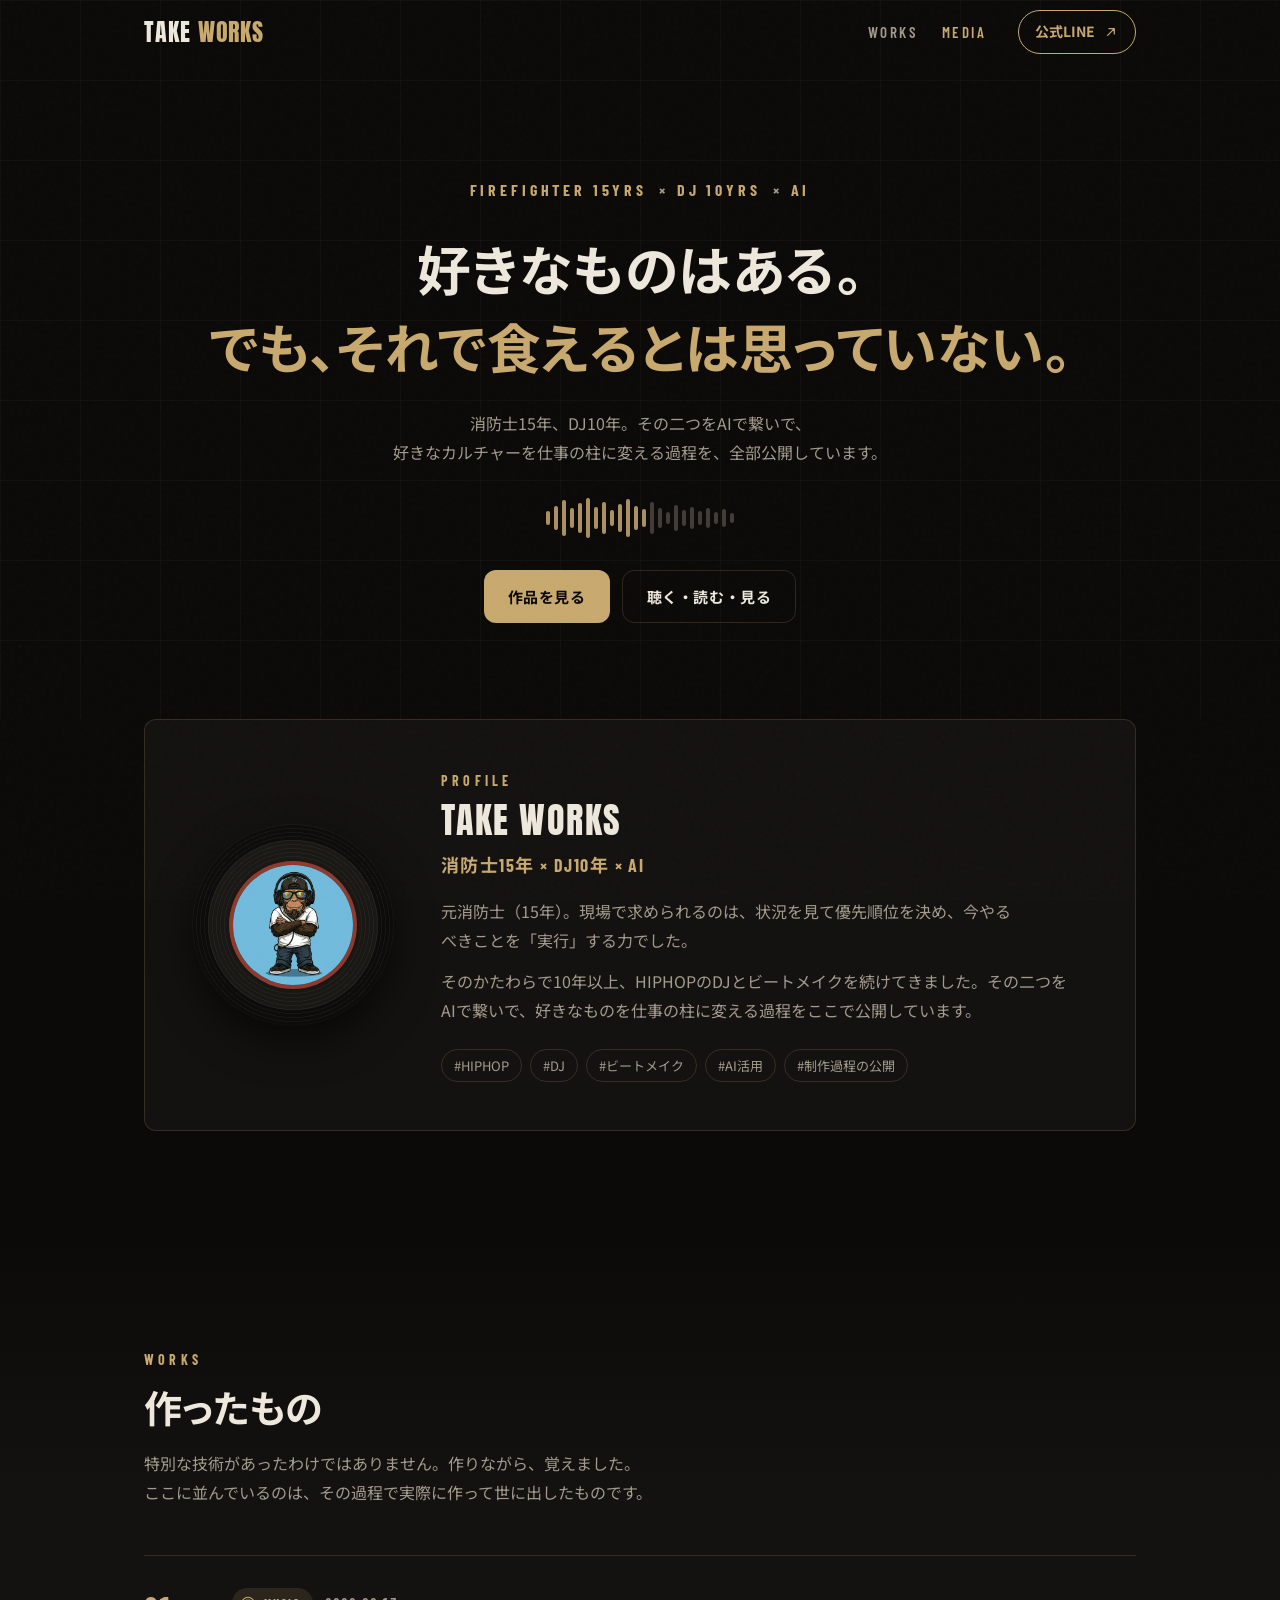
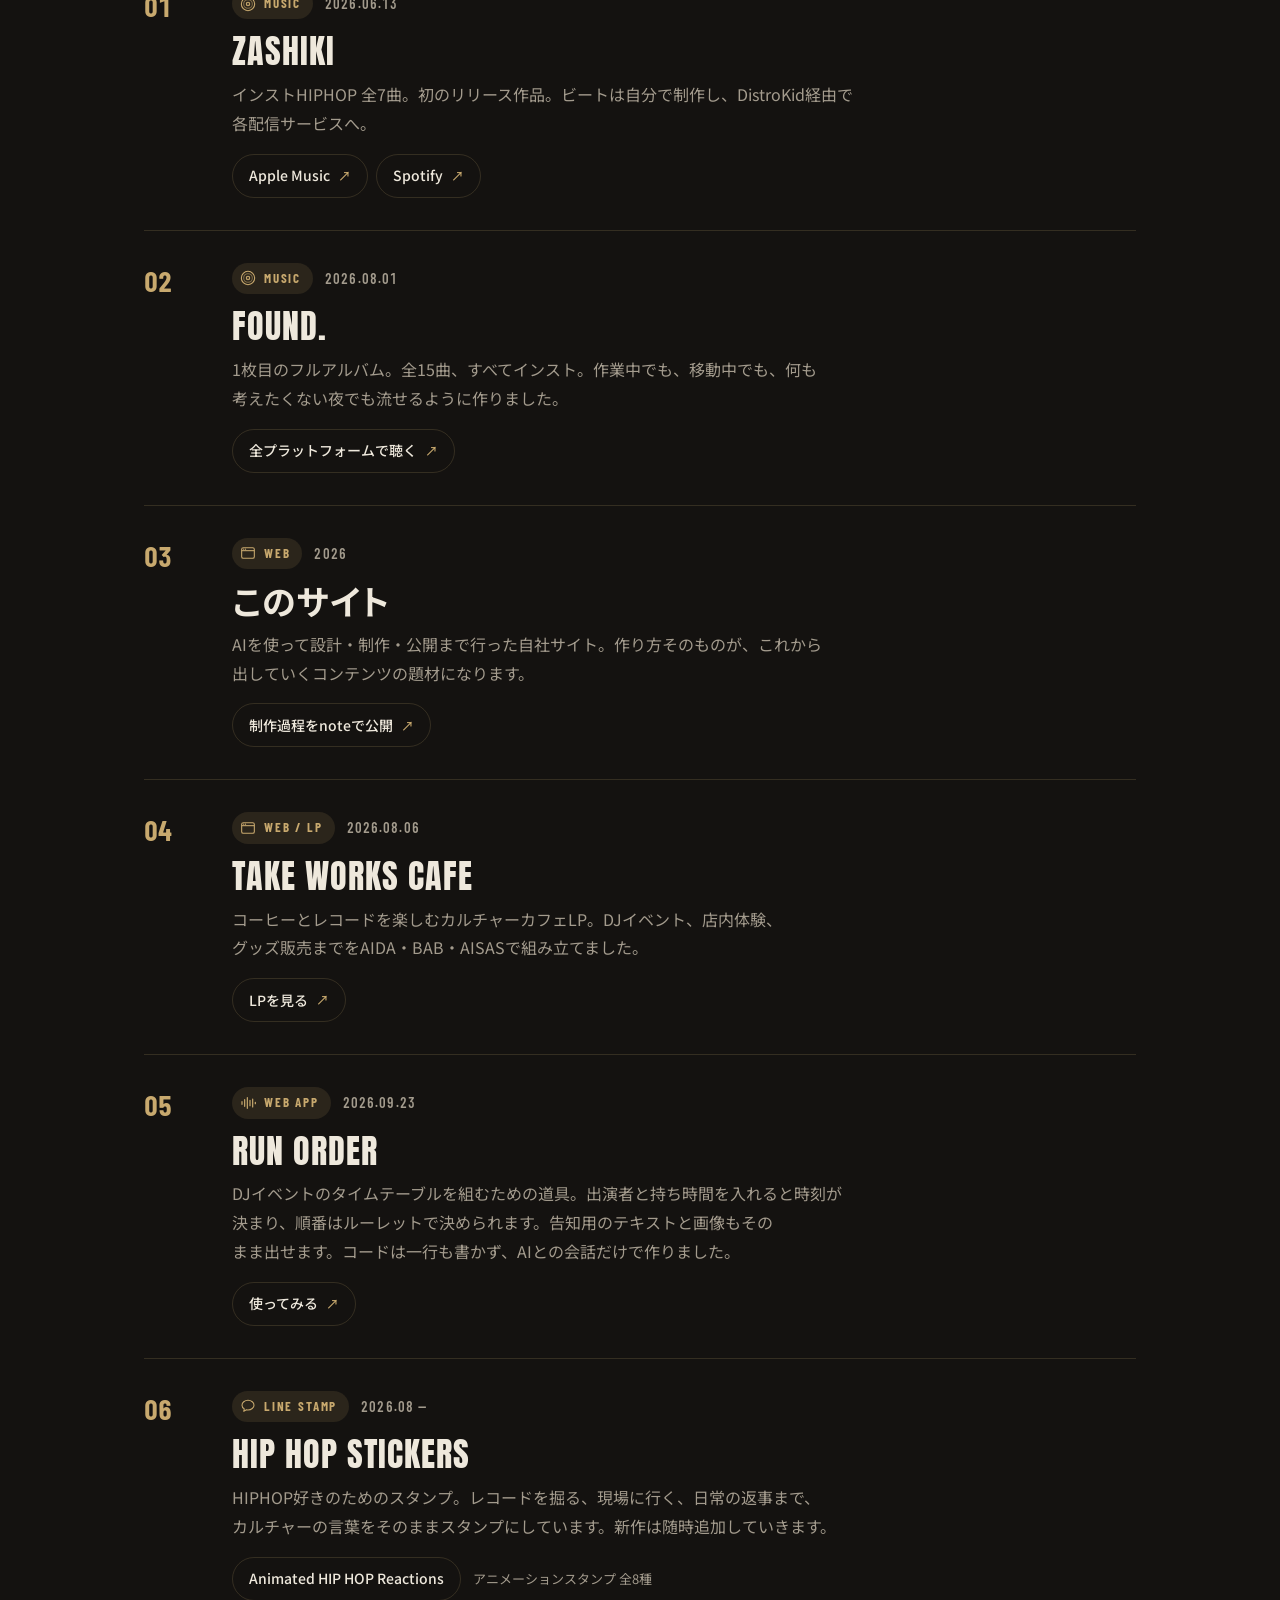
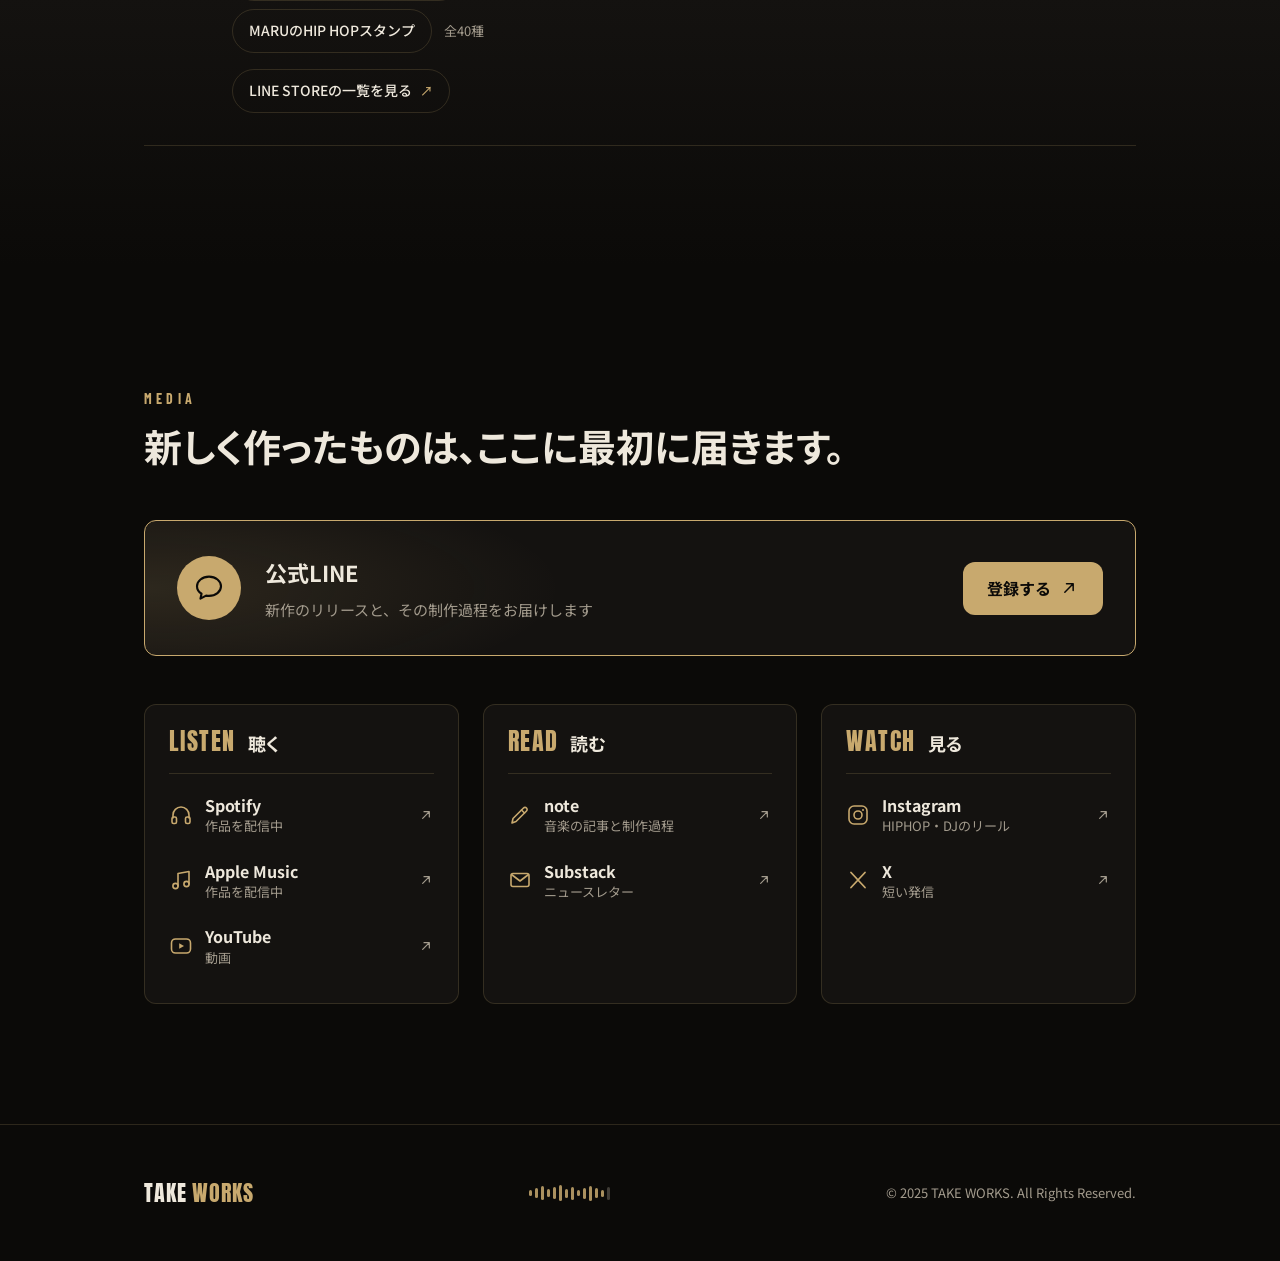
==== commit 27ec4070: "ヒーローのレコード盤を撤去し、RUN ORDERを更新 HP: - ヒーローのレコード盤・トーンアームを撤去し、中央揃え1列＋格子背景に戻す - DESIGN_DIRECTION.md に「ヒーローに" ====
--- a/index.html
+++ b/index.html
@@ -74,7 +74,7 @@
     HERO
   ============================================================ -->
   <header class="hero" id="hero">
-    <div class="hero__light" aria-hidden="true"></div>
+    <div class="hero__grid" aria-hidden="true"></div>
     <div class="hero__inner">
       <div class="hero__text">
         <p class="hero__label fade-in" data-delay="0"><span>FIREFIGHTER 15YRS</span><span class="hero__x">&times;</span><span>DJ 10YRS</span><span class="hero__x">&times;</span><span>AI</span></p>
@@ -90,12 +90,6 @@
         </div>
       </div>
 
-      <div class="hero__deck fade-in" data-delay="150" aria-hidden="true">
-        <div class="record">
-          <div class="record__disc"><div class="record__label"><span>TAKE<br>WORKS</span></div></div>
-        </div>
-        <div class="tonearm"></div>
-      </div>
     </div>
   </header>
 
--- a/css/site.css
+++ b/css/site.css
@@ -74,54 +74,32 @@
 .nav__burger span{display:block;width:22px;height:2px;background:var(--ink);border-radius:2px}
 .nav__mobile{display:none}
 
-/* ---------- ヒーロー ---------- */
-.hero{position:relative;overflow:hidden;padding-block:144px 96px}
-.hero__light{position:absolute;inset:0;pointer-events:none;
-  background:
-    radial-gradient(40% 55% at 78% 45%,rgba(200,169,110,.16),transparent 70%),
-    radial-gradient(35% 40% at 15% 20%,rgba(142,58,47,.10),transparent 70%)}
-.hero__inner{position:relative;max-width:1040px;margin:0 auto;padding-inline:24px;
-  display:grid;grid-template-columns:minmax(0,1.15fr) minmax(0,1fr);gap:48px;align-items:center}
-.hero__label{display:flex;flex-wrap:wrap;align-items:center;gap:8px 12px;
-  font-family:var(--num);font-weight:700;font-size:15px;letter-spacing:.2em;color:var(--gold);margin-bottom:24px}
+/* ---------- ヒーロー（中央揃え1列。2026-09-24 レコード盤は本人判断で撤去） ---------- */
+.hero{position:relative;overflow:hidden;padding-block:176px 96px}
+.hero__grid{position:absolute;inset:0;pointer-events:none;
+  background-image:
+    linear-gradient(rgba(200,169,110,.04) 1px,transparent 1px),
+    linear-gradient(90deg,rgba(200,169,110,.04) 1px,transparent 1px);
+  background-size:80px 80px}
+.hero__inner{position:relative;max-width:960px;margin:0 auto;padding-inline:24px;
+  display:flex;flex-direction:column;align-items:center;text-align:center}
+.hero__label{display:flex;flex-wrap:wrap;justify-content:center;align-items:center;gap:8px 12px;
+  font-family:var(--num);font-weight:700;font-size:16px;letter-spacing:.24em;color:var(--gold);margin-bottom:24px}
 .hero__x{color:var(--ink-mute);letter-spacing:0}
-.hero__headline{font-size:clamp(30px,4.6vw,52px);font-weight:700;line-height:1.35;letter-spacing:.01em}
+.hero__headline{font-size:clamp(28px,4.2vw,54px);font-weight:700;line-height:1.45;letter-spacing:.01em}
 .hero__headline span{display:block;color:var(--gold)}
-.hero__sub{margin-top:24px;color:var(--ink-mute);font-size:16px;max-width:36em}
-.hero__btns{display:flex;flex-wrap:wrap;gap:12px;margin-top:32px}
+.hero__sub{margin:24px auto 0;color:var(--ink-mute);font-size:16px;max-width:42em}
+.hero__btns{display:flex;flex-wrap:wrap;justify-content:center;gap:12px;margin-top:32px}
 
 /* 音の波形。バーはJSで並べる（装飾なので、JSが無くても本文は困らない） */
-.wave{display:flex;align-items:center;gap:4px;height:40px;margin-top:32px}
+.wave{display:flex;align-items:center;justify-content:center;gap:4px;height:40px;margin-top:32px}
 .wave i{display:block;width:4px;border-radius:2px;background:var(--gold);opacity:.85;
   height:calc(var(--h,.5) * 100%);transform-origin:center;animation:eq 1.6s ease-in-out infinite;
   animation-delay:calc(var(--d,0) * -1s)}
 .wave i:nth-child(n+14){background:var(--ink-mute);opacity:.35}
 @keyframes eq{0%,100%{transform:scaleY(1)}50%{transform:scaleY(.55)}}
-.wave--mini{height:16px;margin:0;gap:3px}
+.wave--mini{height:16px;margin:0;gap:3px;justify-content:flex-start}
 .wave--mini i{width:3px;animation:none}
-
-/* レコード盤。溝・ツヤ・赤いラベルをCSSだけで描く */
-.hero__deck{position:relative;justify-self:center;width:min(100%,420px);aspect-ratio:1}
-.record{position:absolute;inset:0;border-radius:50%;
-  box-shadow:0 30px 80px rgba(0,0,0,.7),0 0 0 1px rgba(255,255,255,.04)}
-.record__disc{position:absolute;inset:0;border-radius:50%;animation:spin 60s linear infinite;
-  background:
-    conic-gradient(from 30deg,transparent 0 12%,rgba(255,255,255,.07) 18%,transparent 26% 62%,rgba(255,255,255,.05) 68%,transparent 76%),
-    repeating-radial-gradient(circle at 50% 50%,rgba(255,255,255,.035) 0 1px,transparent 1px 4px),
-    radial-gradient(circle at 50% 50%,#1a1814 0 34%,#0d0c0a 34.5% 100%)}
-.record__label{position:absolute;inset:32%;border-radius:50%;display:grid;place-items:center;
-  background:radial-gradient(circle at 50% 50%,var(--bg) 0 6%,var(--label-red) 6.5% 100%);
-  box-shadow:inset 0 0 0 2px rgba(0,0,0,.25),inset 0 0 0 10px rgba(238,232,220,.06)}
-.record__label span{font-family:var(--disp);font-size:clamp(13px,1.6vw,18px);line-height:1.05;
-  letter-spacing:.08em;color:var(--ink);text-align:center;transform:translateY(-38%)}
-.tonearm{position:absolute;right:-2%;top:-4%;width:46%;height:6px;border-radius:3px;
-  background:linear-gradient(90deg,#8b7650,var(--gold));transform-origin:right center;transform:rotate(-34deg);
-  box-shadow:0 6px 16px rgba(0,0,0,.5)}
-.tonearm::before{content:"";position:absolute;right:-12px;top:-9px;width:24px;height:24px;border-radius:50%;
-  background:#2a251d;border:2px solid var(--gold)}
-.tonearm::after{content:"";position:absolute;left:-6px;top:-5px;width:16px;height:16px;border-radius:var(--r-sm);
-  background:var(--gold)}
-@keyframes spin{to{transform:rotate(360deg)}}
 
 /* ---------- セクション共通 ---------- */
 .section{padding-block:120px;position:relative}
@@ -213,8 +191,6 @@
 
 /* ---------- 画面が狭いとき ---------- */
 @media (max-width:900px){
-  .hero__inner{grid-template-columns:minmax(0,1fr)}
-  .hero__deck{order:-1;width:min(52vw,220px);margin-bottom:8px}
   .shelves{grid-template-columns:minmax(0,1fr)}
 }
 @media (max-width:720px){
@@ -225,7 +201,7 @@
   .nav__mobile ul{padding:8px 24px 24px}
   .nav__mobile a{display:block;padding:12px 0;min-height:44px;font-family:var(--num);font-weight:700;
     font-size:18px;letter-spacing:.12em;border-bottom:1px solid var(--line)}
-  .hero{padding-block:104px 64px}
+  .hero{padding-block:120px 64px}
   .section{padding-block:80px}
   .who{padding-block:0 64px}
   .profile{grid-template-columns:minmax(0,1fr);padding:32px 24px;gap:24px;justify-items:center}
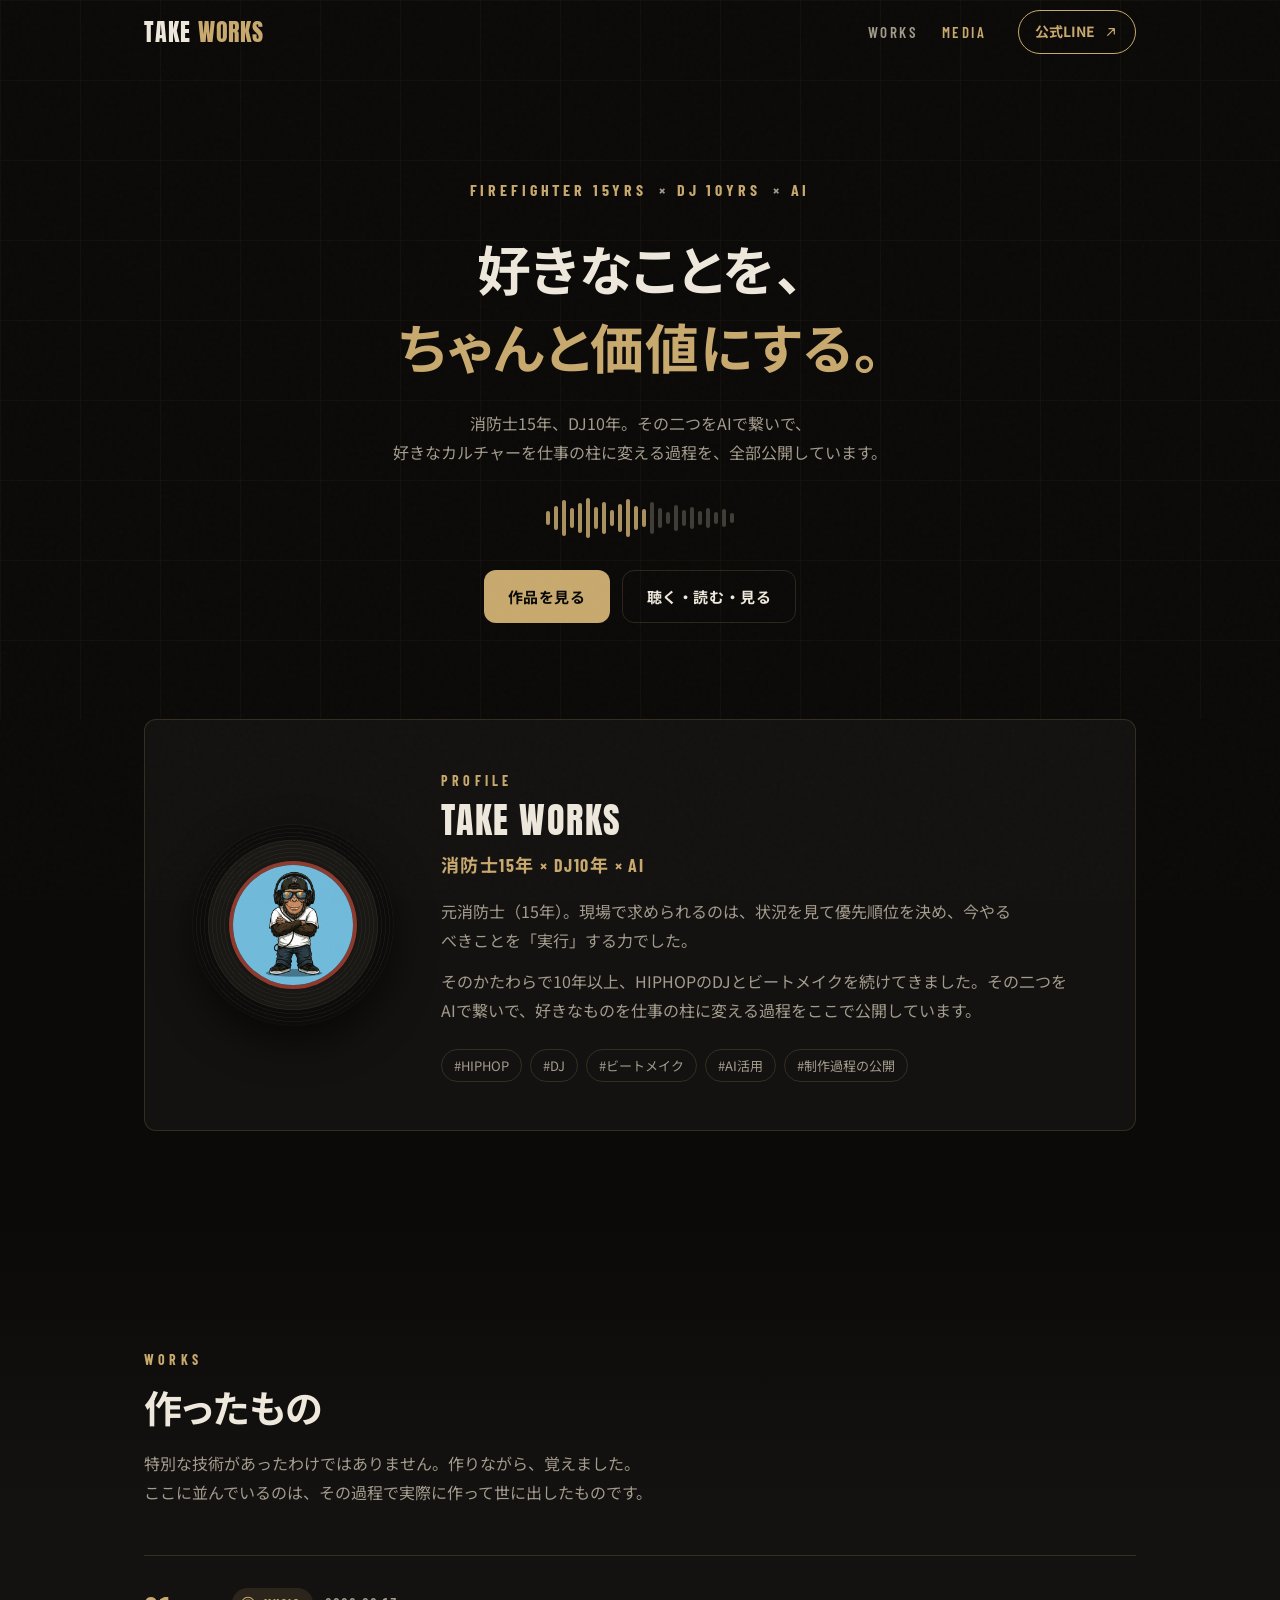
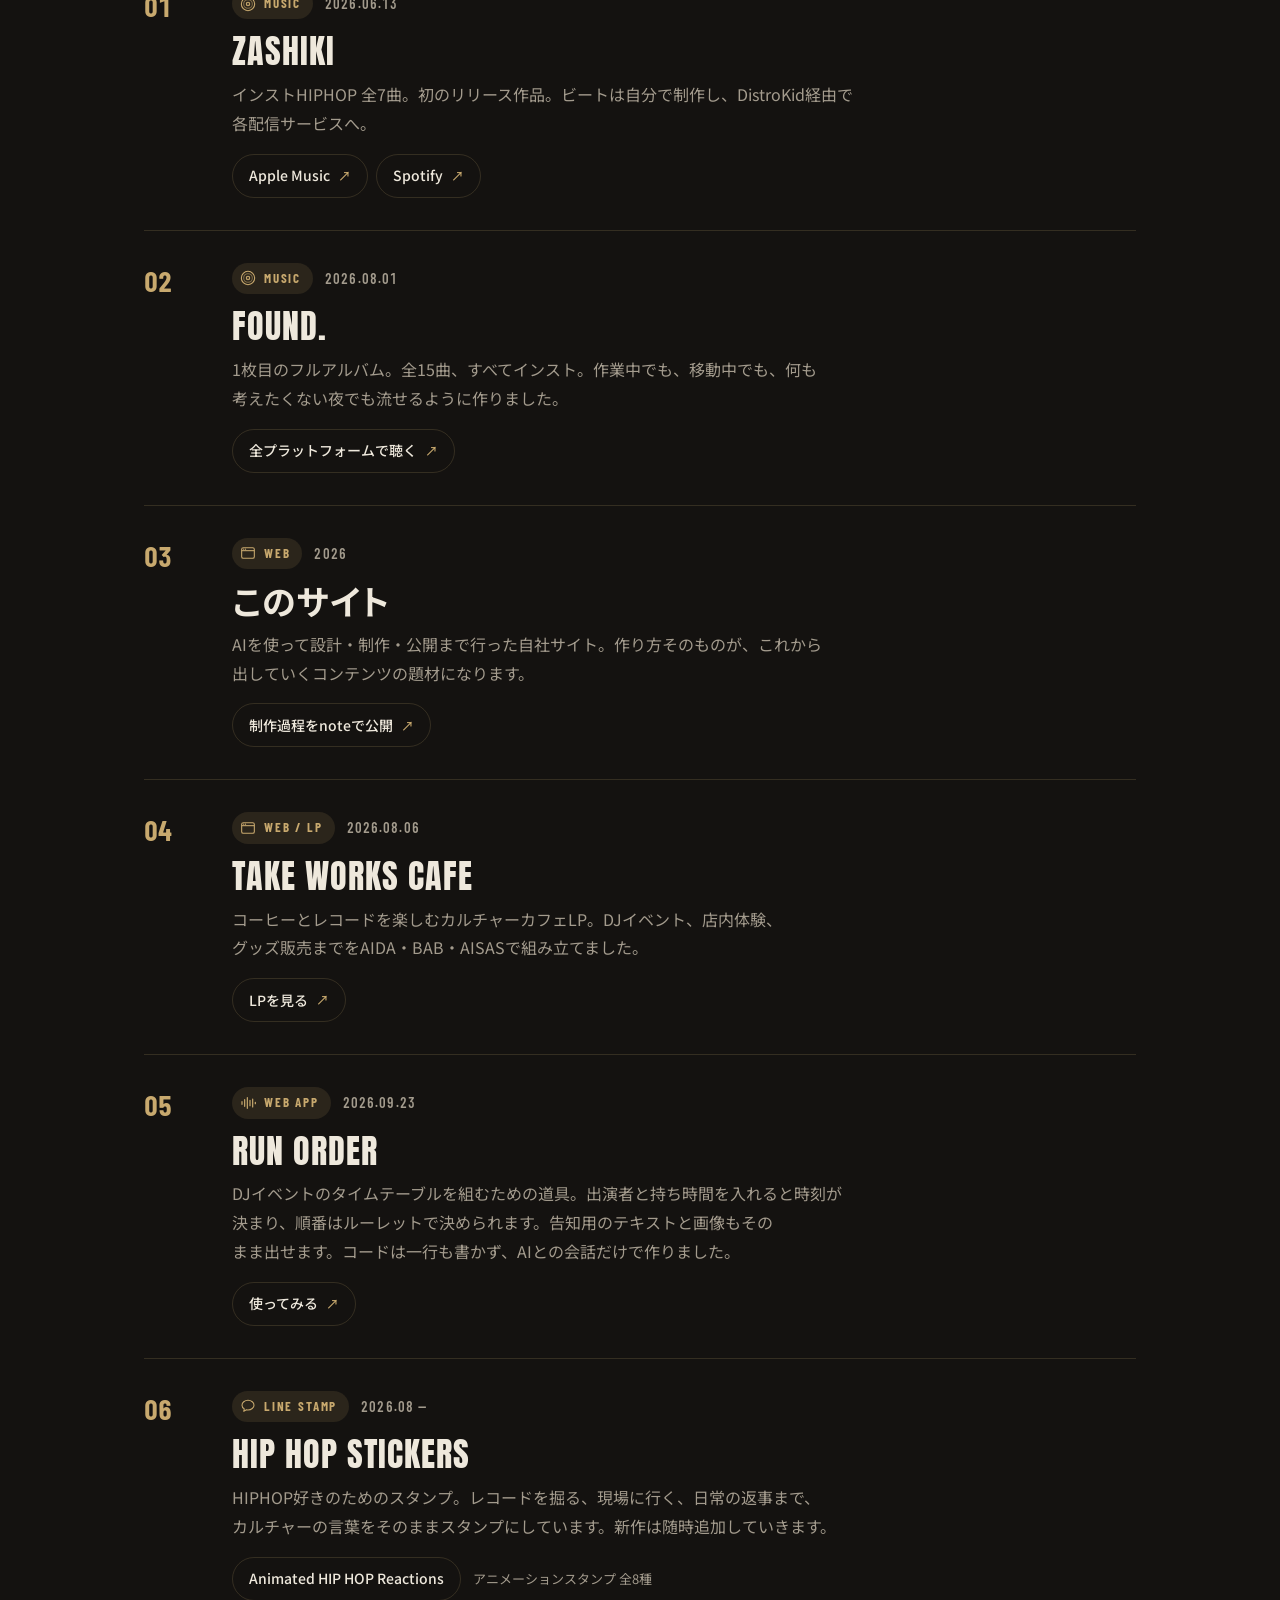
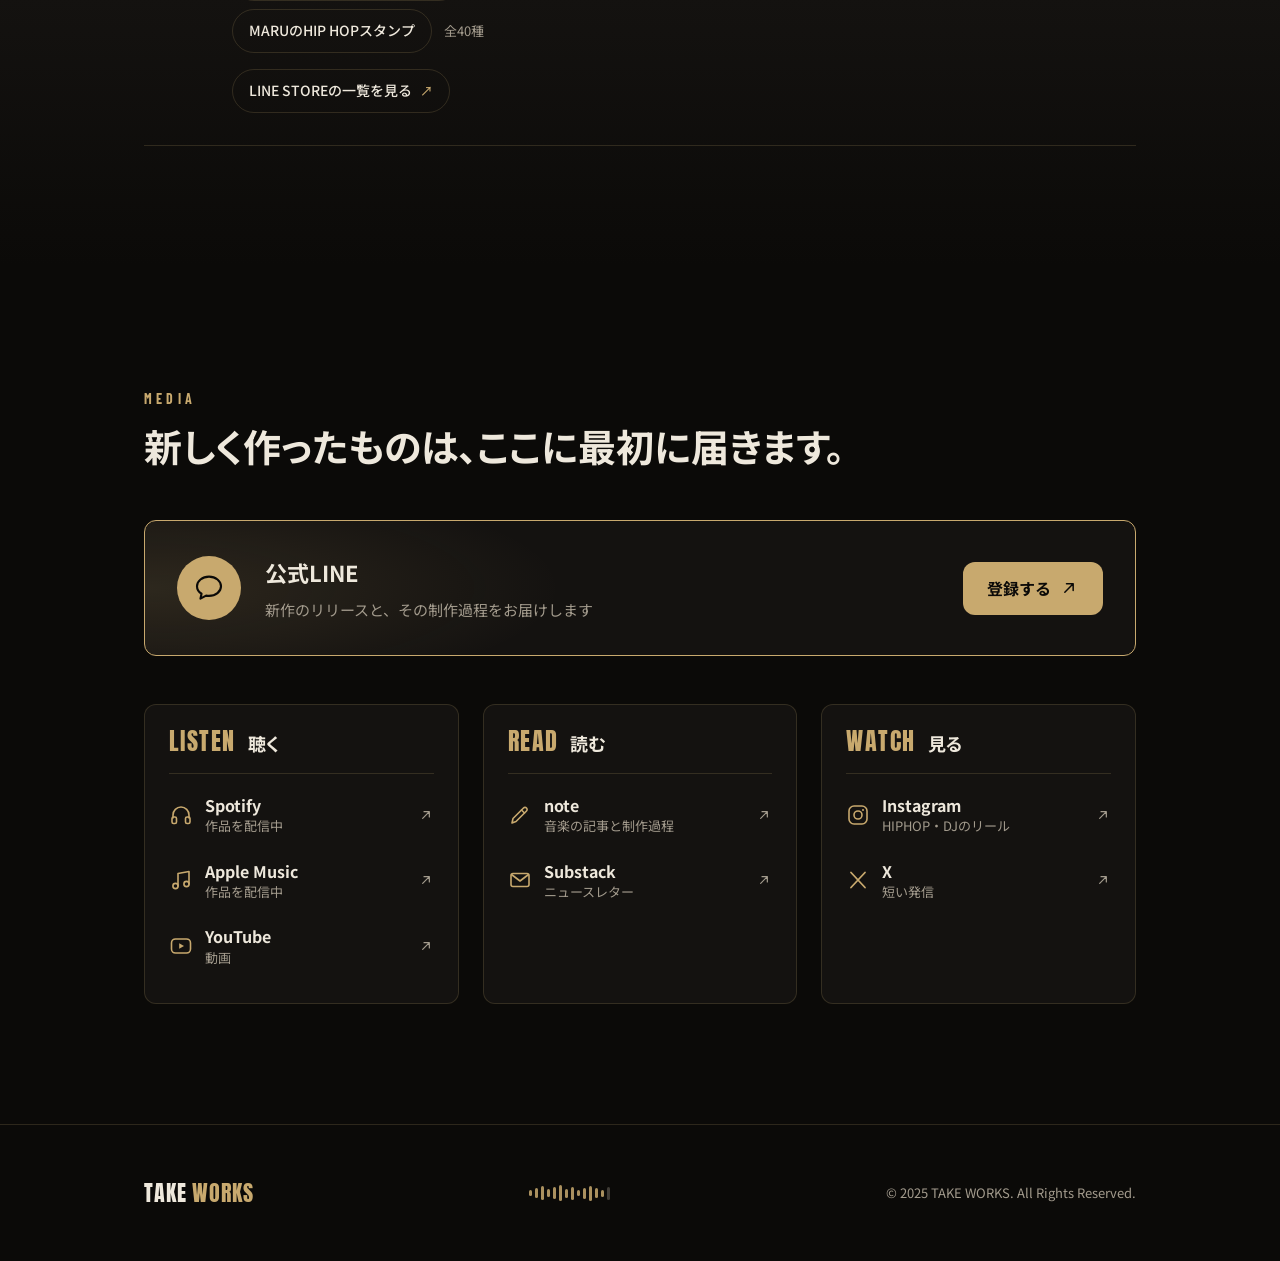
==== commit f1cd583b: "ヒーロー見出しを「好きなことを、ちゃんと価値にする。」に変更 見出し・ページタイトル・OGPタイトルの3か所を同じ文言に揃えた。  Co-Authored-By: Claude Sonnet 5 <n" ====
--- a/index.html
+++ b/index.html
@@ -3,11 +3,11 @@
 <head>
   <meta charset="UTF-8" />
   <meta name="viewport" content="width=device-width, initial-scale=1.0" />
-  <title>TAKE WORKS | 好きなものはある。でも、それで食えるとは思っていない。</title>
+  <title>TAKE WORKS | 好きなことを、ちゃんと価値にする。</title>
   <meta name="description" content="消防士15年 × DJ10年 × AI。好きなカルチャーを仕事の柱に変える過程を、全部公開しています。" />
 
   <!-- OGP Settings -->
-  <meta property="og:title" content="TAKE WORKS | 好きなものはある。でも、それで食えるとは思っていない。" />
+  <meta property="og:title" content="TAKE WORKS | 好きなことを、ちゃんと価値にする。" />
   <meta property="og:description" content="消防士15年 × DJ10年 × AI。好きなカルチャーを仕事の柱に変える過程を、全部公開しています。" />
   <meta property="og:url" content="https://takeworks-website.vercel.app/" />
   <meta property="og:image" content="https://takeworks-website.vercel.app/ogp.jpg" />
@@ -79,8 +79,8 @@
       <div class="hero__text">
         <p class="hero__label fade-in" data-delay="0"><span>FIREFIGHTER 15YRS</span><span class="hero__x">&times;</span><span>DJ 10YRS</span><span class="hero__x">&times;</span><span>AI</span></p>
         <h1 class="hero__headline fade-in" data-delay="100">
-          好きなものはある。<br>
-          <span>でも、それで食えるとは思っていない。</span>
+          好きなことを、<br>
+          <span>ちゃんと価値にする。</span>
         </h1>
         <p class="hero__sub fade-in" data-delay="200">消防士15年、DJ10年。その二つをAIで繋いで、<br class="br-pc">好きなカルチャーを仕事の柱に変える過程を、全部公開しています。</p>
         <div class="wave fade-in" data-delay="250" aria-hidden="true"></div>
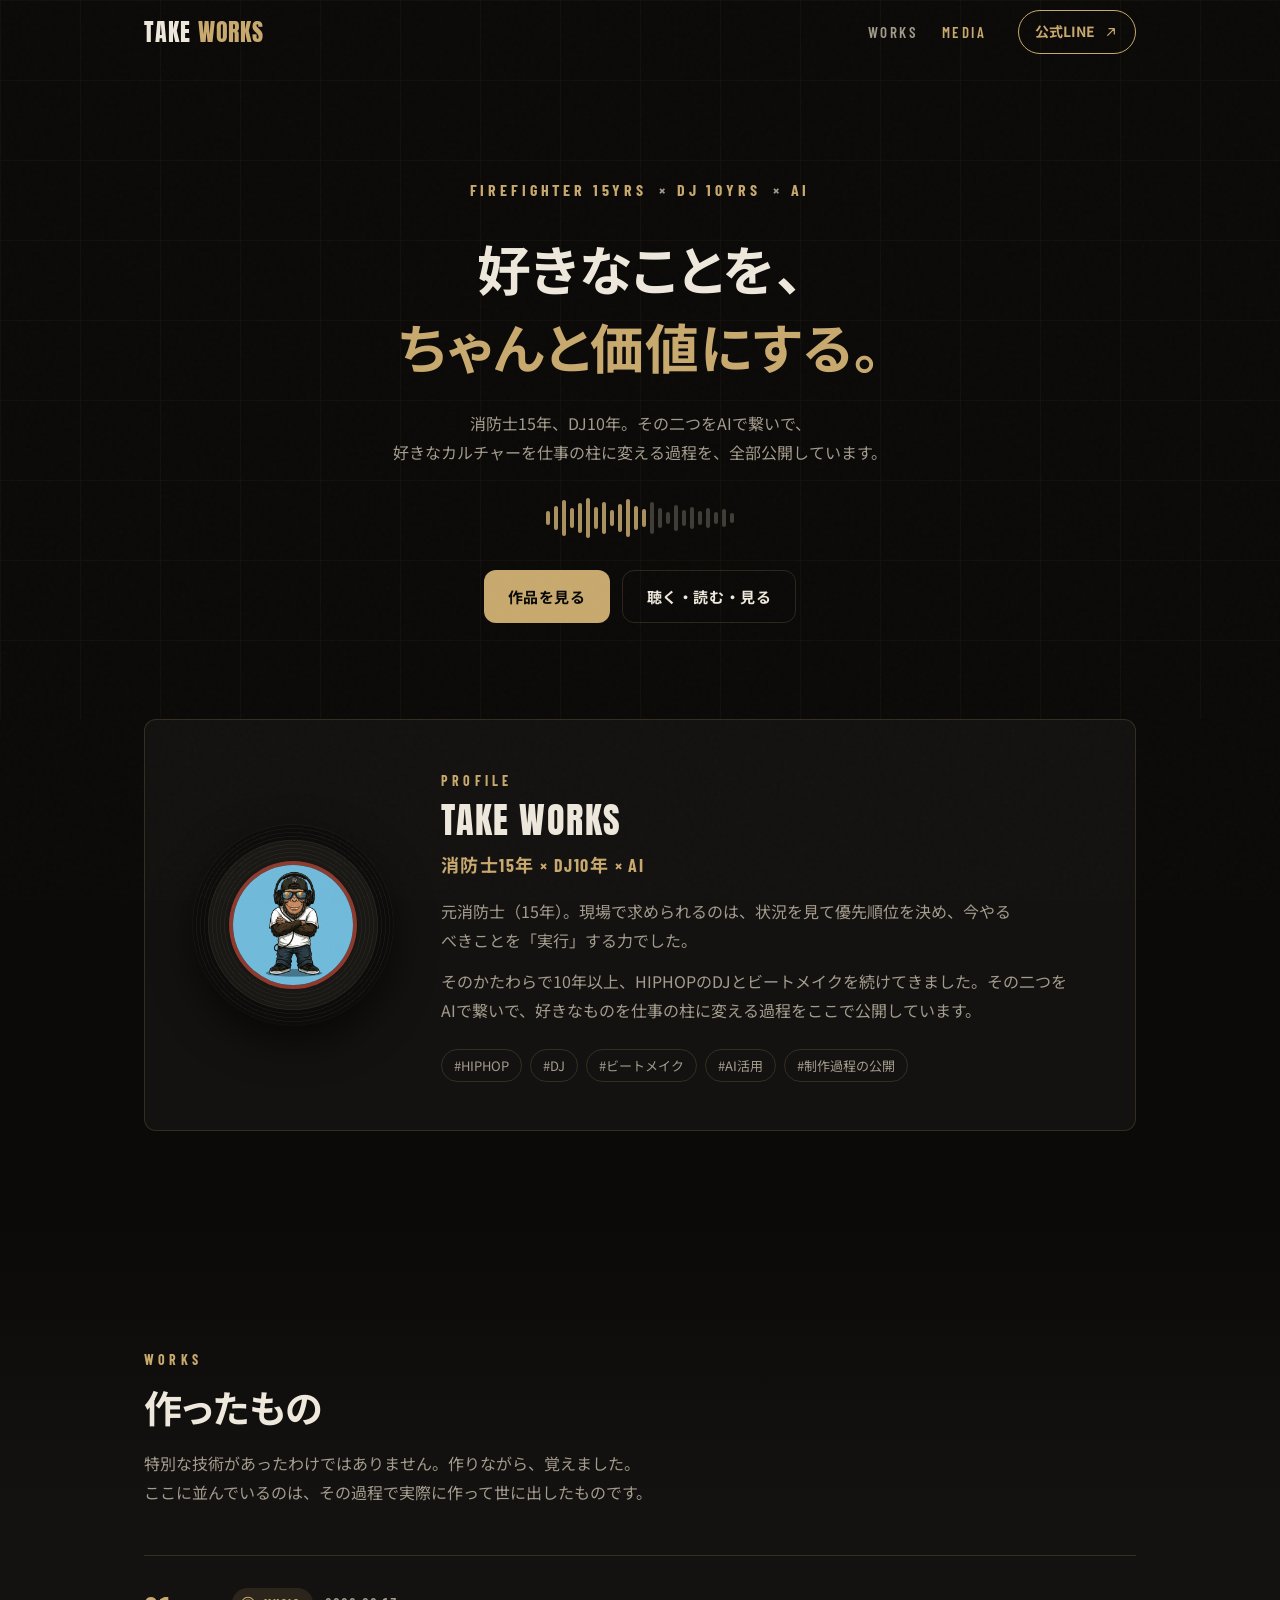
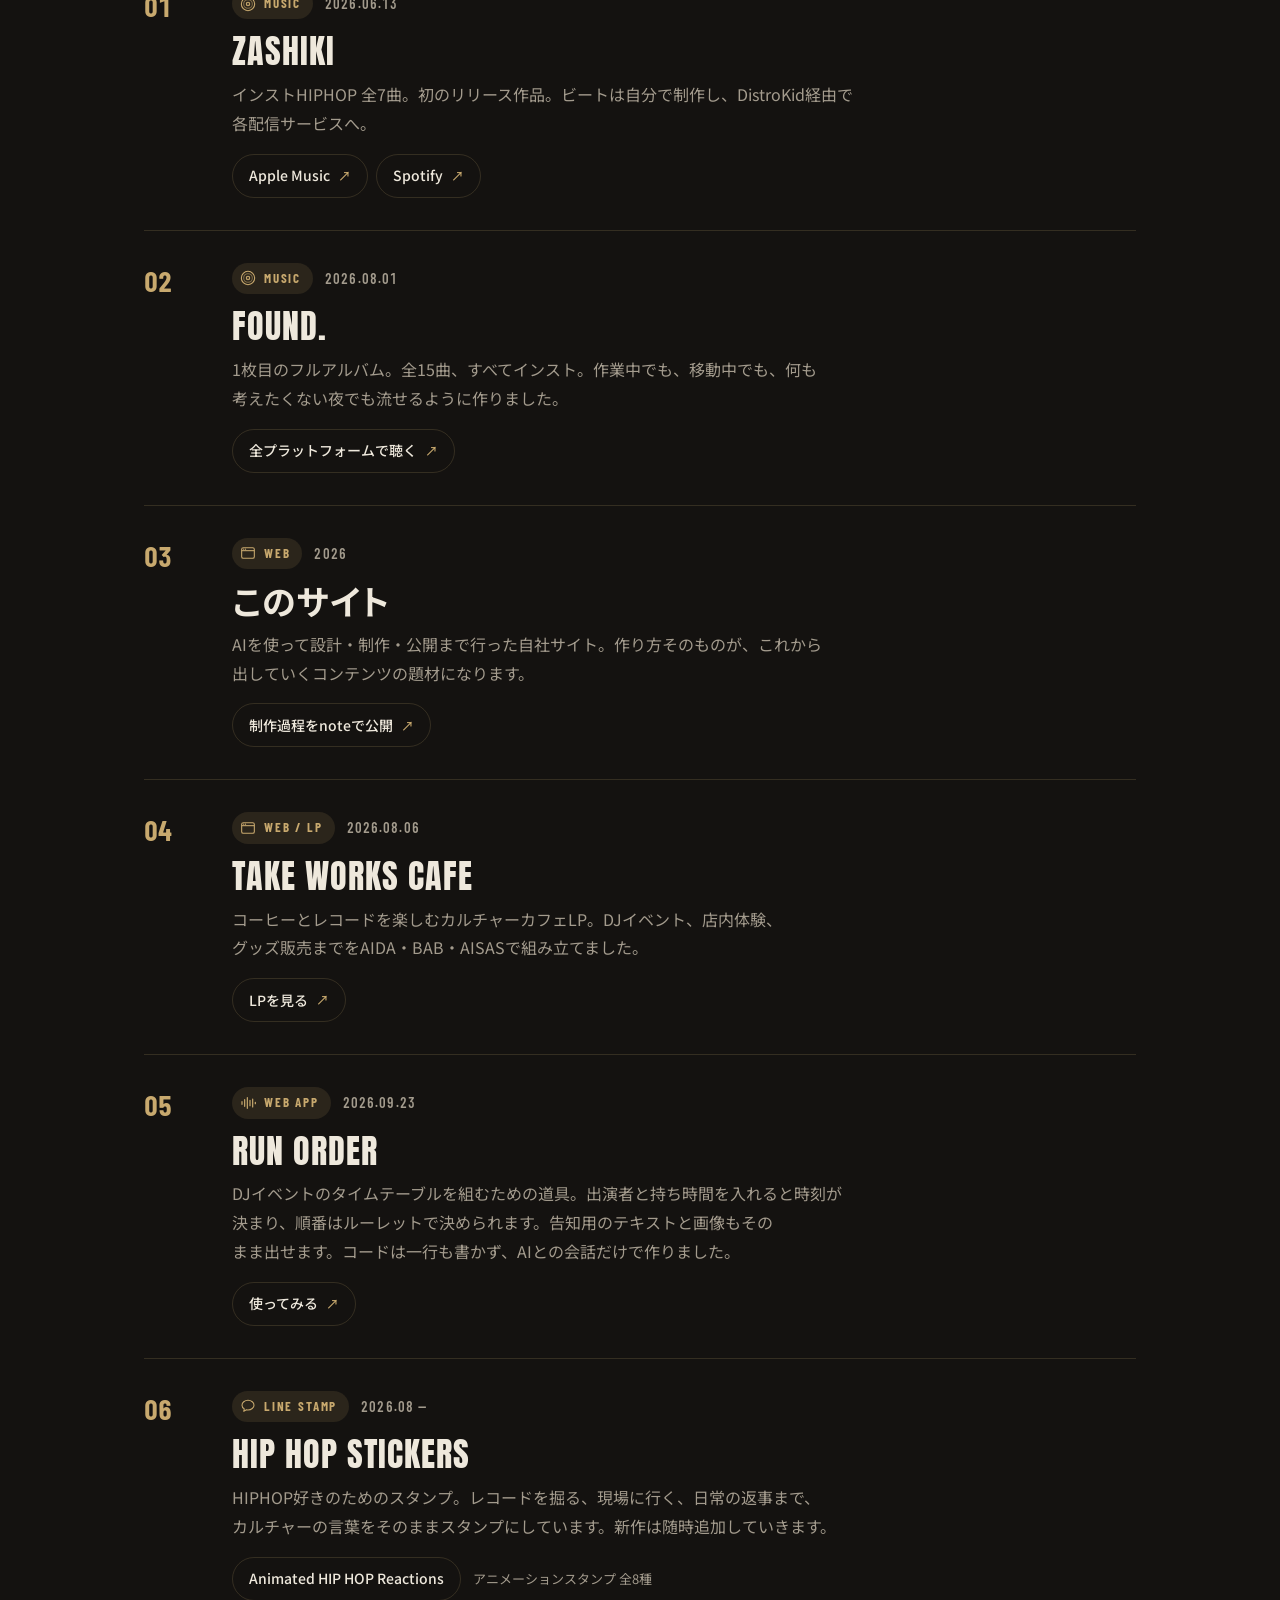
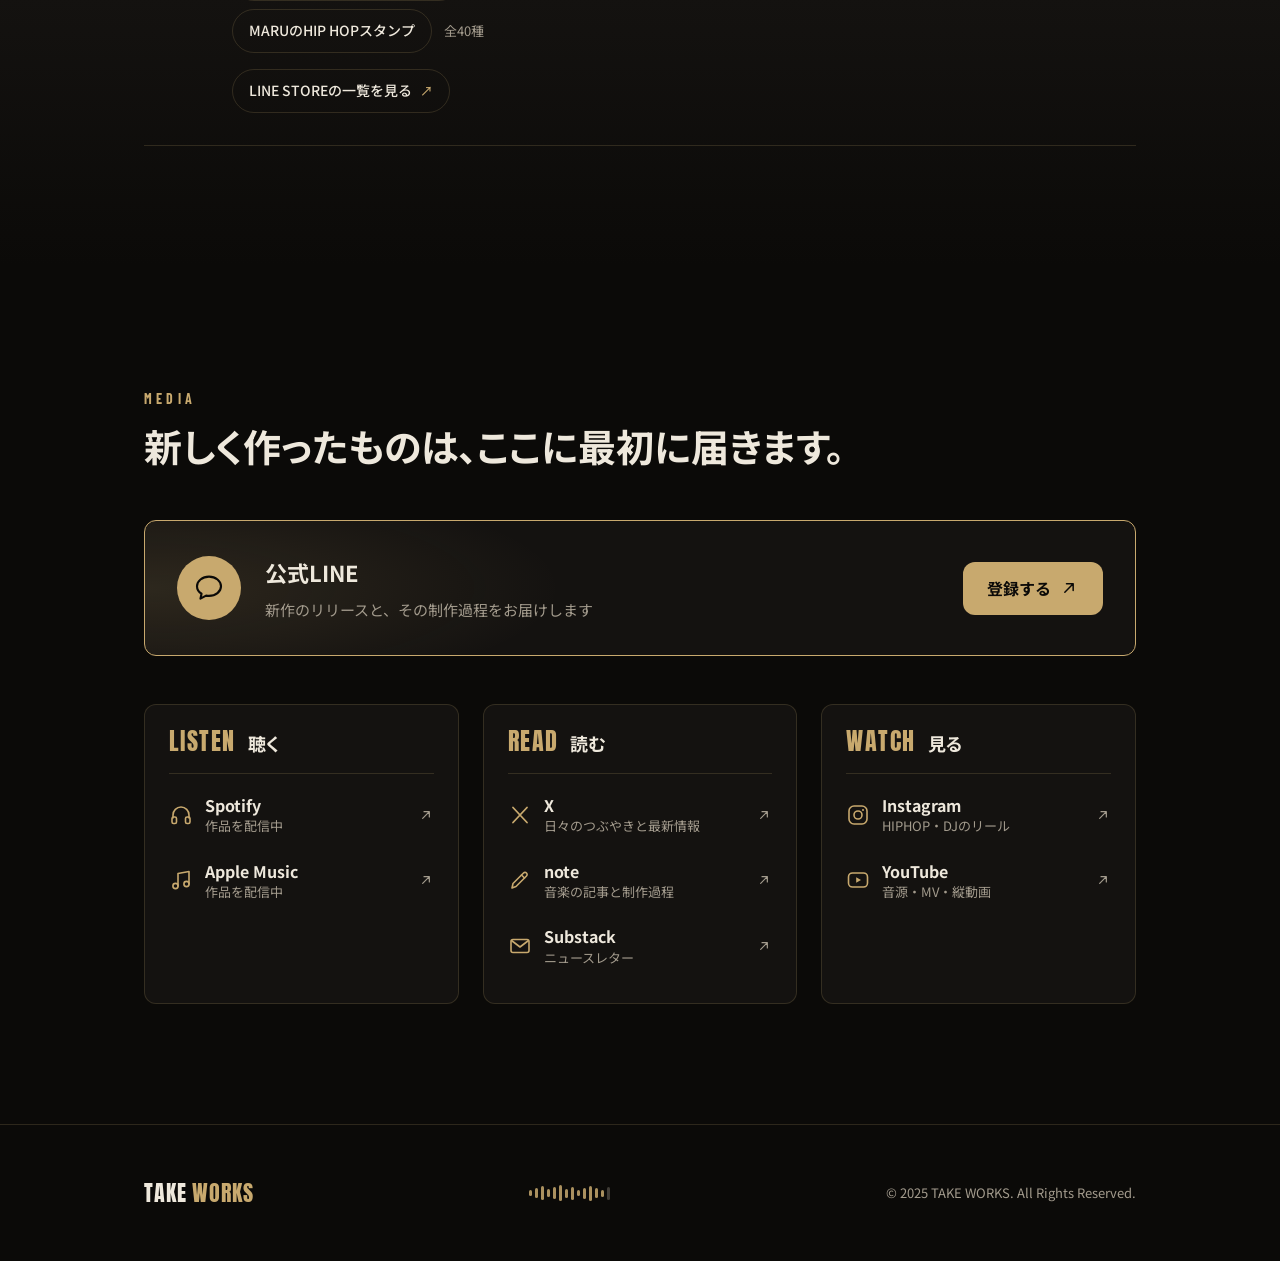
==== commit 16c01c4d: "シェア画像を新デザインに刷新、発信メディアの説明を追加 - シェア画像を黒×金の横長（1200x630）に作り直し。トップ用とRUN ORDER用の2枚   旧 ogp.jpg（青背景の正方形）は上書" ====
--- a/index.html
+++ b/index.html
@@ -10,10 +10,12 @@
   <meta property="og:title" content="TAKE WORKS | 好きなことを、ちゃんと価値にする。" />
   <meta property="og:description" content="消防士15年 × DJ10年 × AI。好きなカルチャーを仕事の柱に変える過程を、全部公開しています。" />
   <meta property="og:url" content="https://takeworks-website.vercel.app/" />
-  <meta property="og:image" content="https://takeworks-website.vercel.app/ogp.jpg" />
+  <meta property="og:image" content="https://takeworks-website.vercel.app/ogp-2026-09.jpg" />
+  <meta property="og:image:width" content="1200" />
+  <meta property="og:image:height" content="630" />
   <meta property="og:type" content="website" />
   <meta name="twitter:card" content="summary_large_image" />
-  <meta name="twitter:image" content="https://takeworks-website.vercel.app/ogp.jpg" />
+  <meta name="twitter:image" content="https://takeworks-website.vercel.app/ogp-2026-09.jpg" />
   <meta name="note:card" content="summary_large_image" />
 
   <!-- Google Fonts -->
@@ -248,12 +250,12 @@
           <ul class="shelf__list">
             <li><a class="media-row" href="https://open.spotify.com/intl-ja/track/0nyvBLzvUktXjzL9evwq5B?si=8aca7f522b0842ad" target="_blank" rel="noopener noreferrer"><svg class="ico" aria-hidden="true"><use href="#i-headphones"/></svg><span class="media-row__name">Spotify</span><span class="media-row__note">作品を配信中</span><svg class="ico media-row__go" aria-hidden="true"><use href="#i-arrow"/></svg></a></li>
             <li><a class="media-row" href="https://music.apple.com/us/album/zashiki/6778013028" target="_blank" rel="noopener noreferrer"><svg class="ico" aria-hidden="true"><use href="#i-note"/></svg><span class="media-row__name">Apple Music</span><span class="media-row__note">作品を配信中</span><svg class="ico media-row__go" aria-hidden="true"><use href="#i-arrow"/></svg></a></li>
-            <li><a class="media-row" href="https://www.youtube.com/@take_works1" target="_blank" rel="noopener noreferrer"><svg class="ico" aria-hidden="true"><use href="#i-play"/></svg><span class="media-row__name">YouTube</span><span class="media-row__note">動画</span><svg class="ico media-row__go" aria-hidden="true"><use href="#i-arrow"/></svg></a></li>
           </ul>
         </div>
         <div class="shelf">
           <h3 class="shelf__title"><span>READ</span>読む</h3>
           <ul class="shelf__list">
+            <li><a class="media-row" href="https://x.com/TAKE___WORKS" target="_blank" rel="noopener noreferrer"><svg class="ico" aria-hidden="true"><use href="#i-x"/></svg><span class="media-row__name">X</span><span class="media-row__note">日々のつぶやきと最新情報</span><svg class="ico media-row__go" aria-hidden="true"><use href="#i-arrow"/></svg></a></li>
             <li><a class="media-row" href="https://note.com/tim15" target="_blank" rel="noopener noreferrer"><svg class="ico" aria-hidden="true"><use href="#i-pen"/></svg><span class="media-row__name">note</span><span class="media-row__note">音楽の記事と制作過程</span><svg class="ico media-row__go" aria-hidden="true"><use href="#i-arrow"/></svg></a></li>
             <li><a class="media-row" href="https://substack.com/@takeworks" target="_blank" rel="noopener noreferrer"><svg class="ico" aria-hidden="true"><use href="#i-mail"/></svg><span class="media-row__name">Substack</span><span class="media-row__note">ニュースレター</span><svg class="ico media-row__go" aria-hidden="true"><use href="#i-arrow"/></svg></a></li>
           </ul>
@@ -262,7 +264,7 @@
           <h3 class="shelf__title"><span>WATCH</span>見る</h3>
           <ul class="shelf__list">
             <li><a class="media-row" href="https://www.instagram.com/take__works/?hl=ja" target="_blank" rel="noopener noreferrer"><svg class="ico" aria-hidden="true"><use href="#i-camera"/></svg><span class="media-row__name">Instagram</span><span class="media-row__note">HIPHOP・DJのリール</span><svg class="ico media-row__go" aria-hidden="true"><use href="#i-arrow"/></svg></a></li>
-            <li><a class="media-row" href="https://x.com/TAKE___WORKS" target="_blank" rel="noopener noreferrer"><svg class="ico" aria-hidden="true"><use href="#i-x"/></svg><span class="media-row__name">X</span><span class="media-row__note">短い発信</span><svg class="ico media-row__go" aria-hidden="true"><use href="#i-arrow"/></svg></a></li>
+            <li><a class="media-row" href="https://www.youtube.com/@take_works1" target="_blank" rel="noopener noreferrer"><svg class="ico" aria-hidden="true"><use href="#i-play"/></svg><span class="media-row__name">YouTube</span><span class="media-row__note">音源・MV・縦動画</span><svg class="ico media-row__go" aria-hidden="true"><use href="#i-arrow"/></svg></a></li>
           </ul>
         </div>
       </div>
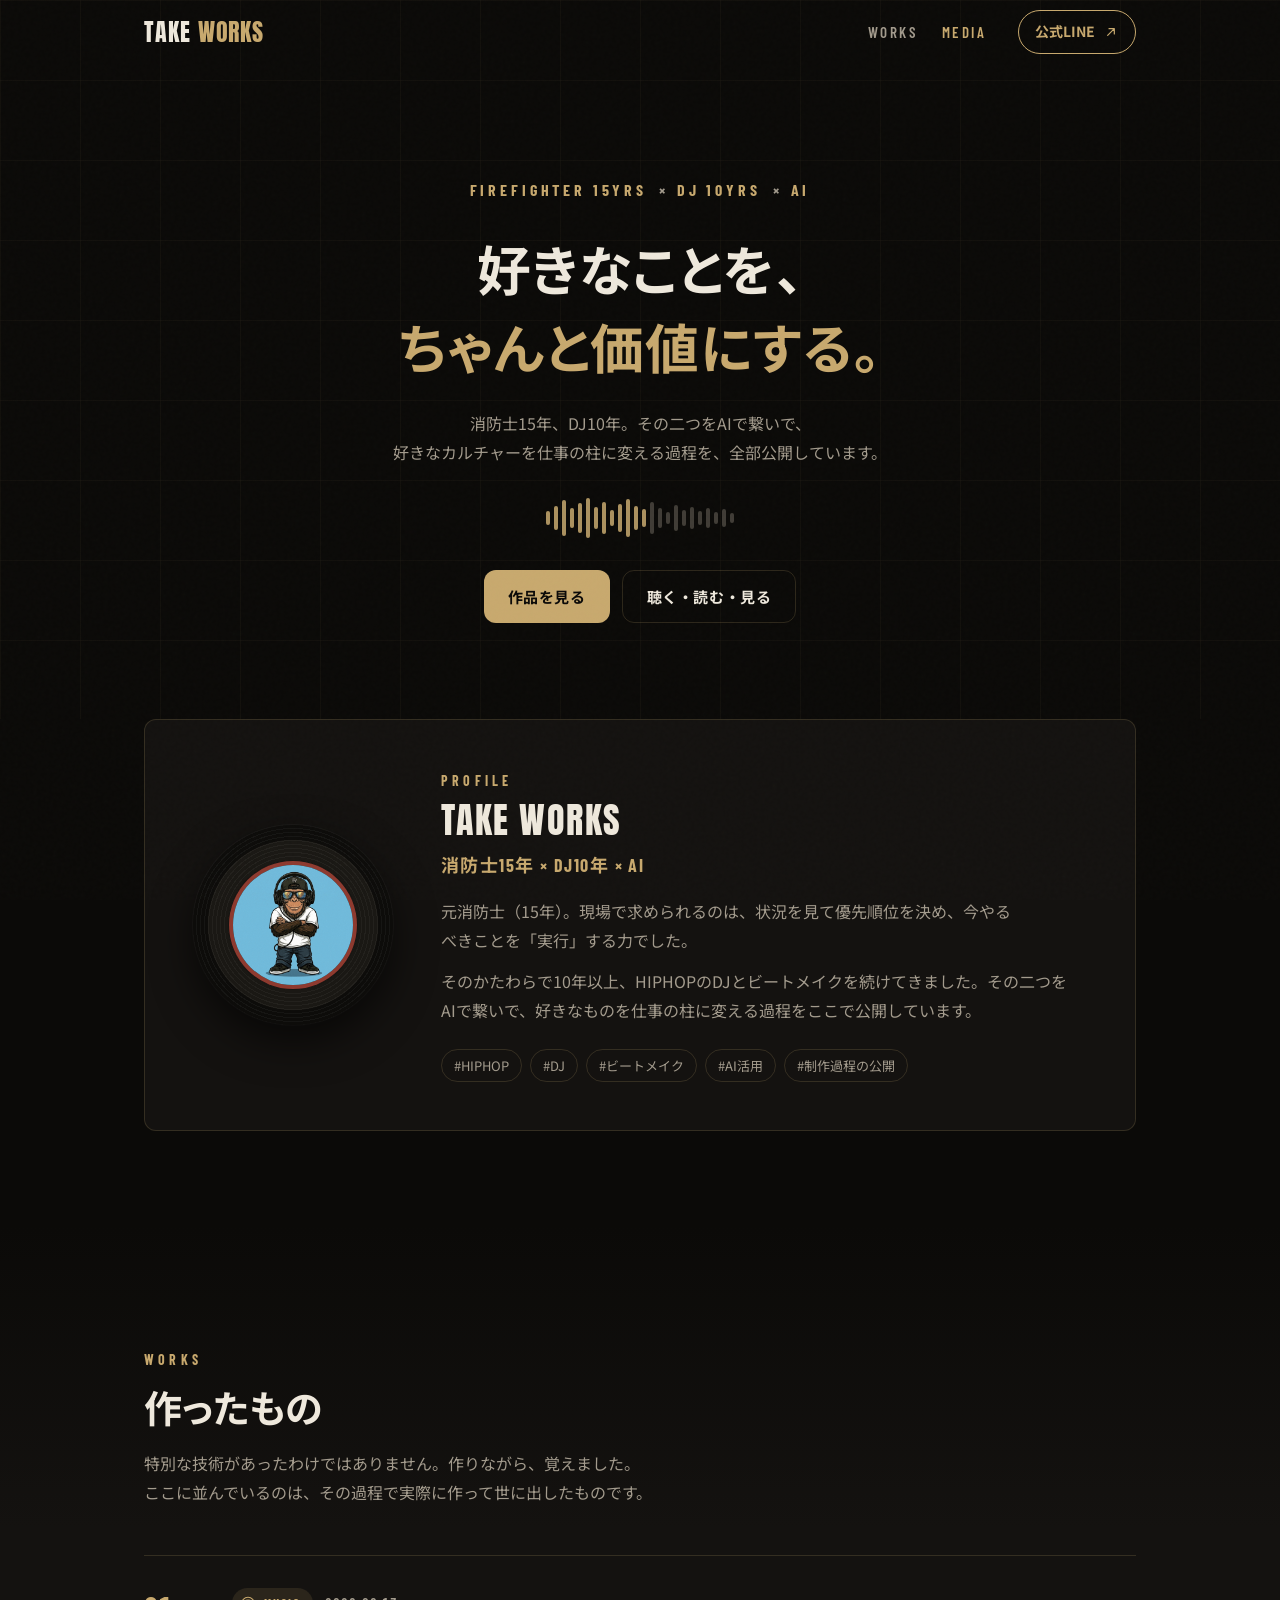
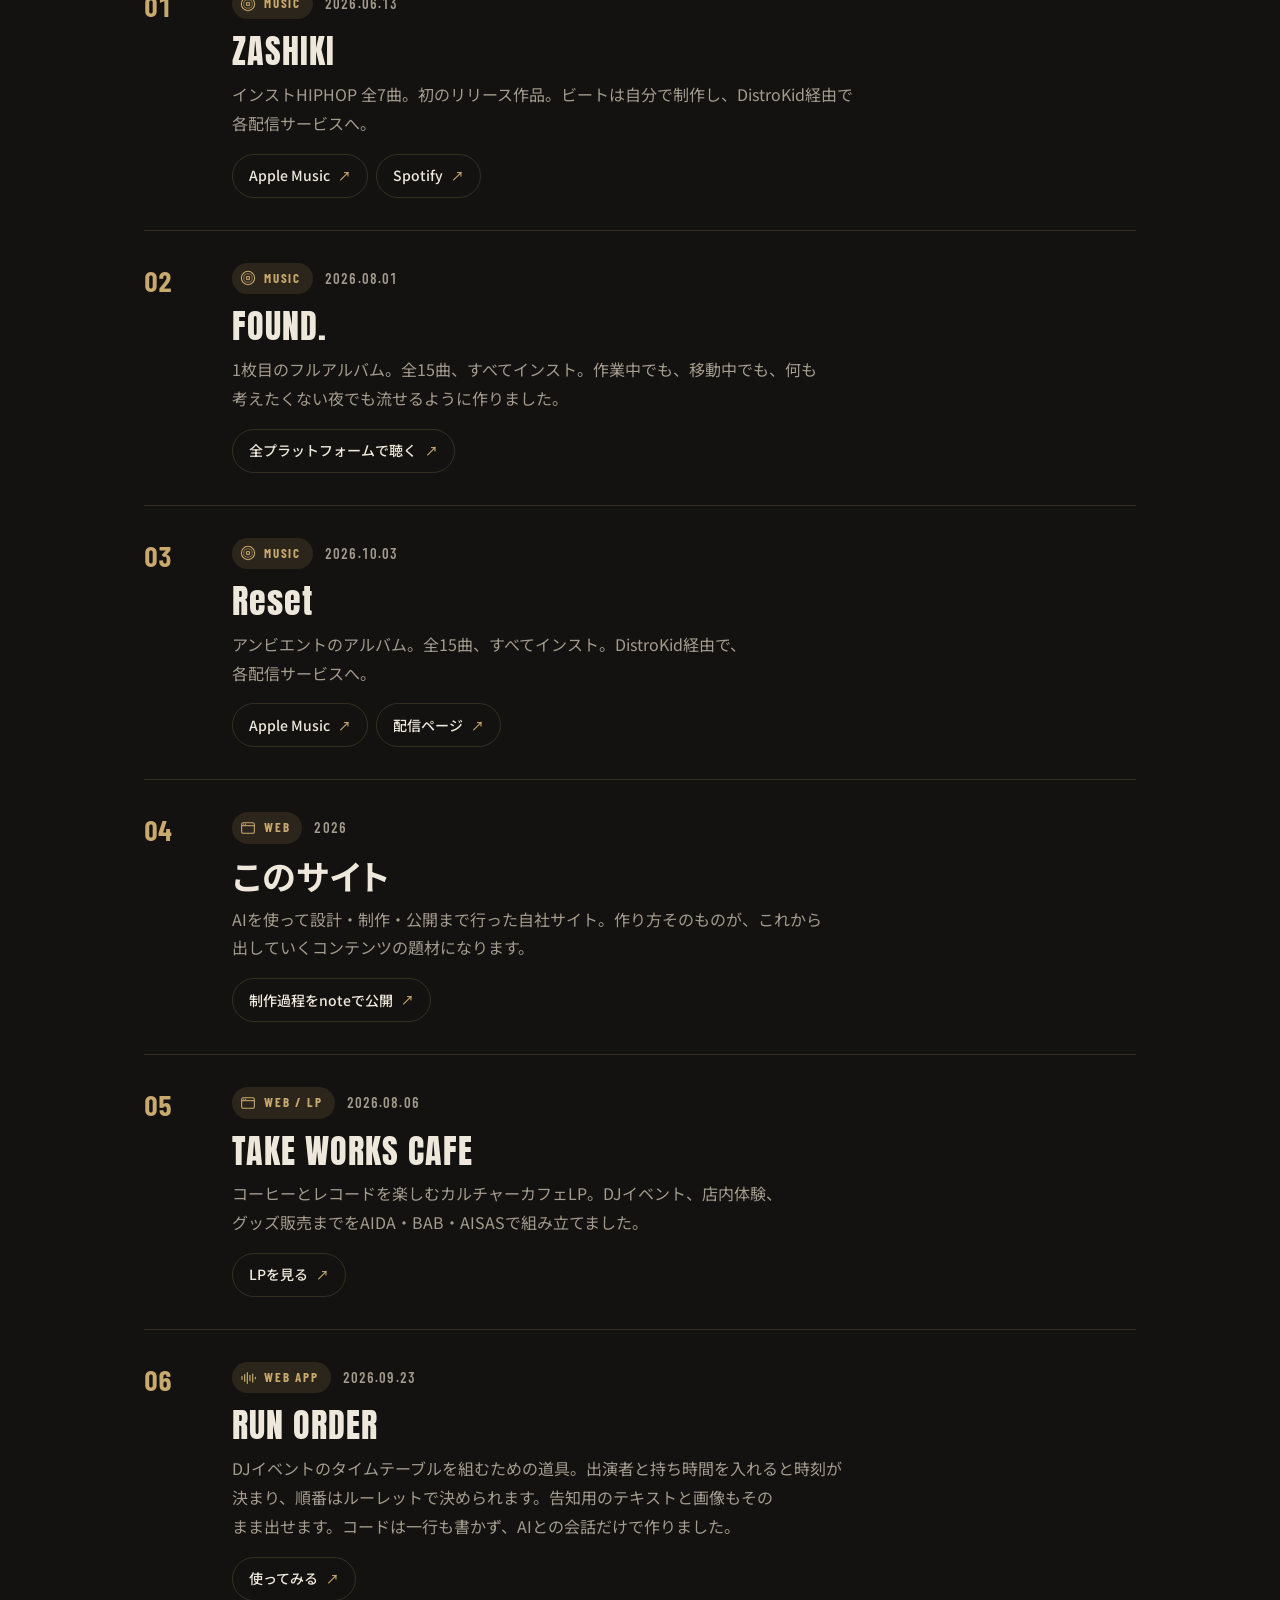
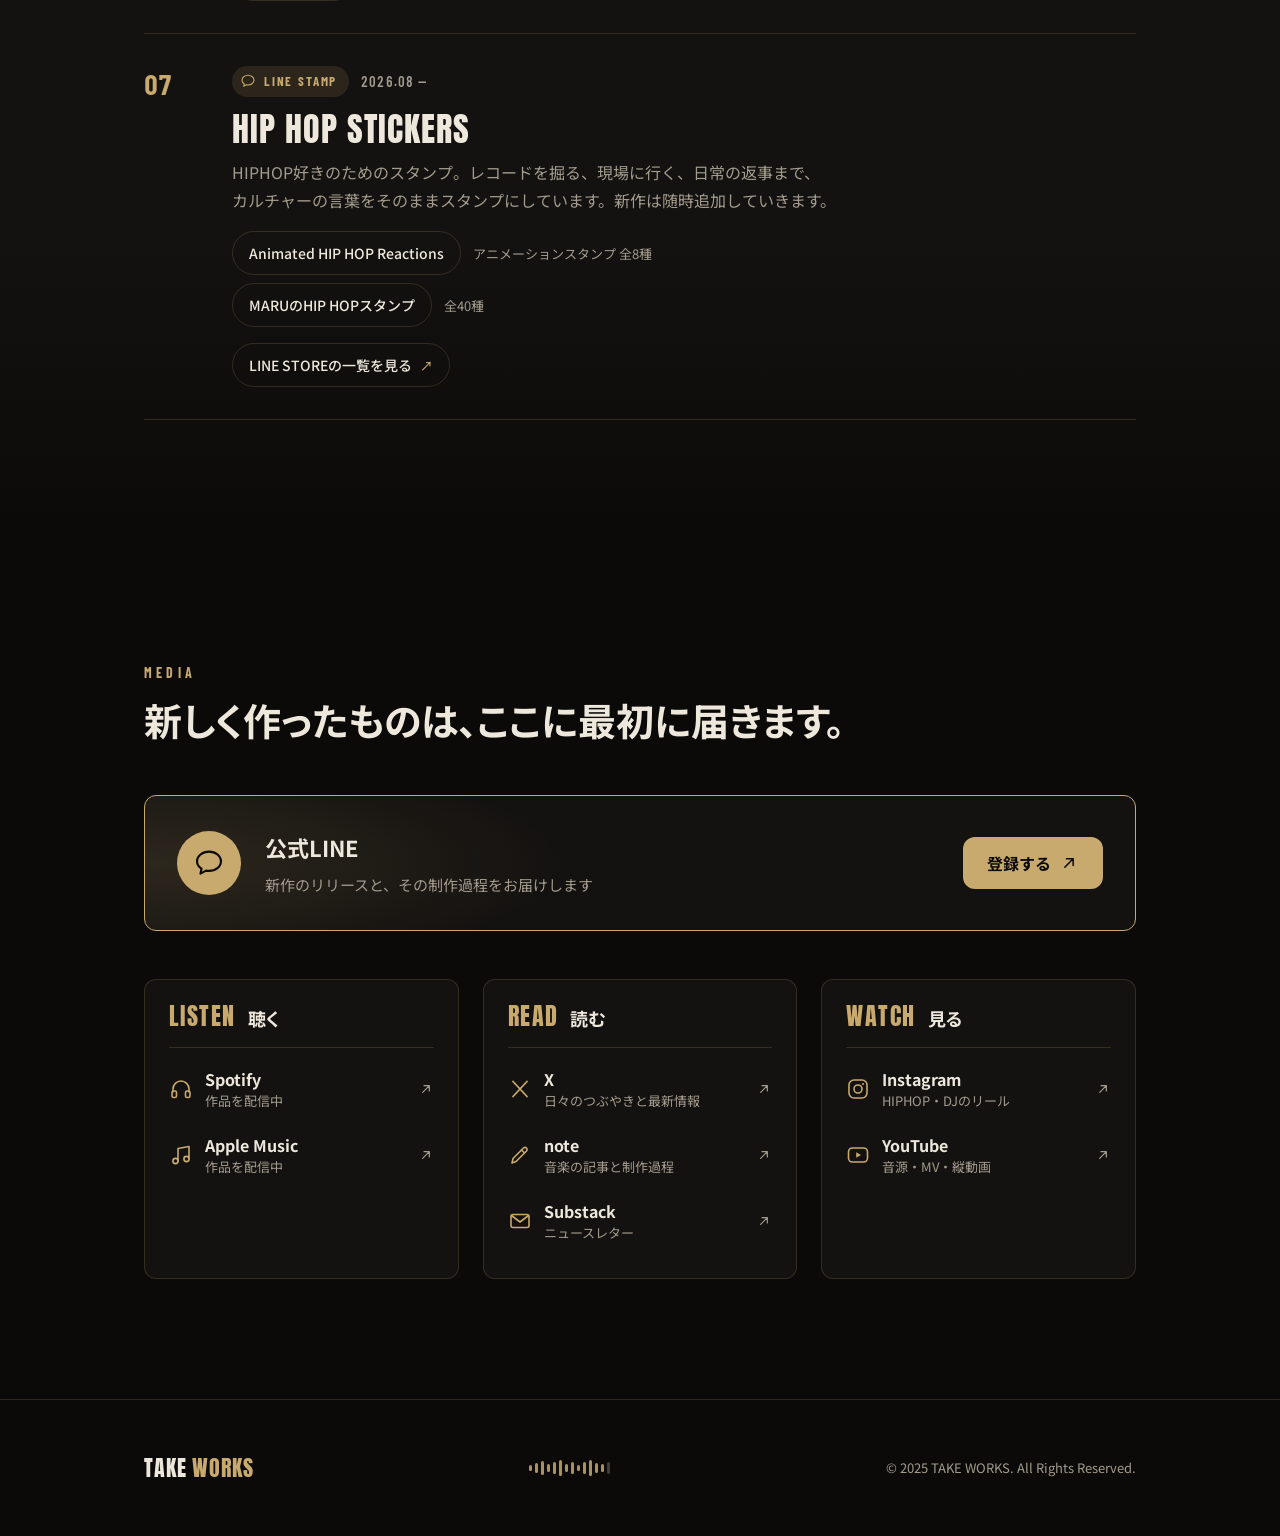
==== commit 062832a0: "WORKSにアルバム「Reset」を追加（全15曲・インスト、2026.10.03リリース） Co-Authored-By: Claude Sonnet 5.5 <noreply@anthropic." ====
--- a/index.html
+++ b/index.html
@@ -160,6 +160,19 @@
 
         <article class="work-card">
           <div class="work-card__meta">
+            <span class="work-card__type"><svg class="ico" aria-hidden="true"><use href="#i-vinyl"/></svg>MUSIC</span>
+            <span class="work-card__date">2026.10.03</span>
+          </div>
+          <h3 class="work-card__title">Reset</h3>
+          <p class="work-card__desc">アンビエントのアルバム。全15曲、すべてインスト。DistroKid経由で、各配信サービスへ。</p>
+          <div class="work-card__links">
+            <a href="https://music.apple.com/jp/album/reset/6818908630" target="_blank" rel="noopener noreferrer">Apple Music</a>
+            <a href="https://distrokid.com/hyperfollow/takeworks/reset" target="_blank" rel="noopener noreferrer">配信ページ</a>
+          </div>
+        </article>
+
+        <article class="work-card">
+          <div class="work-card__meta">
             <span class="work-card__type"><svg class="ico" aria-hidden="true"><use href="#i-browser"/></svg>WEB</span>
             <span class="work-card__date">2026</span>
           </div>
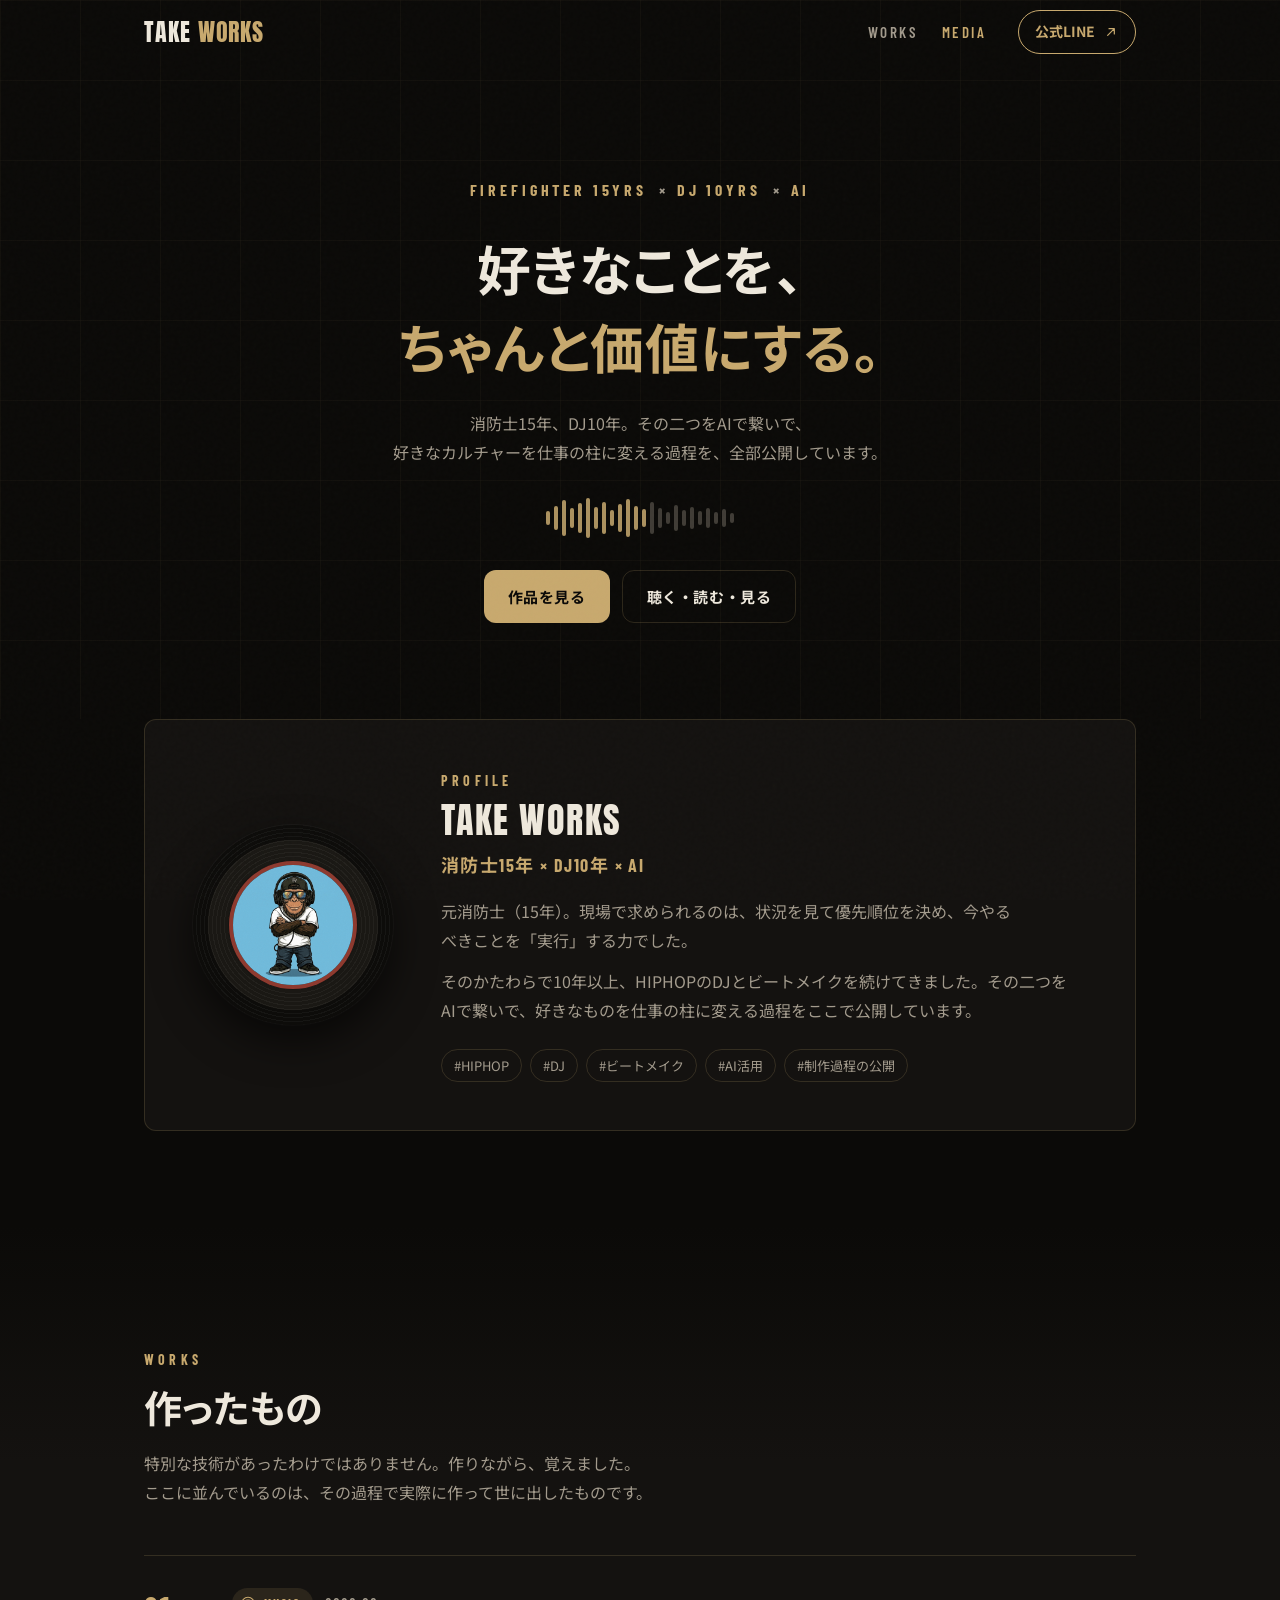
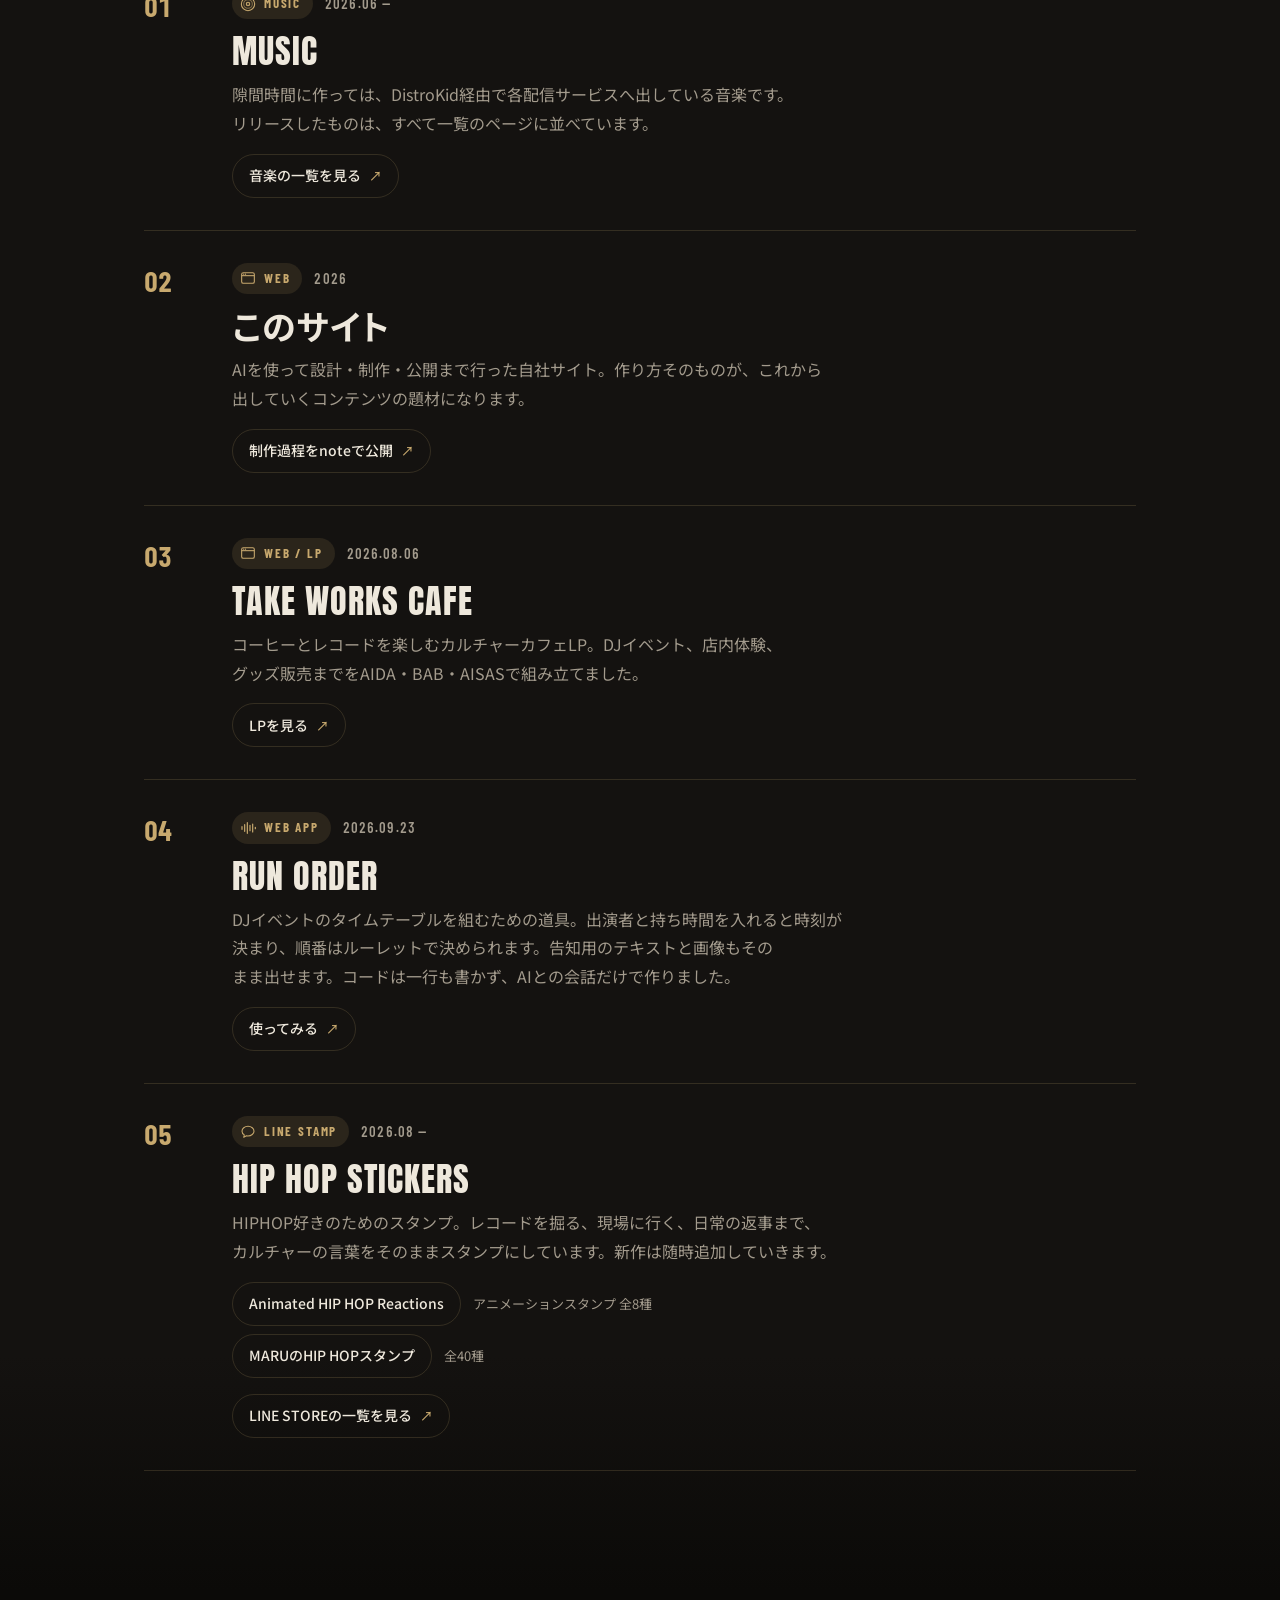
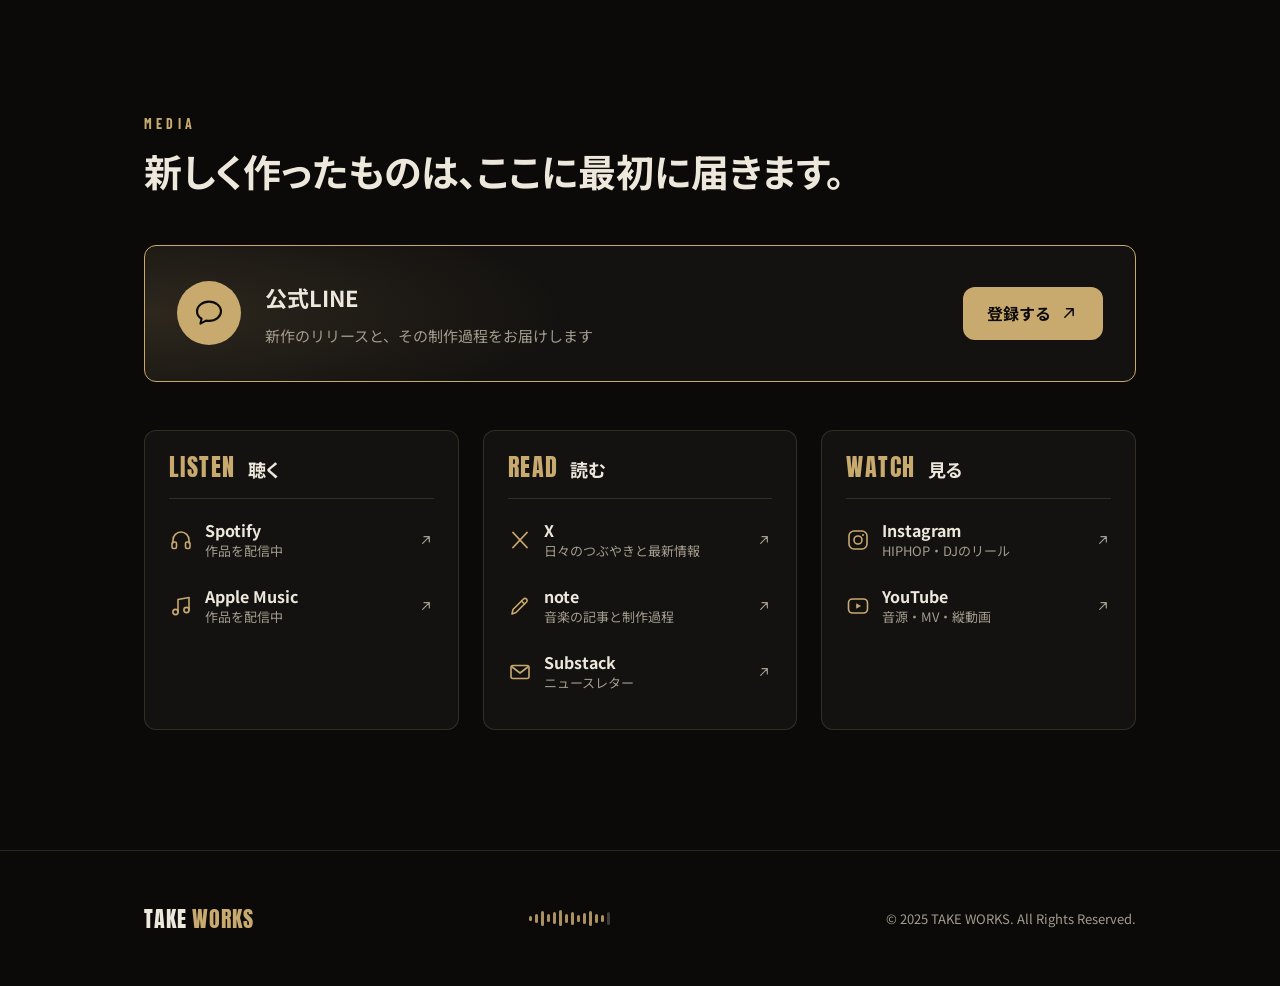
==== commit 1830bd5a: "音楽を music/ に分離し、トップのWORKSはMUSIC1枚に整理 Co-Authored-By: Claude Sonnet 5.5 <noreply@anthropic.com>" ====
--- a/index.html
+++ b/index.html
@@ -23,7 +23,7 @@
   <link rel="preconnect" href="https://fonts.gstatic.com" crossorigin />
   <link href="https://fonts.googleapis.com/css2?family=Anton&family=Barlow+Condensed:wght@500;600;700&family=Noto+Sans+JP:wght@400;500;700&display=swap" rel="stylesheet" />
 
-  <link rel="stylesheet" href="css/site.css?v=1" />
+  <link rel="stylesheet" href="css/site.css?v=2" />
   <meta name="theme-color" content="#0B0A08" />
 </head>
 <body>
@@ -136,38 +136,12 @@
         <article class="work-card">
           <div class="work-card__meta">
             <span class="work-card__type"><svg class="ico" aria-hidden="true"><use href="#i-vinyl"/></svg>MUSIC</span>
-            <span class="work-card__date">2026.06.13</span>
-          </div>
-          <h3 class="work-card__title">ZASHIKI</h3>
-          <p class="work-card__desc">インストHIPHOP 全7曲。初のリリース作品。ビートは自分で制作し、DistroKid経由で各配信サービスへ。</p>
-          <div class="work-card__links">
-            <a href="https://music.apple.com/us/album/zashiki/6778013028" target="_blank" rel="noopener noreferrer">Apple Music</a>
-            <a href="https://open.spotify.com/intl-ja/track/0nyvBLzvUktXjzL9evwq5B?si=8aca7f522b0842ad" target="_blank" rel="noopener noreferrer">Spotify</a>
-          </div>
-        </article>
-
-        <article class="work-card">
-          <div class="work-card__meta">
-            <span class="work-card__type"><svg class="ico" aria-hidden="true"><use href="#i-vinyl"/></svg>MUSIC</span>
-            <span class="work-card__date">2026.08.01</span>
-          </div>
-          <h3 class="work-card__title">FOUND.</h3>
-          <p class="work-card__desc">1枚目のフルアルバム。全15曲、すべてインスト。作業中でも、移動中でも、何も考えたくない夜でも流せるように作りました。</p>
-          <div class="work-card__links">
-            <a href="https://distrokid.com/hyperfollow/takeworks/found-2" target="_blank" rel="noopener noreferrer">全プラットフォームで聴く</a>
-          </div>
-        </article>
-
-        <article class="work-card">
-          <div class="work-card__meta">
-            <span class="work-card__type"><svg class="ico" aria-hidden="true"><use href="#i-vinyl"/></svg>MUSIC</span>
-            <span class="work-card__date">2026.10.03</span>
-          </div>
-          <h3 class="work-card__title">Reset</h3>
-          <p class="work-card__desc">アンビエントのアルバム。全15曲、すべてインスト。DistroKid経由で、各配信サービスへ。</p>
-          <div class="work-card__links">
-            <a href="https://music.apple.com/jp/album/reset/6818908630" target="_blank" rel="noopener noreferrer">Apple Music</a>
-            <a href="https://distrokid.com/hyperfollow/takeworks/reset" target="_blank" rel="noopener noreferrer">配信ページ</a>
+            <span class="work-card__date">2026.06 —</span>
+          </div>
+          <h3 class="work-card__title">MUSIC</h3>
+          <p class="work-card__desc">隙間時間に作っては、DistroKid経由で各配信サービスへ出している音楽です。リリースしたものは、すべて一覧のページに並べています。</p>
+          <div class="work-card__links">
+            <a href="music/index.html">音楽の一覧を見る</a>
           </div>
         </article>
 
--- a/css/site.css
+++ b/css/site.css
@@ -225,3 +225,7 @@
 
 /* 和文の作品名。英字用の極太書体は和文を持たないので、和文の太字で重さを合わせる */
 .work-card__title--ja{font-family:var(--body);font-weight:700;letter-spacing:.02em}
+
+/* サブページ（music/）の先頭セクション。固定ナビ（64px）の下から始める */
+.section--page{padding-top:120px}
+@media (max-width:720px){.section--page{padding-top:96px}}
